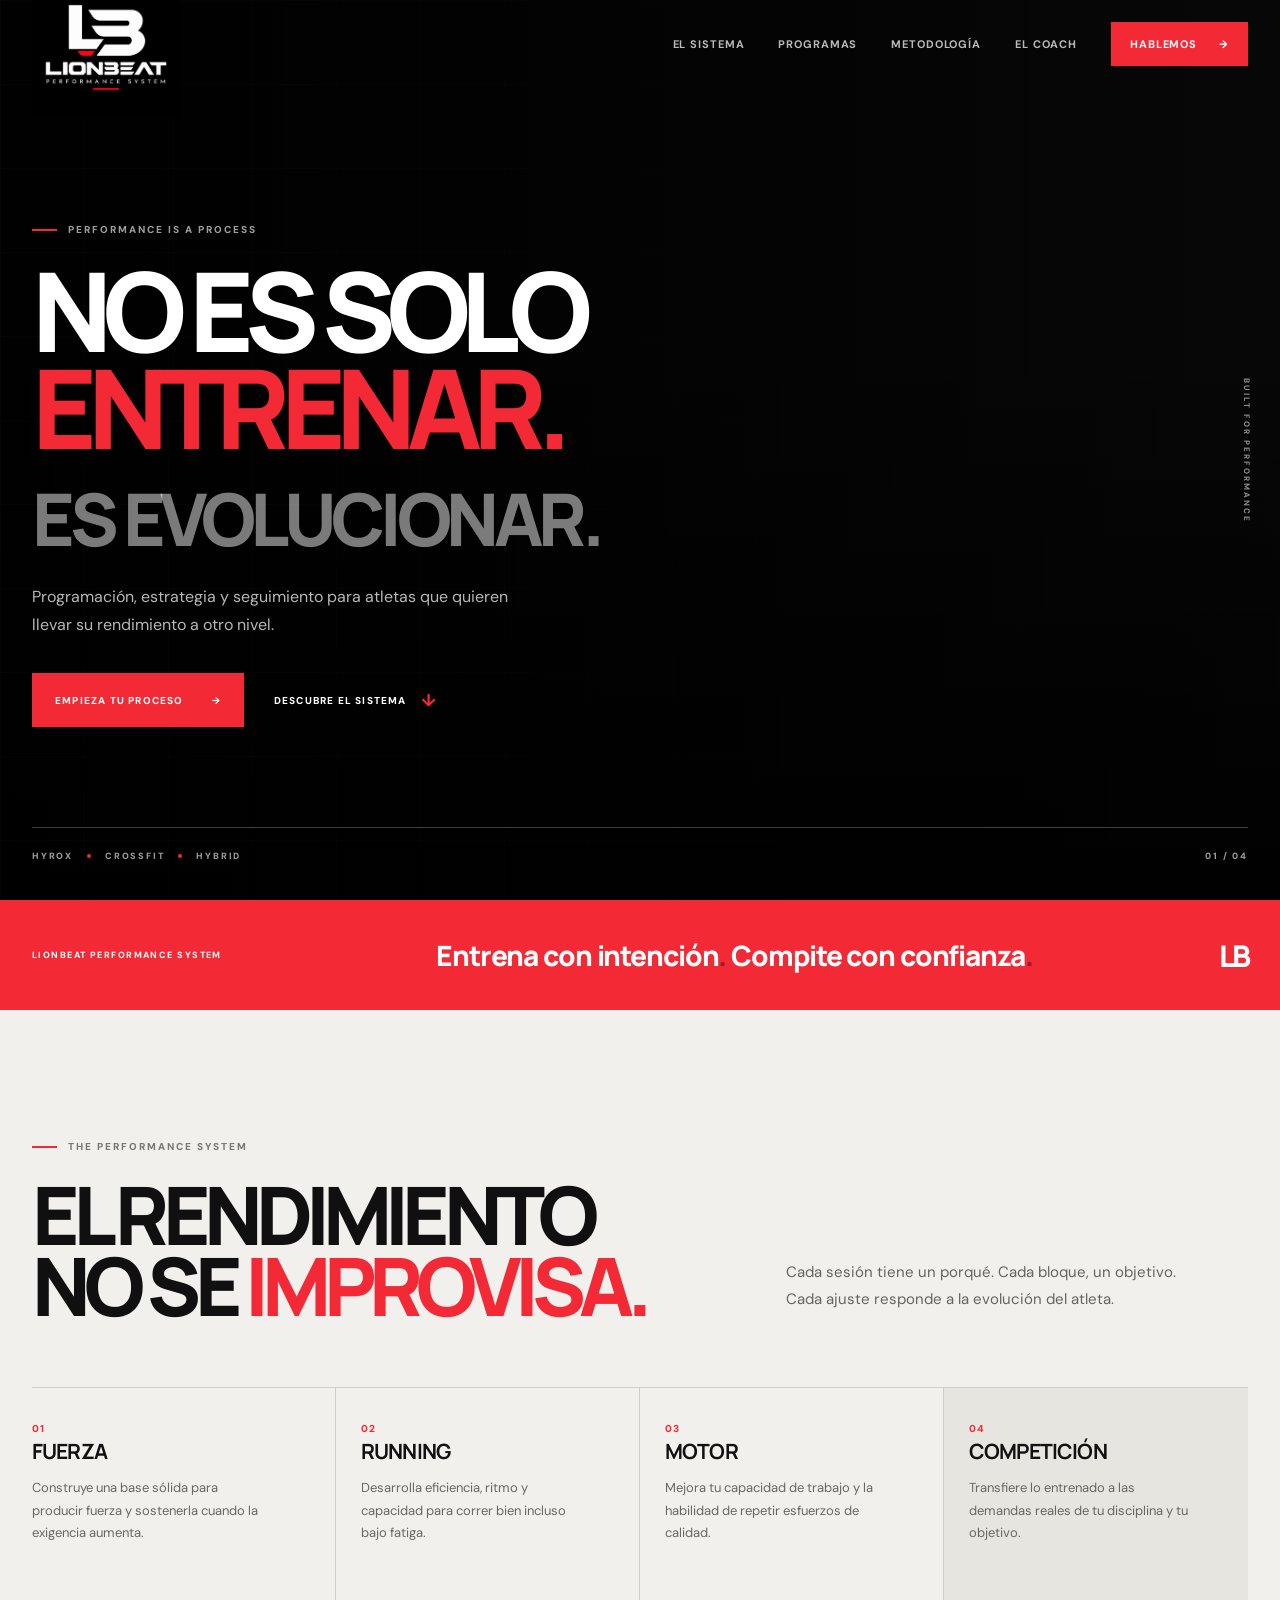
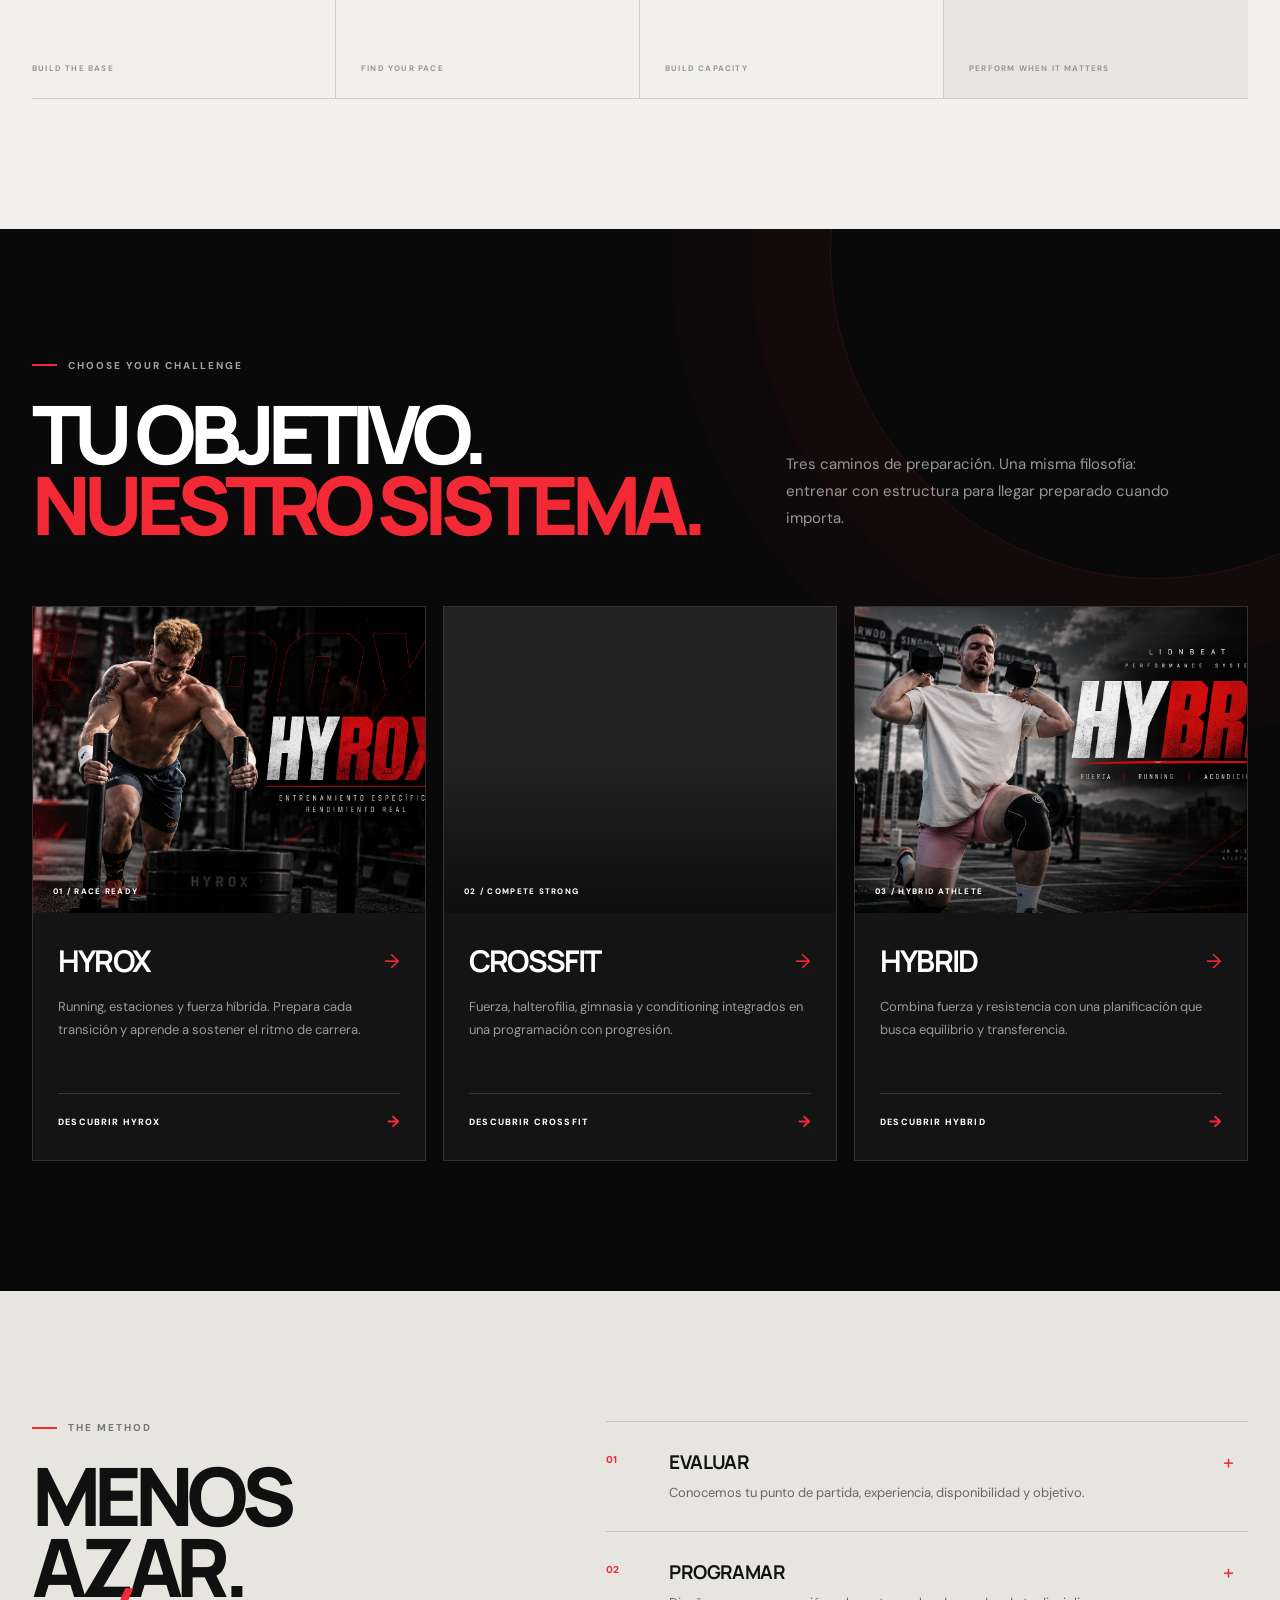
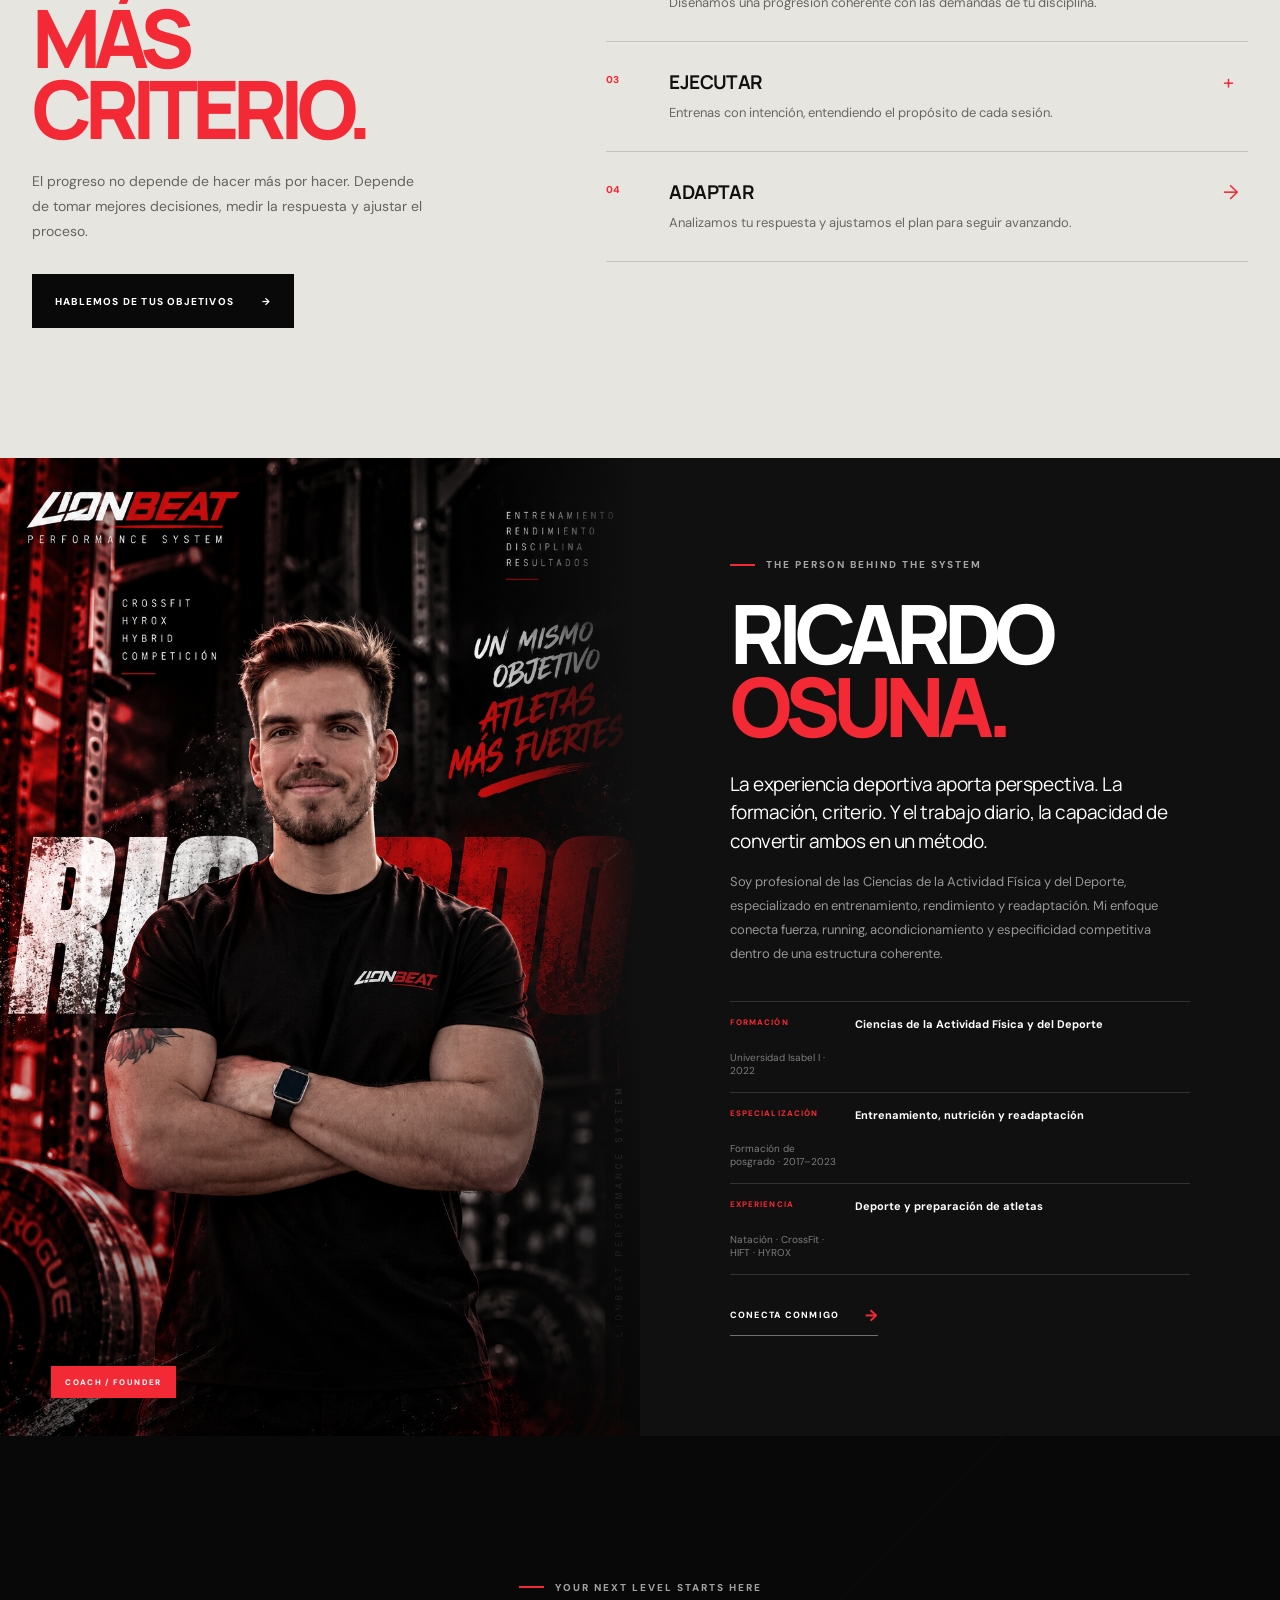
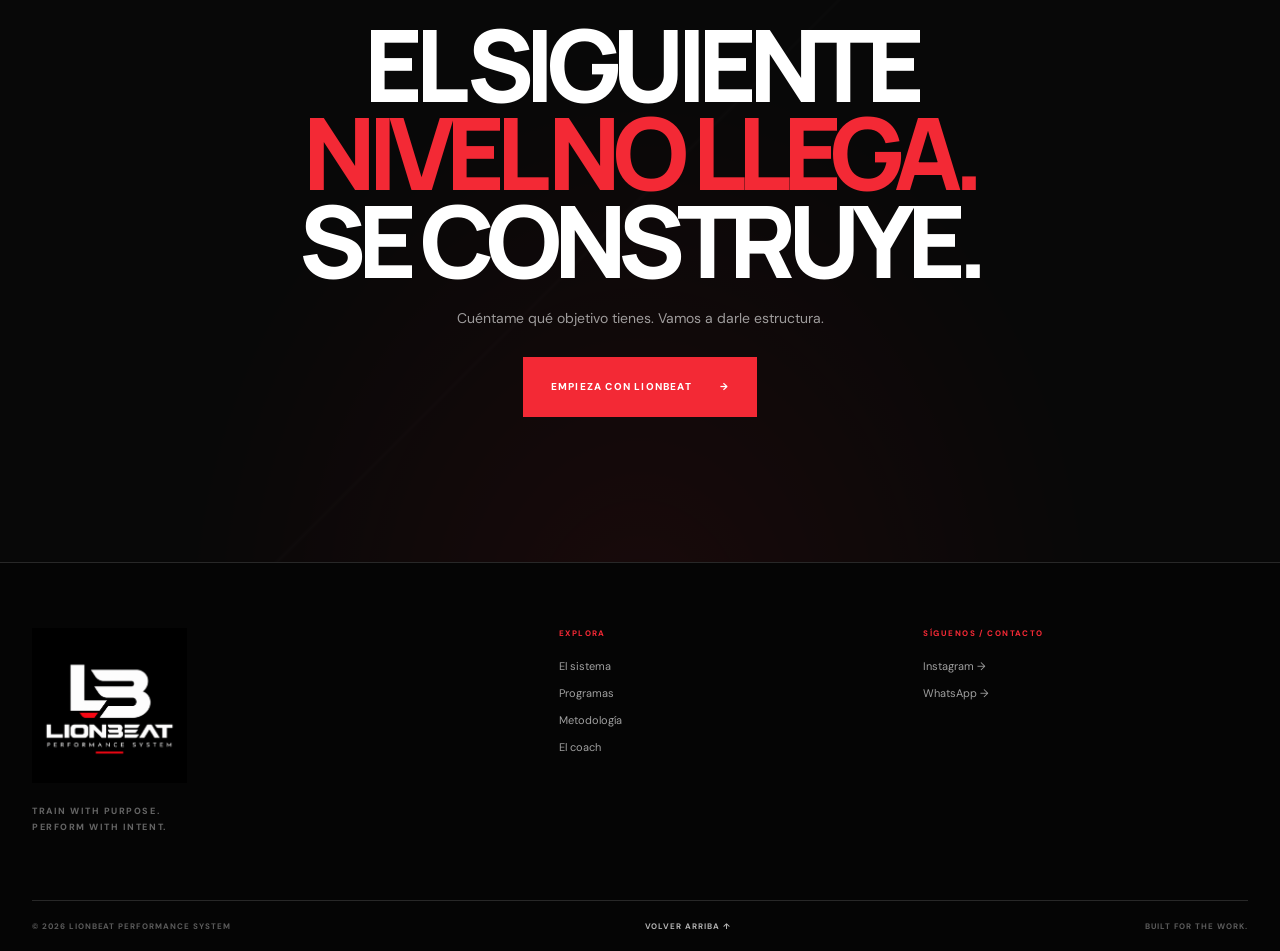
==== index.html @ 0451fe3c "Use the clean LIONBEAT portrait in the hero" ====
<!doctype html>
<html lang="es">
<head>
  <meta charset="utf-8">
  <meta name="viewport" content="width=device-width, initial-scale=1, viewport-fit=cover">
  <meta name="theme-color" content="#090909">
  <meta name="description" content="LIONBEAT PERFORMANCE SYSTEM. Entrenamiento y programación para atletas de HYROX, CrossFit y deporte híbrido. Estructura, criterio y seguimiento para competir mejor.">
  <meta name="author" content="Ricardo Osuna">
  <meta name="robots" content="index, follow">
  <link rel="canonical" href="https://lionbeat-landing.vercel.app/">
  <link rel="icon" href="assets/favicon.svg" type="image/svg+xml">
  <link rel="preconnect" href="https://fonts.googleapis.com">
  <link rel="preconnect" href="https://fonts.gstatic.com" crossorigin>
  <link href="https://fonts.googleapis.com/css2?family=DM+Sans:wght@400;500;600;700;800&family=Manrope:wght@400;500;600;700;800&display=swap" rel="stylesheet">
  <link rel="preload" as="image" href="assets/hybrid-lionbeat.webp" fetchpriority="high">
  <link rel="stylesheet" href="css/style.css">
  <meta property="og:type" content="website">
  <meta property="og:locale" content="es_ES">
  <meta property="og:site_name" content="LIONBEAT PERFORMANCE">
  <meta property="og:title" content="LIONBEAT PERFORMANCE — Train with purpose">
  <meta property="og:description" content="Programación estructurada para atletas que entrenan para rendir y competir.">
  <meta property="og:url" content="https://lionbeat-landing.vercel.app/">
  <meta property="og:image" content="https://lionbeat-landing.vercel.app/assets/hybrid-lionbeat.webp">
  <meta name="twitter:card" content="summary_large_image">
  <meta name="twitter:title" content="LIONBEAT PERFORMANCE — Train with purpose">
  <meta name="twitter:description" content="Estructura, criterio y seguimiento para atletas que quieren competir mejor.">
  <title>LIONBEAT PERFORMANCE | Entrena con propósito</title>
</head>
<body>
  <a class="skip-link" href="#main-content">Saltar al contenido</a>
  <div class="scroll-progress" aria-hidden="true"><span id="scroll-progress-bar"></span></div>

  <header class="site-header" id="site-header">
    <div class="container nav-wrap">
      <a class="brand" href="#top" aria-label="LIONBEAT PERFORMANCE, inicio">
        <img src="assets/lionbeat-logo.png" alt="LIONBEAT PERFORMANCE" width="240" height="90">
      </a>
      <button class="menu-toggle" type="button" aria-label="Abrir menú" aria-expanded="false" aria-controls="main-nav">
        <span></span><span></span>
      </button>
      <nav class="main-nav" id="main-nav" aria-label="Navegación principal" aria-hidden="false">
        <a href="#system">El sistema</a>
        <a href="#programs">Programas</a>
        <a href="#method">Metodología</a>
        <a href="#about">El coach</a>
        <a class="nav-cta" href="https://wa.me/34633090021?text=Hola%20Ricardo%2C%20quiero%20informaci%C3%B3n%20sobre%20LionBeat%20Performance." target="_blank" rel="noopener noreferrer">Hablemos <span aria-hidden="true">→</span></a>
      </nav>
    </div>
  </header>

  <main id="main-content">
    <section class="hero" id="top" aria-labelledby="hero-title">
      <div class="hero-media" aria-hidden="true">
        <img src="[data-uri]" alt="" fetchpriority="high" decoding="async">
      </div>
      <div class="hero-shade" aria-hidden="true"></div>
      <div class="hero-grid" aria-hidden="true"></div>
      <div class="container hero-inner">
        <div class="hero-copy">
          <p class="eyebrow"><span class="eyebrow-line"></span> PERFORMANCE IS A PROCESS</p>
          <h1 id="hero-title">NO ES SOLO<br><em>ENTRENAR.</em><br><span class="hero-final">ES EVOLUCIONAR.</span></h1>
          <p class="hero-lead">Programación, estrategia y seguimiento para atletas que quieren llevar su rendimiento a otro nivel.</p>
          <div class="hero-actions">
            <a class="button button-primary" href="https://wa.me/34633090021?text=Hola%20Ricardo%2C%20quiero%20empezar%20con%20LionBeat." target="_blank" rel="noopener noreferrer">Empieza tu proceso <span aria-hidden="true">→</span></a>
            <a class="text-action" href="#system">Descubre el sistema <span aria-hidden="true">↓</span></a>
          </div>
        </div>
        <div class="hero-bottom">
          <span>HYROX <i></i> CROSSFIT <i></i> HYBRID</span>
          <span class="hero-index">01 / 04</span>
        </div>
      </div>
      <div class="hero-side-label" aria-hidden="true">BUILT FOR PERFORMANCE</div>
    </section>

    <section class="intro-strip" aria-label="Filosofía LionBeat">
      <div class="container intro-strip-inner">
        <span class="strip-kicker">LIONBEAT PERFORMANCE SYSTEM</span>
        <p>Entrena con intención<span>.</span> Compite con confianza<span>.</span></p>
        <span class="strip-mark" aria-hidden="true">LB</span>
      </div>
    </section>

    <section class="section system-section" id="system" aria-labelledby="system-title">
      <div class="container">
        <div class="section-heading reveal">
          <p class="eyebrow eyebrow-dark"><span class="eyebrow-line"></span> THE PERFORMANCE SYSTEM</p>
          <div class="heading-row">
            <h2 id="system-title">EL RENDIMIENTO<br>NO SE <em>IMPROVISA.</em></h2>
            <p class="section-intro">Cada sesión tiene un porqué. Cada bloque, un objetivo. Cada ajuste responde a la evolución del atleta.</p>
          </div>
        </div>
        <div class="pillars-grid">
          <article class="pillar reveal">
            <span class="pillar-no">01</span>
            <h3>FUERZA</h3><p>Construye una base sólida para producir fuerza y sostenerla cuando la exigencia aumenta.</p>
            <span class="pillar-foot">BUILD THE BASE</span>
          </article>
          <article class="pillar reveal">
            <span class="pillar-no">02</span>
            <h3>RUNNING</h3><p>Desarrolla eficiencia, ritmo y capacidad para correr bien incluso bajo fatiga.</p>
            <span class="pillar-foot">FIND YOUR PACE</span>
          </article>
          <article class="pillar reveal">
            <span class="pillar-no">03</span>
            <h3>MOTOR</h3><p>Mejora tu capacidad de trabajo y la habilidad de repetir esfuerzos de calidad.</p>
            <span class="pillar-foot">BUILD CAPACITY</span>
          </article>
          <article class="pillar pillar-featured reveal">
            <span class="pillar-no">04</span>
            <h3>COMPETICIÓN</h3><p>Transfiere lo entrenado a las demandas reales de tu disciplina y tu objetivo.</p>
            <span class="pillar-foot">PERFORM WHEN IT MATTERS</span>
          </article>
        </div>
      </div>
    </section>

    <section class="programs-section" id="programs" aria-labelledby="programs-title">
      <div class="container">
        <div class="section-heading section-heading-light reveal">
          <p class="eyebrow"><span class="eyebrow-line"></span> CHOOSE YOUR CHALLENGE</p>
          <div class="heading-row">
            <h2 id="programs-title">TU OBJETIVO.<br><em>NUESTRO SISTEMA.</em></h2>
            <p class="section-intro">Tres caminos de preparación. Una misma filosofía: entrenar con estructura para llegar preparado cuando importa.</p>
          </div>
        </div>
        <div class="program-grid">
          <article class="program-card reveal">
            <div class="program-image"><img src="assets/hyrox-lionbeat.webp" alt="Entrenamiento de preparación HYROX" loading="lazy" decoding="async"><span class="program-tag">01 / RACE READY</span></div>
            <div class="program-body"><div class="program-title-row"><h3>HYROX</h3><span aria-hidden="true">→</span></div><p>Running, estaciones y fuerza híbrida. Prepara cada transición y aprende a sostener el ritmo de carrera.</p><a href="https://wa.me/34633090021?text=Hola%20Ricardo%2C%20quiero%20informaci%C3%B3n%20sobre%20la%20preparaci%C3%B3n%20HYROX." target="_blank" rel="noopener noreferrer">Descubrir HYROX <span aria-hidden="true">→</span></a></div>
          </article>
          <article class="program-card reveal">
            <div class="program-image"><img src="assets/crossfit-lionbeat.webp" alt="Atleta entrenando CrossFit" loading="lazy" decoding="async"><span class="program-tag">02 / COMPETE STRONG</span></div>
            <div class="program-body"><div class="program-title-row"><h3>CROSSFIT</h3><span aria-hidden="true">→</span></div><p>Fuerza, halterofilia, gimnasia y conditioning integrados en una programación con progresión.</p><a href="https://wa.me/34633090021?text=Hola%20Ricardo%2C%20quiero%20informaci%C3%B3n%20sobre%20la%20programaci%C3%B3n%20CrossFit." target="_blank" rel="noopener noreferrer">Descubrir CrossFit <span aria-hidden="true">→</span></a></div>
          </article>
          <article class="program-card reveal">
            <div class="program-image"><img src="assets/hybrid-lionbeat.webp" alt="Entrenamiento híbrido de fuerza y resistencia" loading="lazy" decoding="async"><span class="program-tag">03 / HYBRID ATHLETE</span></div>
            <div class="program-body"><div class="program-title-row"><h3>HYBRID</h3><span aria-hidden="true">→</span></div><p>Combina fuerza y resistencia con una planificación que busca equilibrio y transferencia.</p><a href="https://wa.me/34633090021?text=Hola%20Ricardo%2C%20quiero%20informaci%C3%B3n%20sobre%20el%20entrenamiento%20h%C3%ADbrido." target="_blank" rel="noopener noreferrer">Descubrir Hybrid <span aria-hidden="true">→</span></a></div>
          </article>
        </div>
      </div>
    </section>

    <section class="method-section section" id="method" aria-labelledby="method-title">
      <div class="container method-layout">
        <div class="method-heading reveal">
          <p class="eyebrow eyebrow-dark"><span class="eyebrow-line"></span> THE METHOD</p>
          <h2 id="method-title">MENOS AZAR.<br><em>MÁS CRITERIO.</em></h2>
          <p>El progreso no depende de hacer más por hacer. Depende de tomar mejores decisiones, medir la respuesta y ajustar el proceso.</p>
          <a class="button button-dark" href="https://wa.me/34633090021?text=Hola%20Ricardo%2C%20quiero%20conocer%20la%20metodolog%C3%ADa%20LionBeat." target="_blank" rel="noopener noreferrer">Hablemos de tus objetivos <span aria-hidden="true">→</span></a>
        </div>
        <div class="method-steps">
          <article class="method-step reveal"><span>01</span><div><h3>EVALUAR</h3><p>Conocemos tu punto de partida, experiencia, disponibilidad y objetivo.</p></div><b aria-hidden="true">+</b></article>
          <article class="method-step reveal"><span>02</span><div><h3>PROGRAMAR</h3><p>Diseñamos una progresión coherente con las demandas de tu disciplina.</p></div><b aria-hidden="true">+</b></article>
          <article class="method-step reveal"><span>03</span><div><h3>EJECUTAR</h3><p>Entrenas con intención, entendiendo el propósito de cada sesión.</p></div><b aria-hidden="true">+</b></article>
          <article class="method-step reveal"><span>04</span><div><h3>ADAPTAR</h3><p>Analizamos tu respuesta y ajustamos el plan para seguir avanzando.</p></div><b aria-hidden="true">→</b></article>
        </div>
      </div>
    </section>

    <section class="coach-section" id="about" aria-labelledby="coach-title">
      <div class="coach-image"><img src="assets/ricardo.jpg" alt="Ricardo Osuna, fundador y entrenador de LionBeat Performance" loading="lazy" decoding="async"><span class="coach-image-caption">COACH / FOUNDER</span></div>
      <div class="coach-content">
        <p class="eyebrow"><span class="eyebrow-line"></span> THE PERSON BEHIND THE SYSTEM</p>
        <h2 id="coach-title">RICARDO<br><em>OSUNA.</em></h2>
        <p class="coach-lead">La experiencia deportiva aporta perspectiva. La formación, criterio. Y el trabajo diario, la capacidad de convertir ambos en un método.</p>
        <p class="coach-copy">Soy profesional de las Ciencias de la Actividad Física y del Deporte, especializado en entrenamiento, rendimiento y readaptación. Mi enfoque conecta fuerza, running, acondicionamiento y especificidad competitiva dentro de una estructura coherente.</p>
        <div class="coach-credentials">
          <div><span>FORMACIÓN</span><strong>Ciencias de la Actividad Física y del Deporte</strong><small>Universidad Isabel I · 2022</small></div>
          <div><span>ESPECIALIZACIÓN</span><strong>Entrenamiento, nutrición y readaptación</strong><small>Formación de posgrado · 2017–2023</small></div>
          <div><span>EXPERIENCIA</span><strong>Deporte y preparación de atletas</strong><small>Natación · CrossFit · HIFT · HYROX</small></div>
        </div>
        <a class="coach-link" href="https://wa.me/34633090021?text=Hola%20Ricardo%2C%20me%20gustar%C3%ADa%20hablar%20contigo%20sobre%20mi%20preparaci%C3%B3n." target="_blank" rel="noopener noreferrer">Conecta conmigo <span aria-hidden="true">→</span></a>
      </div>
    </section>

    <section class="closing-section" aria-labelledby="closing-title">
      <div class="closing-bg" aria-hidden="true"></div>
      <div class="container closing-content reveal">
        <p class="eyebrow"><span class="eyebrow-line"></span> YOUR NEXT LEVEL STARTS HERE</p>
        <h2 id="closing-title">EL SIGUIENTE<br><em>NIVEL NO LLEGA.</em><br>SE CONSTRUYE.</h2>
        <p>Cuéntame qué objetivo tienes. Vamos a darle estructura.</p>
        <a class="button button-primary button-large" href="https://wa.me/34633090021?text=Hola%20Ricardo%2C%20quiero%20empezar%20mi%20proceso%20con%20LionBeat." target="_blank" rel="noopener noreferrer">Empieza con LionBeat <span aria-hidden="true">→</span></a>
      </div>
    </section>
  </main>

  <footer class="site-footer">
    <div class="container footer-main">
      <div class="footer-brand"><a href="#top" aria-label="Volver al inicio"><img src="assets/lionbeat-logo.png" alt="LIONBEAT PERFORMANCE" width="240" height="90" loading="lazy"></a><p>TRAIN WITH PURPOSE.<br>PERFORM WITH INTENT.</p></div>
      <div class="footer-nav"><span class="footer-label">EXPLORA</span><a href="#system">El sistema</a><a href="#programs">Programas</a><a href="#method">Metodología</a><a href="#about">El coach</a></div>
      <div class="footer-contact"><span class="footer-label">SÍGUENOS / CONTACTO</span><a href="https://www.instagram.com/lionbeat.performance/" target="_blank" rel="noopener noreferrer">Instagram →</a><a href="https://wa.me/34633090021" target="_blank" rel="noopener noreferrer">WhatsApp →</a></div>
    </div>
    <div class="container footer-bottom"><span>© <span id="year"></span> LIONBEAT PERFORMANCE SYSTEM</span><a href="#top">VOLVER ARRIBA ↑</a><span>BUILT FOR THE WORK.</span></div>
  </footer>

  <script src="js/script.js" defer></script>
</body>
</html>
---- css/style.css ----
:root {
  color-scheme: dark;
  --ink: #090909;
  --ink-2: #111111;
  --paper: #f1f0ec;
  --paper-2: #e7e5df;
  --white: #ffffff;
  --red: #f32935;
  --red-dark: #c91622;
  --muted: #92918d;
  --line-dark: rgba(255,255,255,.14);
  --line-light: rgba(12,12,12,.15);
  --container: 1240px;
  --ease: cubic-bezier(.2,.75,.25,1);
}
*,*::before,*::after{box-sizing:border-box}
html{scroll-behavior:smooth;scroll-padding-top:88px}
body{margin:0;background:var(--paper);color:#111;font-family:"DM Sans",sans-serif;-webkit-font-smoothing:antialiased;text-rendering:optimizeLegibility}
body.menu-open{overflow:hidden}
img{display:block;max-width:100%}
a{color:inherit;text-decoration:none}
button{font:inherit}
::selection{background:var(--red);color:#fff}
.container{width:min( calc(100% - 44px), var(--container));margin-inline:auto}
.skip-link{position:fixed;z-index:3000;top:-60px;left:16px;padding:12px 16px;background:#fff;color:#000}
.skip-link:focus{top:16px}
.scroll-progress{position:fixed;z-index:2000;inset:0 0 auto;height:3px;pointer-events:none}
.scroll-progress span{display:block;width:0;height:100%;background:var(--red)}
.site-header{position:fixed;z-index:1000;inset:0 0 auto;border-bottom:1px solid transparent;transition:background .3s,border-color .3s,backdrop-filter .3s}
.site-header.scrolled{background:rgba(8,8,8,.88);border-color:var(--line-dark);backdrop-filter:blur(18px)}
.nav-wrap{height:88px;display:flex;align-items:center;justify-content:space-between}
.brand{width:148px;display:block}
.brand img{width:100%;height:auto}
.main-nav{display:flex;align-items:center;gap:34px;color:rgba(255,255,255,.72);font-size:11px;font-weight:700;letter-spacing:.08em;text-transform:uppercase}
.main-nav>a:not(.nav-cta){transition:color .2s}
.main-nav>a:not(.nav-cta):hover,.main-nav>a[aria-current=location]{color:#fff}
.nav-cta{display:inline-flex;align-items:center;gap:22px;padding:15px 19px;background:var(--red);color:#fff;transition:background .2s,transform .2s}
.nav-cta:hover{background:#fff;color:#090909;transform:translateY(-2px)}
.menu-toggle{display:none}
.hero{position:relative;min-height:760px;height:min(920px,100svh);display:flex;align-items:flex-end;overflow:hidden;isolation:isolate;background:#080808;color:#fff}
.hero-media,.hero-shade,.hero-grid{position:absolute;inset:0;z-index:-1}
.hero-media img{width:100%;height:100%;object-fit:cover;object-position:12% center;opacity:.66;filter:saturate(.72) brightness(.78)}
.hero-shade{z-index:0;background:linear-gradient(90deg,rgba(0,0,0,.94) 0%,rgba(0,0,0,.72) 38%,rgba(0,0,0,.12) 100%),linear-gradient(0deg,rgba(0,0,0,.9),transparent 62%)}
.hero-grid{z-index:0;opacity:.13;background-image:linear-gradient(rgba(255,255,255,.13) 1px,transparent 1px),linear-gradient(90deg,rgba(255,255,255,.13) 1px,transparent 1px);background-size:84px 84px;mask-image:linear-gradient(90deg,#000,transparent 78%)}
.hero-inner{position:relative;z-index:1;padding-top:150px;padding-bottom:38px}
.hero-copy{max-width:850px;padding-bottom:100px}
.eyebrow{display:flex;align-items:center;gap:11px;margin:0 0 26px;color:rgba(255,255,255,.62);font-size:10px;font-weight:800;letter-spacing:.2em;text-transform:uppercase}
.eyebrow-line{display:inline-block;width:25px;height:2px;background:var(--red)}
.hero h1,.section-heading h2,.method-heading h2,.coach-content h2,.closing-content h2{margin:0;font-family:"Manrope",sans-serif;font-size:clamp(60px,8.6vw,116px);line-height:.88;letter-spacing:-.085em;font-weight:800}
.hero h1 em,.section-heading h2 em,.method-heading h2 em,.coach-content h2 em,.closing-content h2 em{font-style:normal;color:var(--red)}
.hero h1 span{color:rgba(255,255,255,.48)}
.hero h1 .hero-final{display:inline-block;white-space:nowrap;font-size:.66em;letter-spacing:-.075em}
.hero-lead{max-width:510px;margin:30px 0 0;color:rgba(255,255,255,.72);font-size:16px;line-height:1.75}
.hero-actions{display:flex;align-items:center;gap:30px;margin-top:34px}
.button{min-height:54px;display:inline-flex;align-items:center;justify-content:center;gap:28px;padding:0 23px;font-size:10px;font-weight:800;letter-spacing:.12em;text-transform:uppercase;transition:transform .2s,background .2s,color .2s}
.button:hover{transform:translateY(-3px)}
.button-primary{background:var(--red);color:#fff}
.button-primary:hover{background:#fff;color:#090909}
.button-dark{background:#090909;color:#fff}
.button-dark:hover{background:var(--red)}
.text-action{display:inline-flex;align-items:center;gap:14px;color:#fff;font-size:10px;font-weight:800;letter-spacing:.12em;text-transform:uppercase}
.text-action span{color:var(--red);font-size:17px;transition:transform .2s}
.text-action:hover span{transform:translateY(4px)}
.hero-bottom{display:flex;align-items:center;justify-content:space-between;padding-top:22px;border-top:1px solid rgba(255,255,255,.24);color:rgba(255,255,255,.62);font-size:9px;font-weight:800;letter-spacing:.2em}
.hero-bottom>span:first-child{display:flex;align-items:center;gap:14px}
.hero-bottom i{width:4px;height:4px;border-radius:50%;background:var(--red)}
.hero-index{font-variant-numeric:tabular-nums}
.hero-side-label{position:absolute;right:28px;top:50%;writing-mode:vertical-rl;transform:translateY(-50%);font-size:8px;font-weight:800;letter-spacing:.25em;color:rgba(255,255,255,.55)}
.intro-strip{background:var(--red);color:#fff}
.intro-strip-inner{min-height:110px;display:grid;grid-template-columns:1fr 2fr auto;align-items:center;gap:25px}
.strip-kicker{font-size:9px;font-weight:800;letter-spacing:.16em}
.intro-strip p{margin:0;font-family:"Manrope",sans-serif;font-size:clamp(17px,2.3vw,28px);font-weight:800;letter-spacing:-.04em}
.intro-strip p span{color:rgba(0,0,0,.35)}
.strip-mark{font-family:"Manrope",sans-serif;font-size:30px;font-weight:800;letter-spacing:-.1em}

.section{padding:130px 0}
.system-section{background:var(--paper)}
.eyebrow-dark{color:#777}
.section-heading{margin-bottom:66px}
.heading-row{display:grid;grid-template-columns:1.2fr .8fr;align-items:end;gap:60px}
.section-heading h2,.method-heading h2{font-size:clamp(48px,6.3vw,82px);color:#101010}
.section-intro{max-width:410px;margin:0 0 8px;color:#66645f;font-size:15px;line-height:1.8}
.pillars-grid{display:grid;grid-template-columns:repeat(4,1fr);border-top:1px solid var(--line-light);border-bottom:1px solid var(--line-light)}
.pillar{position:relative;min-height:310px;padding:28px 25px 25px 0;border-right:1px solid var(--line-light);transition:background .25s,padding .25s}
.pillar+.pillar{padding-left:25px}
.pillar:last-child{border-right:0}
.pillar-no{font-size:10px;font-weight:800;color:var(--red);letter-spacing:.12em}
.pillar h3{margin-top:46px}
.pillar h3{margin:0 0 12px;font-family:"Manrope",sans-serif;font-size:21px;letter-spacing:-.04em}
.pillar p{max-width:230px;margin:0;color:#696761;font-size:13px;line-height:1.75}
.pillar-foot{position:absolute;bottom:25px;left:0;font-size:8px;font-weight:800;letter-spacing:.15em;color:#999}
.pillar+.pillar .pillar-foot{left:25px}
.pillar-featured{background:#e7e5df}
.programs-section{position:relative;overflow:hidden;padding:130px 0;background:#090909;color:#fff}
.programs-section:before{content:"";position:absolute;top:-300px;right:-200px;width:650px;height:650px;border:1px solid rgba(243,41,53,.17);border-radius:50%;box-shadow:0 0 0 80px rgba(243,41,53,.025),0 0 0 160px rgba(243,41,53,.02);pointer-events:none}
.section-heading-light h2{color:#fff}
.section-heading-light .section-intro{color:rgba(255,255,255,.58)}
.program-grid{position:relative;display:grid;grid-template-columns:repeat(3,1fr);gap:17px}
.program-card{min-width:0;background:#141414;border:1px solid rgba(255,255,255,.12);transition:transform .35s var(--ease),border-color .25s}
.program-card:hover{transform:translateY(-8px);border-color:rgba(243,41,53,.7)}
.program-image{position:relative;aspect-ratio:1.28;overflow:hidden;background:#222}
.program-image:after{content:"";position:absolute;inset:0;background:linear-gradient(0deg,rgba(0,0,0,.6),transparent 50%)}
.program-image img{width:100%;height:100%;object-fit:cover;filter:saturate(.78);transition:transform .6s var(--ease),filter .4s}
.program-card:hover .program-image img{transform:scale(1.045);filter:saturate(1)}
.program-tag{position:absolute;z-index:1;left:20px;bottom:17px;font-size:8px;font-weight:800;letter-spacing:.16em;color:#fff}
.program-body{padding:27px 25px 28px}
.program-title-row{display:flex;align-items:center;justify-content:space-between}
.program-title-row h3{margin:0;font-family:"Manrope",sans-serif;font-size:30px;letter-spacing:-.06em}
.program-title-row>span{color:var(--red);font-size:20px}
.program-body p{min-height:72px;margin:15px 0 25px;color:rgba(255,255,255,.57);font-size:13px;line-height:1.75}
.program-body>a{display:flex;align-items:center;justify-content:space-between;padding-top:17px;border-top:1px solid var(--line-dark);font-size:9px;font-weight:800;letter-spacing:.13em;text-transform:uppercase}
.program-body>a span{color:var(--red);font-size:16px}
.method-section{background:var(--paper-2)}
.method-layout{display:grid;grid-template-columns:.85fr 1.15fr;gap:100px}
.method-heading{align-self:start}
.method-heading h2{margin-bottom:25px}
.method-heading>p:not(.eyebrow){max-width:390px;margin:0 0 30px;color:#66645f;font-size:14px;line-height:1.8}
.method-steps{border-top:1px solid var(--line-light)}
.method-step{display:grid;grid-template-columns:45px 1fr 25px;gap:18px;align-items:start;padding:27px 0;border-bottom:1px solid var(--line-light)}
.method-step>span{padding-top:4px;color:var(--red);font-size:10px;font-weight:800}
.method-step h3{margin:0 0 7px;font-family:"Manrope",sans-serif;font-size:19px;letter-spacing:-.03em}
.method-step p{max-width:440px;margin:0;color:#696761;font-size:13px;line-height:1.7}
.method-step>b{color:var(--red);font-size:20px;font-weight:400}
.coach-section{display:grid;grid-template-columns:1fr 1fr;background:#101010;color:#fff}
.coach-image{position:relative;min-height:760px;overflow:hidden;background:#222}
.coach-image:after{content:"";position:absolute;inset:0;background:linear-gradient(0deg,rgba(0,0,0,.58),transparent 45%),linear-gradient(90deg,transparent 75%,#101010)}
.coach-image img{width:100%;height:100%;position:absolute;inset:0;object-fit:cover;object-position:center top;filter:saturate(.75)}
.coach-image-caption{position:absolute;z-index:1;left:8%;bottom:38px;padding:11px 14px;background:var(--red);font-size:8px;font-weight:800;letter-spacing:.17em}
.coach-content{align-self:center;max-width:650px;padding:100px clamp(35px,7vw,110px)}
.coach-content h2{font-size:clamp(58px,6.4vw,88px)}
.coach-lead{margin:28px 0 15px;color:#fff;font-family:"Manrope",sans-serif;font-size:19px;line-height:1.5;letter-spacing:-.025em}
.coach-copy{margin:0;color:rgba(255,255,255,.56);font-size:13px;line-height:1.85}
.coach-credentials{margin:35px 0 27px;border-top:1px solid var(--line-dark)}
.coach-credentials>div{display:grid;grid-template-columns:110px 1fr;gap:15px;padding:15px 0;border-bottom:1px solid var(--line-dark)}
.coach-credentials span{color:var(--red);font-size:8px;font-weight:800;letter-spacing:.14em}
.coach-credentials strong{display:block;font-size:11px;font-weight:700}
.coach-credentials small{display:block;margin-top:5px;color:rgba(255,255,255,.45);font-size:10px}
.coach-link{display:inline-flex;align-items:center;gap:25px;padding-bottom:9px;border-bottom:1px solid rgba(255,255,255,.4);font-size:9px;font-weight:800;letter-spacing:.14em;text-transform:uppercase}
.coach-link span{color:var(--red);font-size:16px}
.closing-section{position:relative;overflow:hidden;padding:145px 0;background:#080808;color:#fff;text-align:center}
.closing-bg{position:absolute;inset:0;opacity:.15;background:radial-gradient(ellipse at 50% 110%,rgba(243,41,53,.5),transparent 52%),linear-gradient(135deg,transparent 49.8%,rgba(255,255,255,.08) 50%,transparent 50.2%)}
.closing-content{position:relative}
.closing-content .eyebrow{justify-content:center}
.closing-content h2{font-size:clamp(52px,8vw,100px)}
.closing-content>p:not(.eyebrow){margin:25px 0 30px;color:rgba(255,255,255,.6);font-size:14px}
.button-large{min-height:60px;padding-inline:28px}
.site-footer{background:#050505;color:#fff;border-top:1px solid var(--line-dark)}
.footer-main{display:grid;grid-template-columns:1.5fr 1fr 1fr;gap:40px;padding:65px 0}
.footer-brand img{width:155px;height:auto}
.footer-brand p{margin:20px 0 0;color:rgba(255,255,255,.38);font-size:9px;font-weight:800;letter-spacing:.17em;line-height:1.8}
.footer-nav,.footer-contact{display:flex;flex-direction:column;align-items:flex-start;gap:13px}
.footer-label{margin-bottom:8px;color:var(--red);font-size:8px;font-weight:800;letter-spacing:.18em}
.footer-nav a,.footer-contact a{color:rgba(255,255,255,.62);font-size:11px;transition:color .2s}
.footer-nav a:hover,.footer-contact a:hover{color:#fff}
.footer-bottom{display:flex;justify-content:space-between;gap:20px;padding:20px 0;border-top:1px solid var(--line-dark);color:rgba(255,255,255,.35);font-size:8px;font-weight:700;letter-spacing:.12em}
.footer-bottom a{color:rgba(255,255,255,.7)}
.reveal{opacity:1;transform:none}
.js-enabled .reveal{opacity:0;transform:translateY(22px);transition:opacity .7s var(--ease),transform .7s var(--ease)}
.js-enabled .reveal.is-visible{opacity:1;transform:translateY(0)}
:focus-visible{outline:2px solid var(--red);outline-offset:4px}
@media (min-width:768px){.container{width:min(calc(100% - 64px),var(--container))}}
@media (max-width:767px){
  html{scroll-padding-top:72px}
  .container{width:calc(100% - 38px)}
  .nav-wrap{height:72px}
  .brand{width:125px}
  .menu-toggle{width:44px;height:44px;display:flex;flex-direction:column;justify-content:center;align-items:center;gap:6px;border:1px solid rgba(255,255,255,.35);background:rgba(0,0,0,.2);color:#fff;cursor:pointer}
  .menu-toggle span{width:18px;height:1px;background:#fff;transition:transform .2s}
  .menu-toggle[aria-expanded=true] span:first-child{transform:translateY(3.5px) rotate(45deg)}
  .menu-toggle[aria-expanded=true] span:last-child{transform:translateY(-3.5px) rotate(-45deg)}
  .main-nav{position:fixed;inset:72px 0 0;display:flex;flex-direction:column;align-items:stretch;gap:0;padding:20px 22px 40px;background:rgba(8,8,8,.98);backdrop-filter:blur(18px);transform:translateX(100%);visibility:hidden;transition:transform .35s var(--ease),visibility .35s;color:#fff}
  .main-nav.open{transform:translateX(0);visibility:visible}
  .main-nav>a:not(.nav-cta){padding:20px 0;border-bottom:1px solid var(--line-dark);font-size:15px}
  .nav-cta{justify-content:space-between;margin-top:25px;padding:19px;font-size:11px}
  .hero{min-height:720px;height:100svh;max-height:920px}
  .hero-media img{object-position:12% center;opacity:.48;transform:scale(1.12);transform-origin:left center}
  .hero-shade{background:linear-gradient(90deg,rgba(0,0,0,.91) 0%,rgba(0,0,0,.68) 62%,rgba(0,0,0,.38) 100%),linear-gradient(0deg,rgba(0,0,0,.96),rgba(0,0,0,.18) 78%)}
  .hero-grid{background-size:55px 55px}
  .hero-inner{padding-top:125px;padding-bottom:24px}
  .hero-copy{padding-bottom:75px}
  .eyebrow{font-size:8px;letter-spacing:.16em;margin-bottom:22px}
  .hero h1{font-size:clamp(49px,12.3vw,72px)}
  .hero h1 .hero-final{font-size:.76em}
  .hero-lead{max-width:360px;margin-top:24px;font-size:14px;line-height:1.7}
  .hero-actions{align-items:flex-start;flex-direction:column;gap:22px;margin-top:27px}
  .button{min-height:52px;padding-inline:18px;font-size:9px}
  .hero-bottom{font-size:7px;letter-spacing:.13em}
  .hero-bottom>span:first-child{gap:8px}
  .hero-side-label{display:none}
  .intro-strip-inner{min-height:120px;grid-template-columns:1fr auto;gap:8px 15px;padding-block:20px}
  .strip-kicker{font-size:7px;grid-column:1}
  .intro-strip p{font-size:18px;grid-column:1;line-height:1.3}
  .strip-mark{grid-column:2;grid-row:1/3;font-size:26px}
  .section{padding:85px 0}
  .section-heading{margin-bottom:42px}
  .heading-row{grid-template-columns:1fr;gap:20px}
  .section-heading h2,.method-heading h2{font-size:clamp(44px,11vw,66px)}
  .section-intro{font-size:13px;line-height:1.7}
  .pillars-grid{grid-template-columns:1fr 1fr}
  .pillar{min-height:265px;padding:20px 14px 25px 0}
  .pillar+.pillar{padding-left:14px}
  .pillar:nth-child(2){border-right:0}
  .pillar:nth-child(3),.pillar:nth-child(4){border-top:1px solid var(--line-light)}
  .pillar:nth-child(3){padding-left:0}
  .pillar h3{margin-top:40px}
  .pillar h3{font-size:17px}
  .pillar p{font-size:11px}
  .pillar-foot{font-size:6px;letter-spacing:.1em}
  .pillar+.pillar .pillar-foot{left:14px}
  .pillar:nth-child(3) .pillar-foot{left:0}
  .programs-section{padding:85px 0}
  .program-grid{grid-template-columns:1fr;gap:14px}
  .program-card{display:block}
  .program-image{aspect-ratio:16/9;min-height:0}
  .program-body{padding:22px 20px}
  .program-title-row h3{font-size:25px}
  .program-body p{min-height:0;margin:12px 0 20px;font-size:12px;line-height:1.7}
  .program-body>a{padding-top:14px;font-size:8px;letter-spacing:.1em}
  .program-tag{left:16px;bottom:14px;font-size:7px}
  .method-layout{grid-template-columns:1fr;gap:48px}
  .method-heading>p:not(.eyebrow){font-size:13px}
  .method-step{grid-template-columns:30px 1fr 18px;gap:12px;padding:22px 0}
  .method-step h3{font-size:16px}
  .method-step p{font-size:11px}
  .coach-section{grid-template-columns:1fr}
  .coach-image{min-height:0;height:440px}
  .coach-image img{object-position:center 22%}
  .coach-image:after{background:linear-gradient(0deg,rgba(0,0,0,.55),transparent 55%)}
  .coach-image-caption{left:20px;bottom:20px}
  .coach-content{padding:70px 22px 80px}
  .coach-content h2{font-size:64px}
  .coach-lead{font-size:17px}
  .coach-copy{font-size:12px}
  .coach-credentials>div{grid-template-columns:88px 1fr;gap:10px}
  .coach-credentials strong{font-size:10px}
  .coach-credentials small{font-size:9px}
  .closing-section{padding:100px 0}
  .closing-content h2{font-size:clamp(46px,11vw,70px)}
  .closing-content>p:not(.eyebrow){font-size:12px}
  .footer-main{grid-template-columns:1fr 1fr;gap:38px 20px;padding:48px 0}
  .footer-brand{grid-column:1/-1}
  .footer-bottom{flex-wrap:wrap;font-size:7px}
  .footer-bottom span:last-child{display:none}
}
@media (max-width:380px){.hero h1{font-size:47px}.hero h1 .hero-final{font-size:.72em}.program-body{padding:19px 16px}.program-title-row h3{font-size:23px}}
@media (prefers-reduced-motion:reduce){html{scroll-behavior:auto}*,*::before,*::after{animation-duration:.01ms!important;animation-iteration-count:1!important;transition-duration:.01ms!important}.js-enabled .reveal{opacity:1;transform:none}}
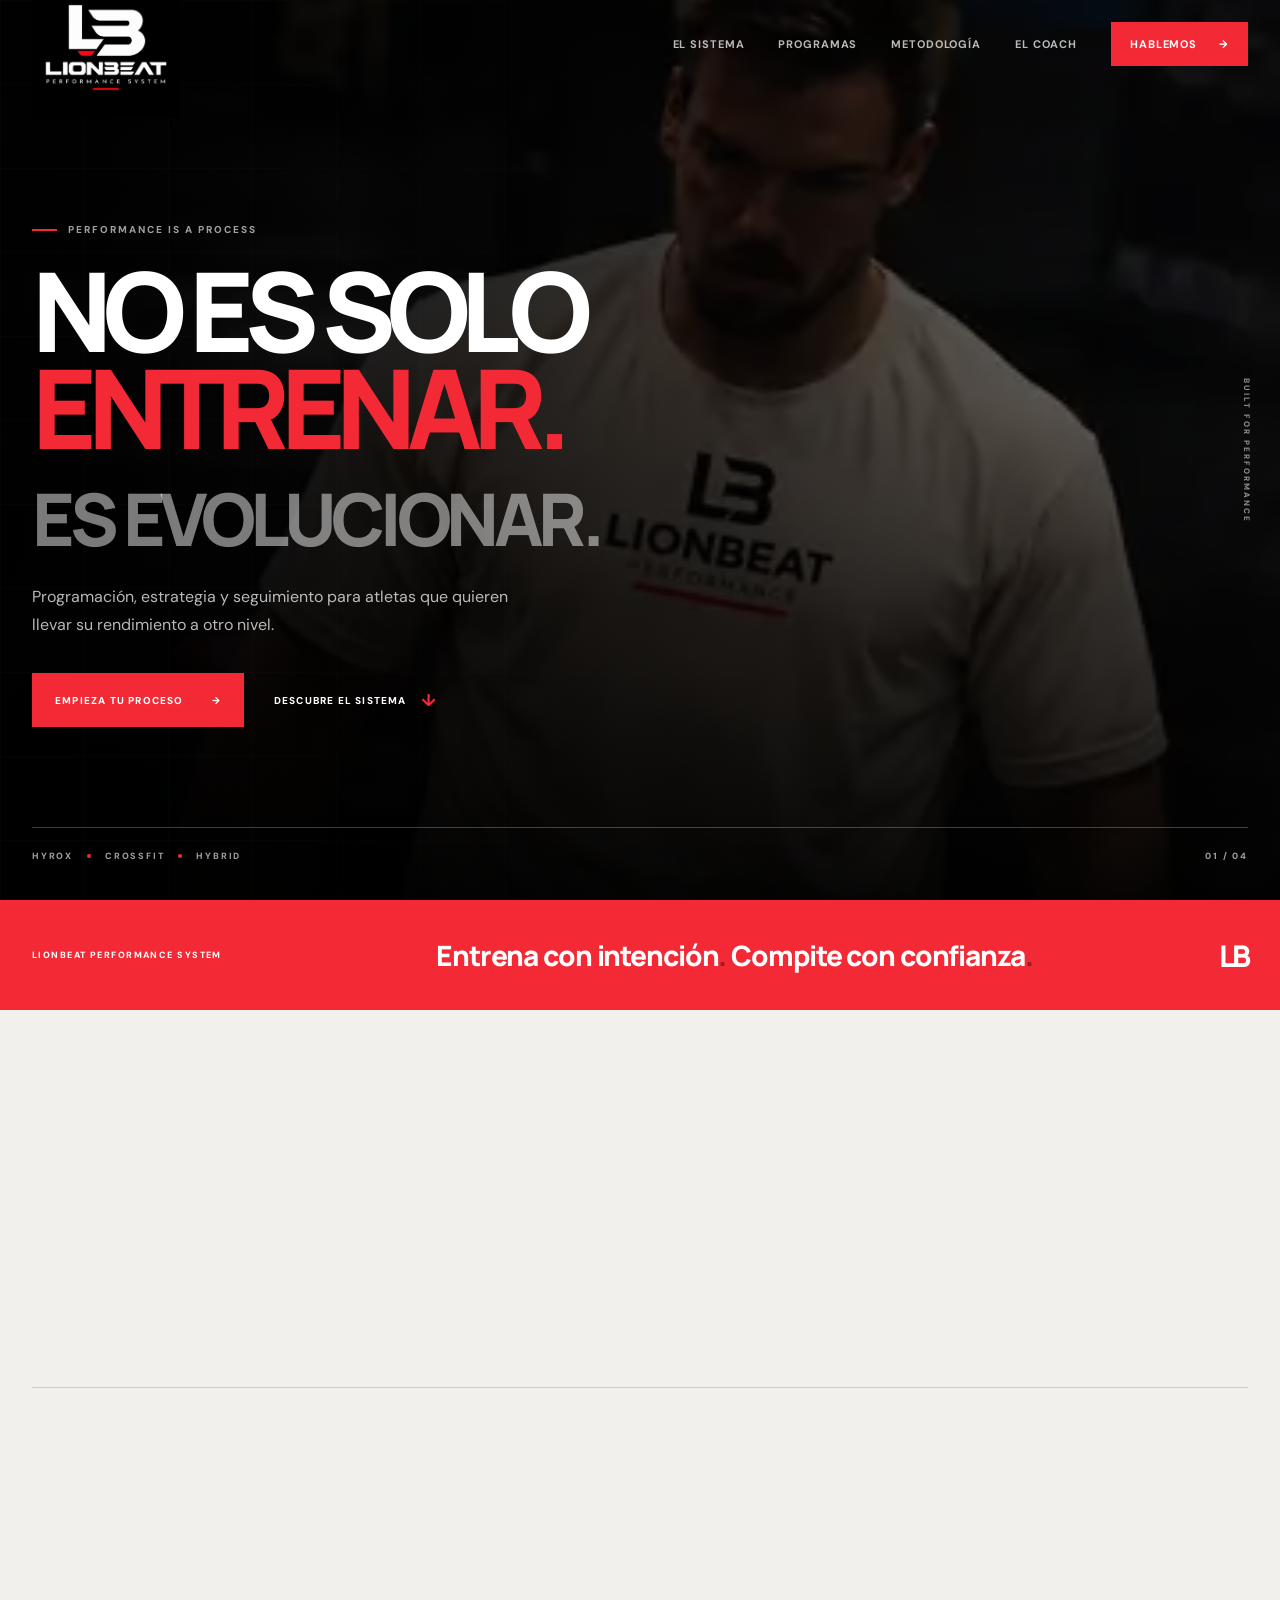
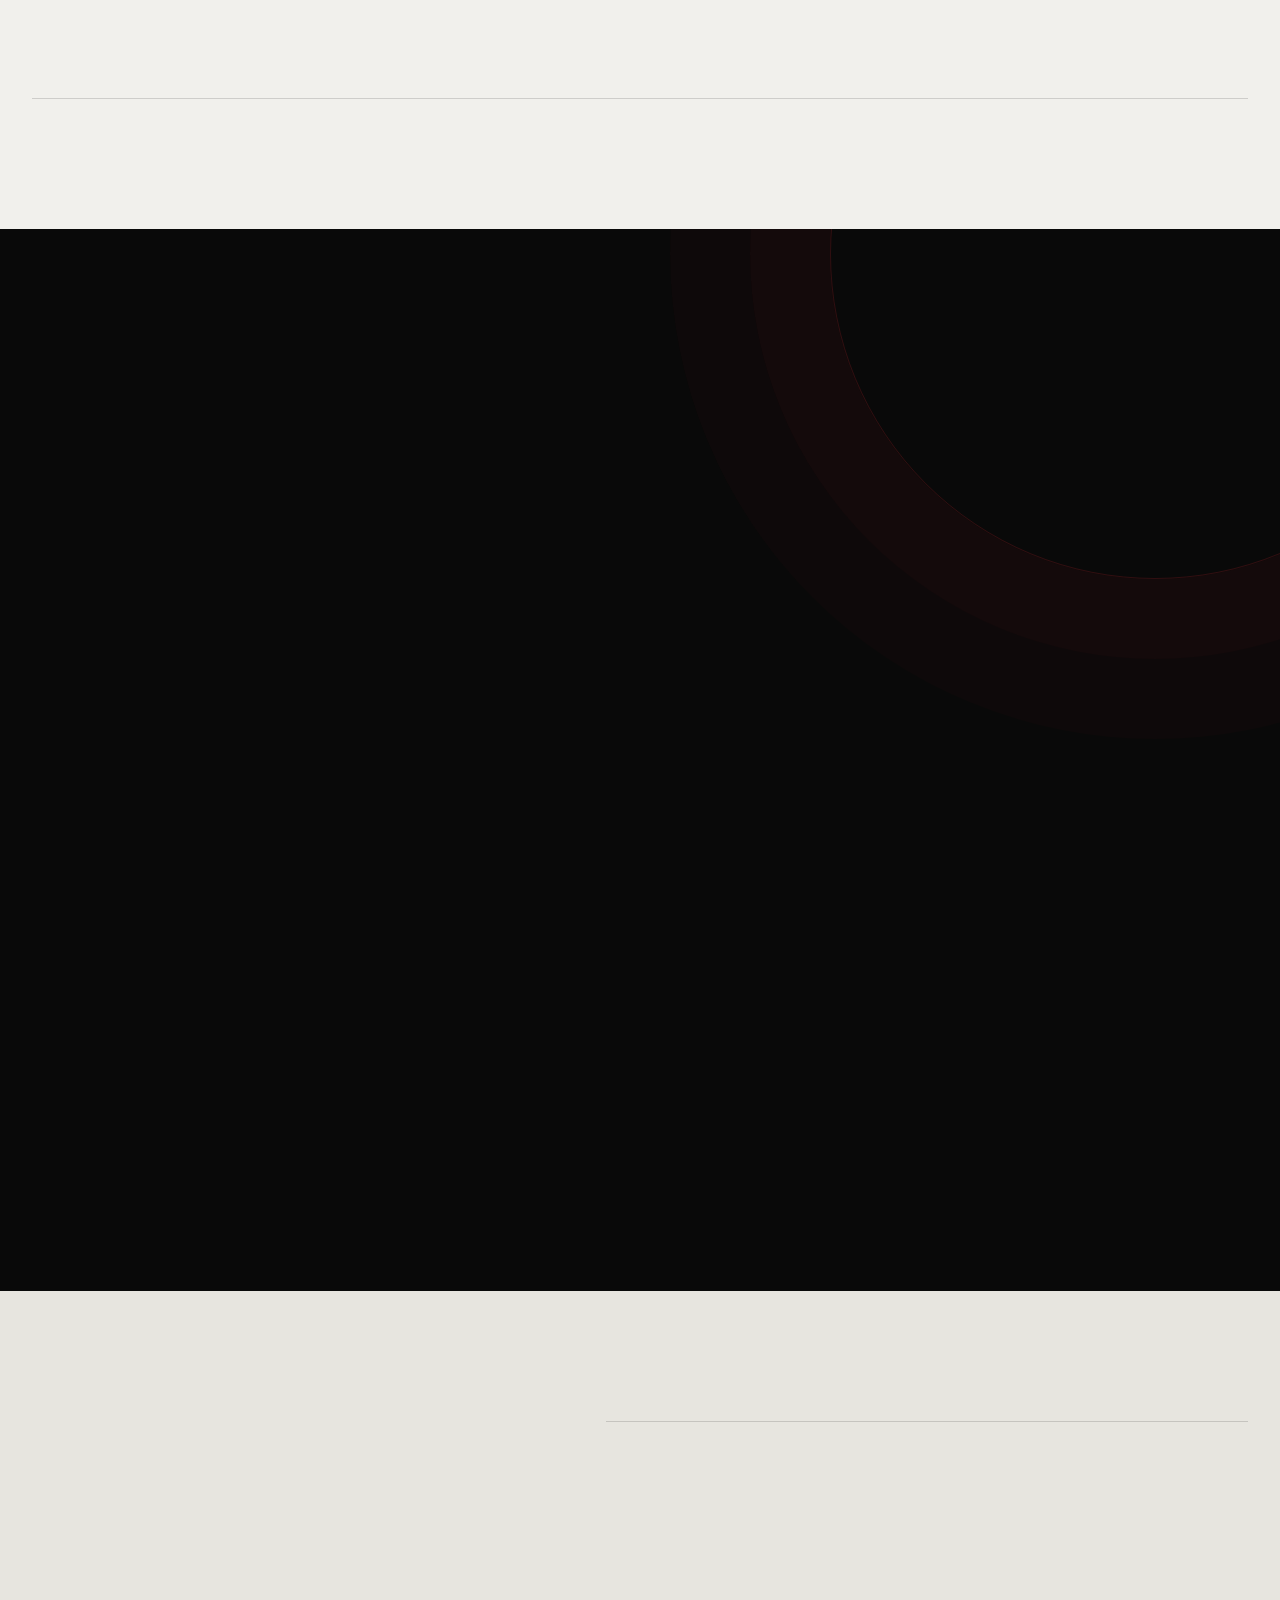
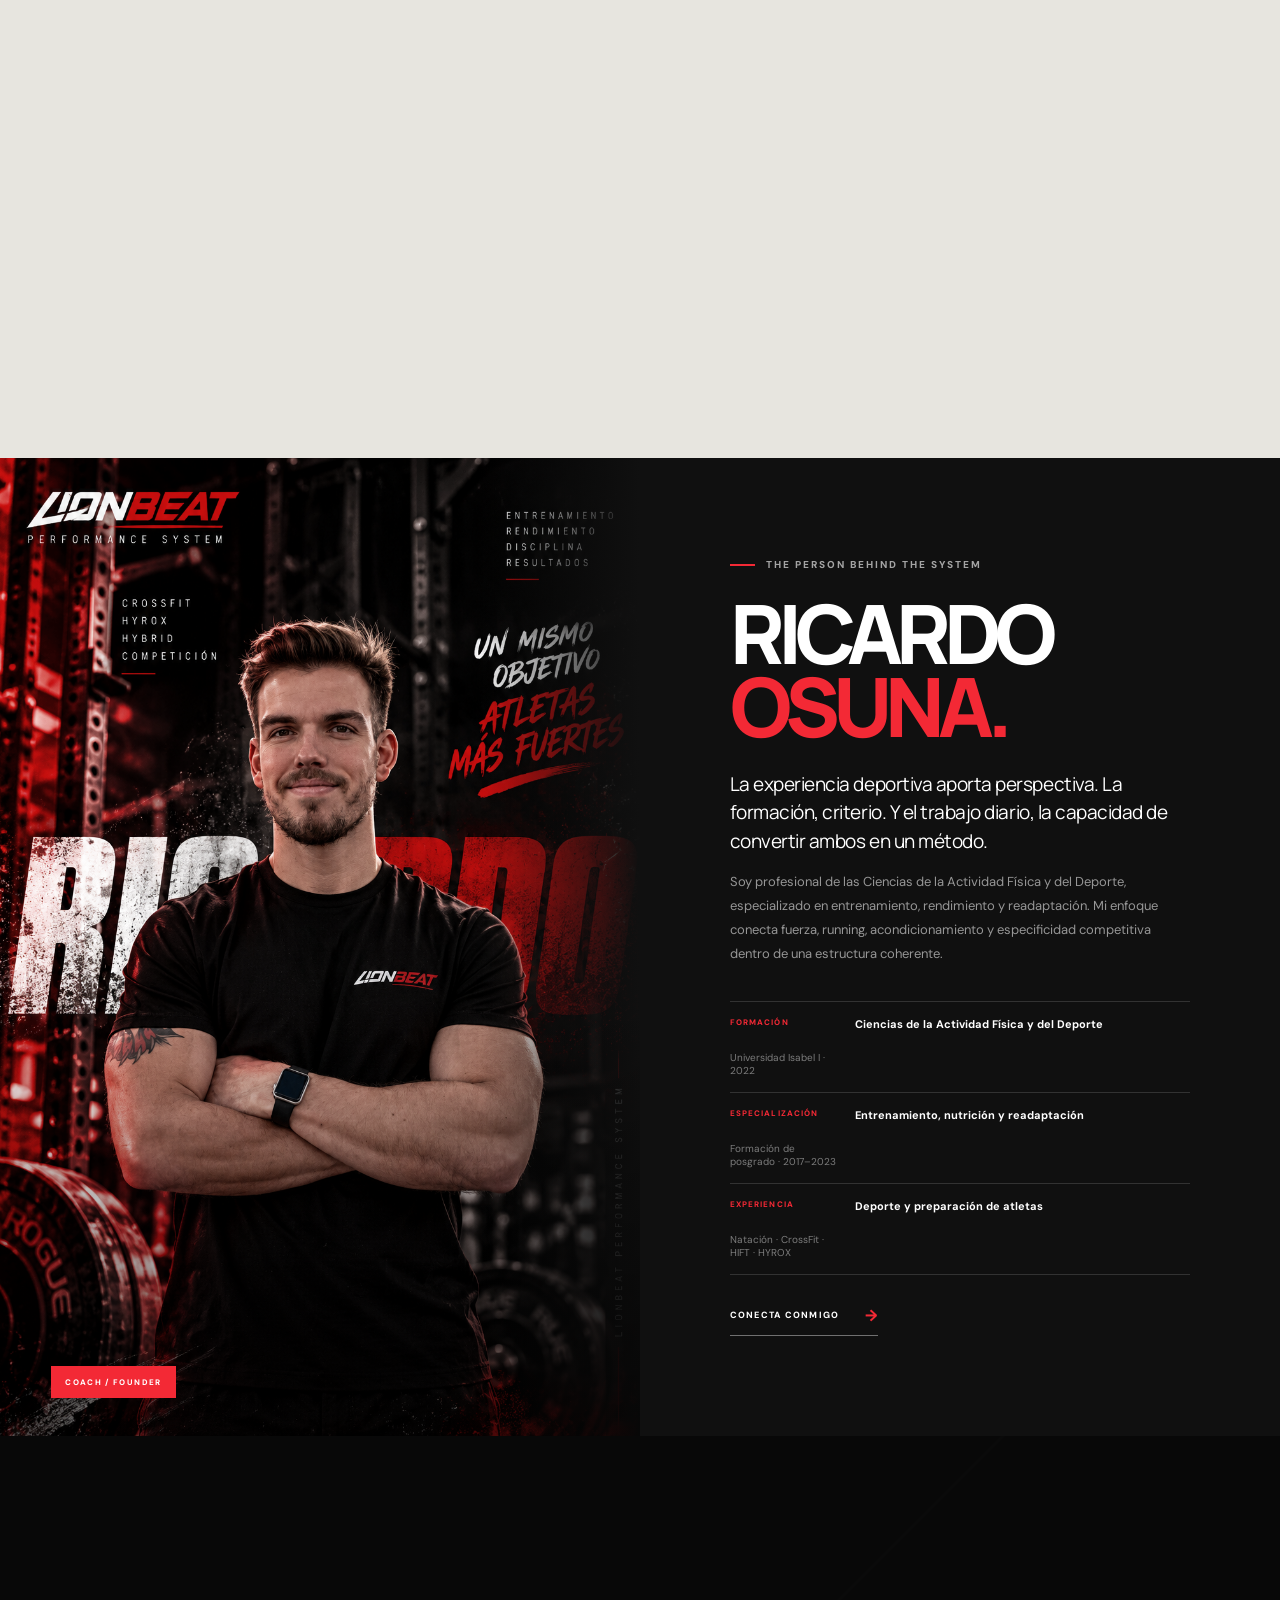
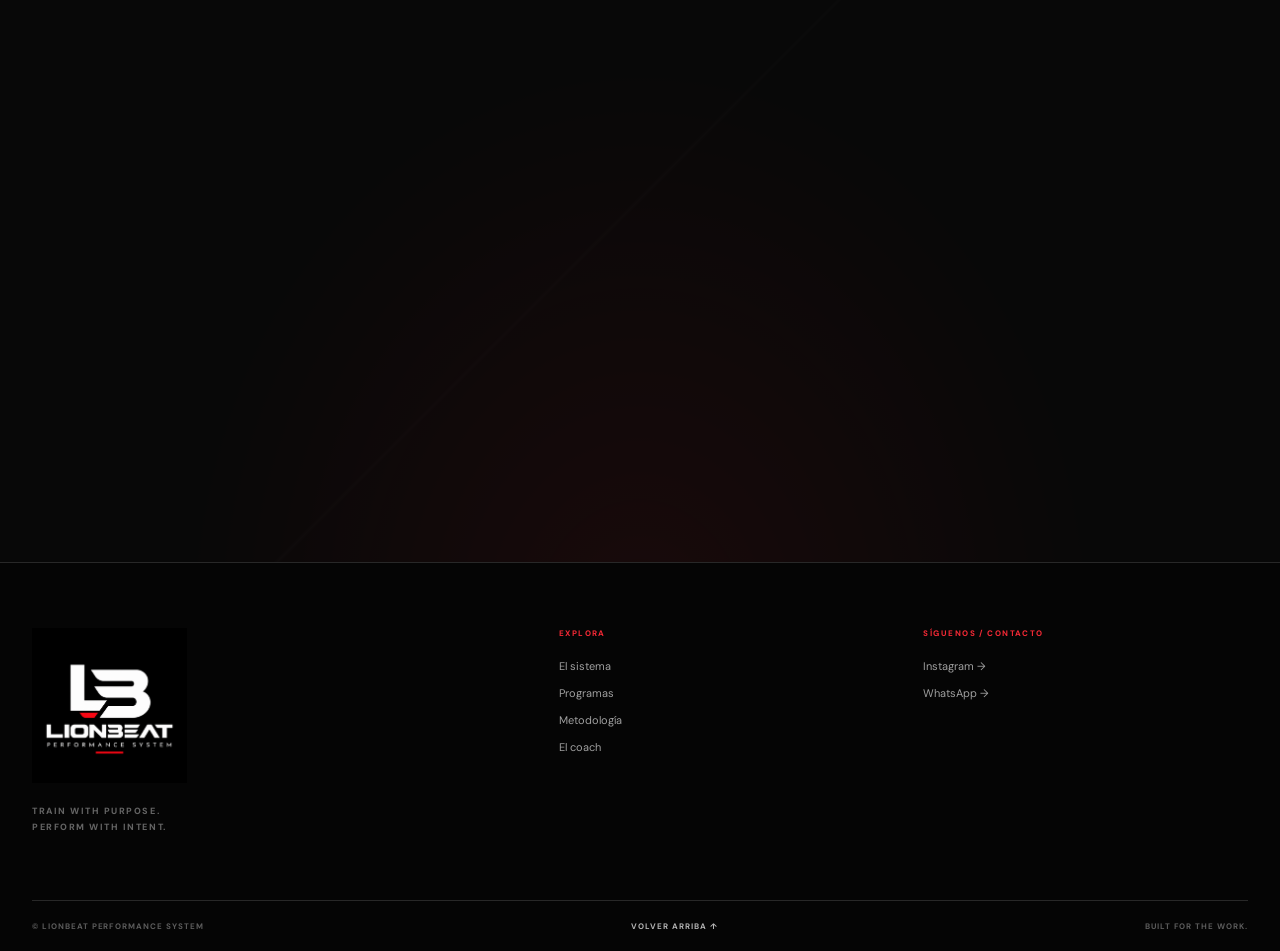
==== commit e44a25a2: "Serve the clean hero photo as a static WebP asset" ====
--- a/index.html
+++ b/index.html
@@ -51,7 +51,7 @@
   <main id="main-content">
     <section class="hero" id="top" aria-labelledby="hero-title">
       <div class="hero-media" aria-hidden="true">
-        <img src="[data-uri]" alt="" fetchpriority="high" decoding="async">
+        <img src="assets/lionbeat-hero.webp?v=2" alt="" fetchpriority="high" decoding="async">
       </div>
       <div class="hero-shade" aria-hidden="true"></div>
       <div class="hero-grid" aria-hidden="true"></div>
--- a/css/style.css
+++ b/css/style.css
@@ -39,7 +39,7 @@
 .menu-toggle{display:none}
 .hero{position:relative;min-height:760px;height:min(920px,100svh);display:flex;align-items:flex-end;overflow:hidden;isolation:isolate;background:#080808;color:#fff}
 .hero-media,.hero-shade,.hero-grid{position:absolute;inset:0;z-index:-1}
-.hero-media img{width:100%;height:100%;object-fit:cover;object-position:12% center;opacity:.66;filter:saturate(.72) brightness(.78)}
+.hero-media img{width:100%;height:100%;object-fit:cover;object-position:center 28%;opacity:.72;filter:saturate(.82) brightness(.76)}
 .hero-shade{z-index:0;background:linear-gradient(90deg,rgba(0,0,0,.94) 0%,rgba(0,0,0,.72) 38%,rgba(0,0,0,.12) 100%),linear-gradient(0deg,rgba(0,0,0,.9),transparent 62%)}
 .hero-grid{z-index:0;opacity:.13;background-image:linear-gradient(rgba(255,255,255,.13) 1px,transparent 1px),linear-gradient(90deg,rgba(255,255,255,.13) 1px,transparent 1px);background-size:84px 84px;mask-image:linear-gradient(90deg,#000,transparent 78%)}
 .hero-inner{position:relative;z-index:1;padding-top:150px;padding-bottom:38px}
@@ -173,7 +173,7 @@
   .main-nav>a:not(.nav-cta){padding:20px 0;border-bottom:1px solid var(--line-dark);font-size:15px}
   .nav-cta{justify-content:space-between;margin-top:25px;padding:19px;font-size:11px}
   .hero{min-height:720px;height:100svh;max-height:920px}
-  .hero-media img{object-position:12% center;opacity:.48;transform:scale(1.12);transform-origin:left center}
+  .hero-media img{object-position:center 24%;opacity:.62;transform:none}
   .hero-shade{background:linear-gradient(90deg,rgba(0,0,0,.91) 0%,rgba(0,0,0,.68) 62%,rgba(0,0,0,.38) 100%),linear-gradient(0deg,rgba(0,0,0,.96),rgba(0,0,0,.18) 78%)}
   .hero-grid{background-size:55px 55px}
   .hero-inner{padding-top:125px;padding-bottom:24px}
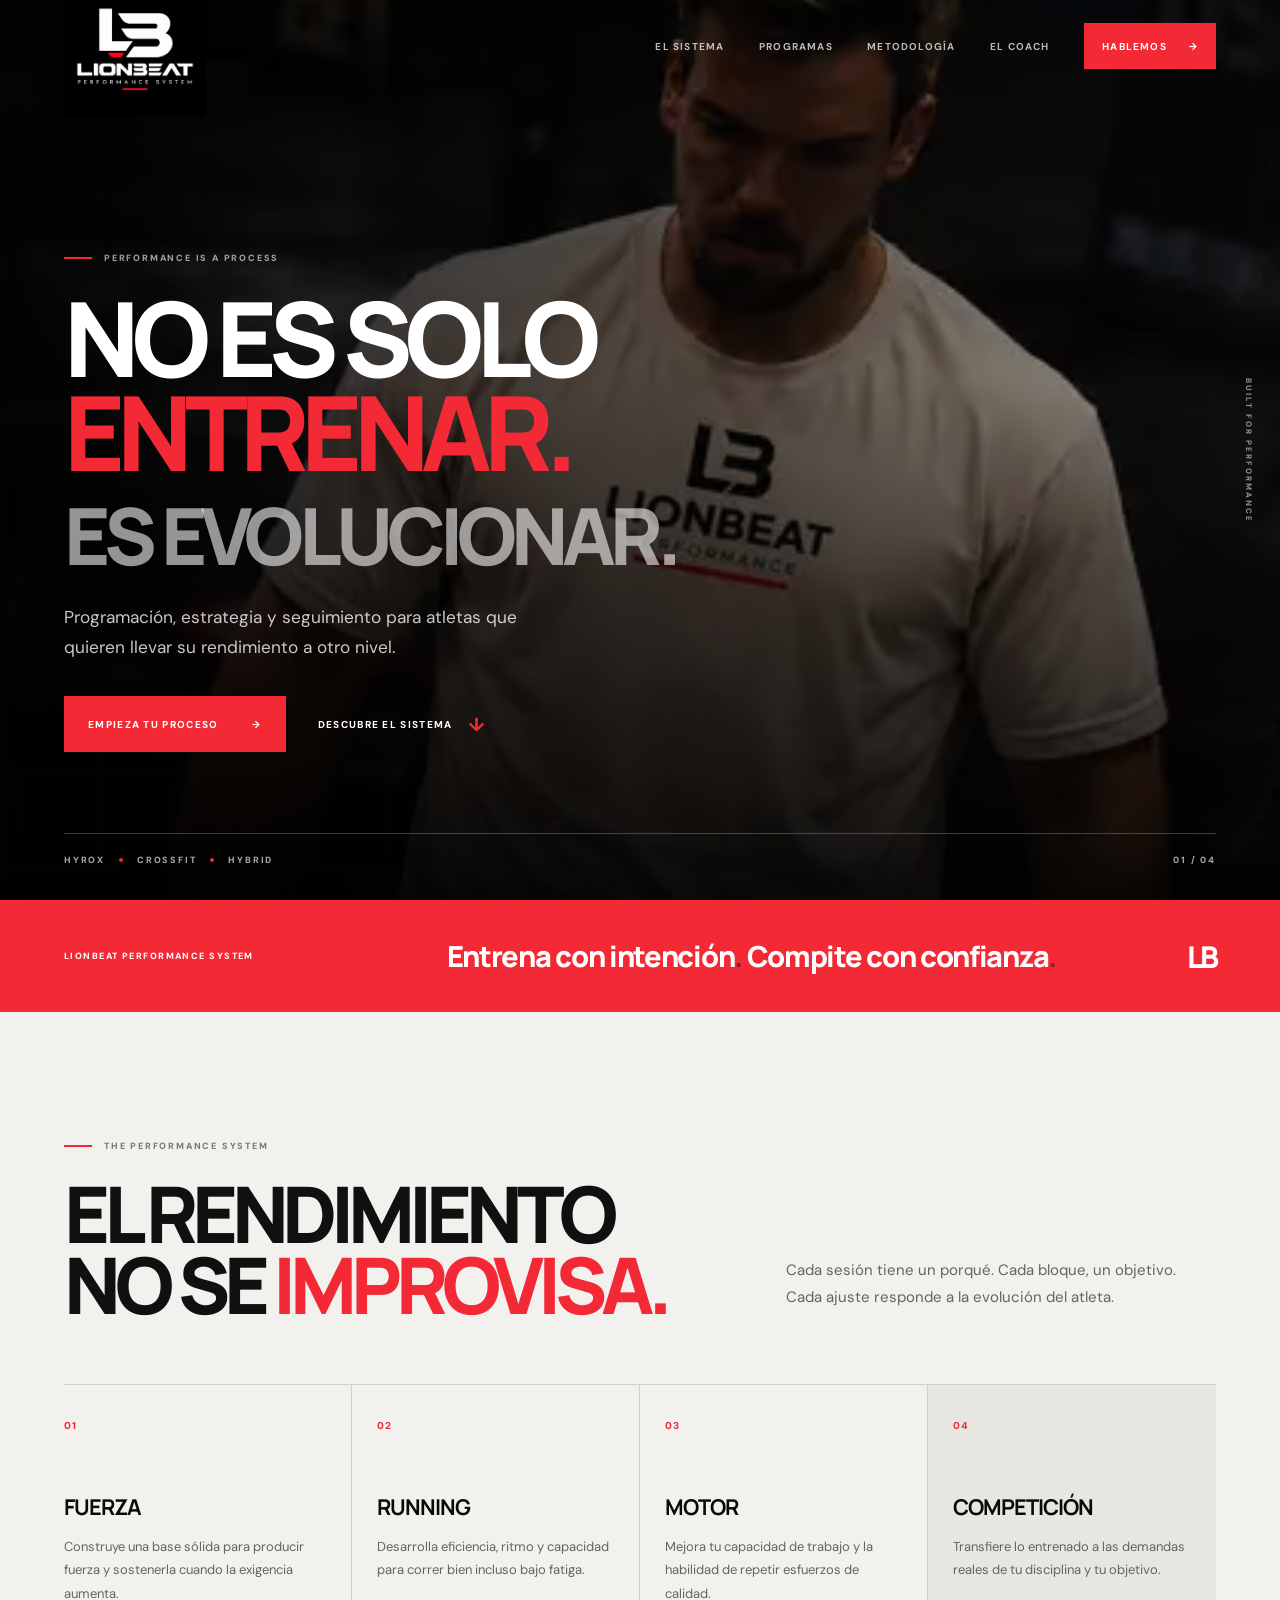
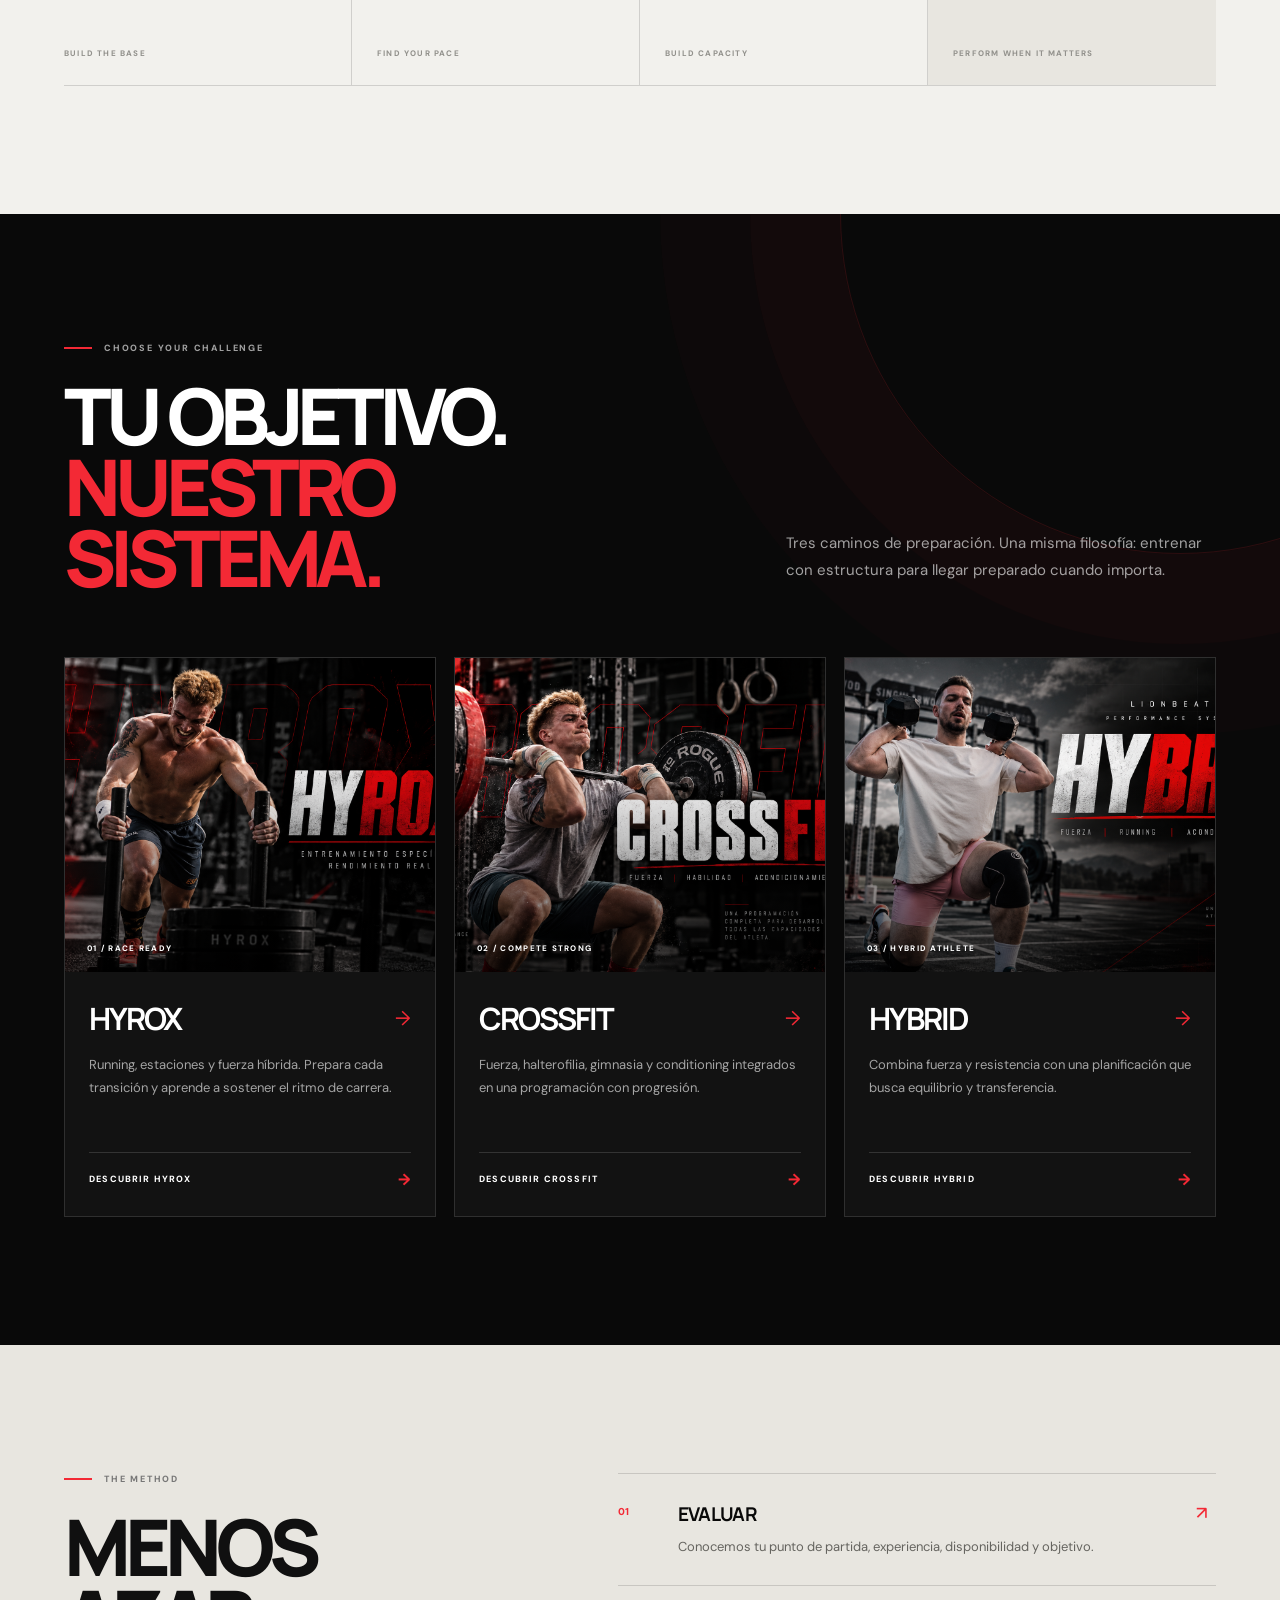
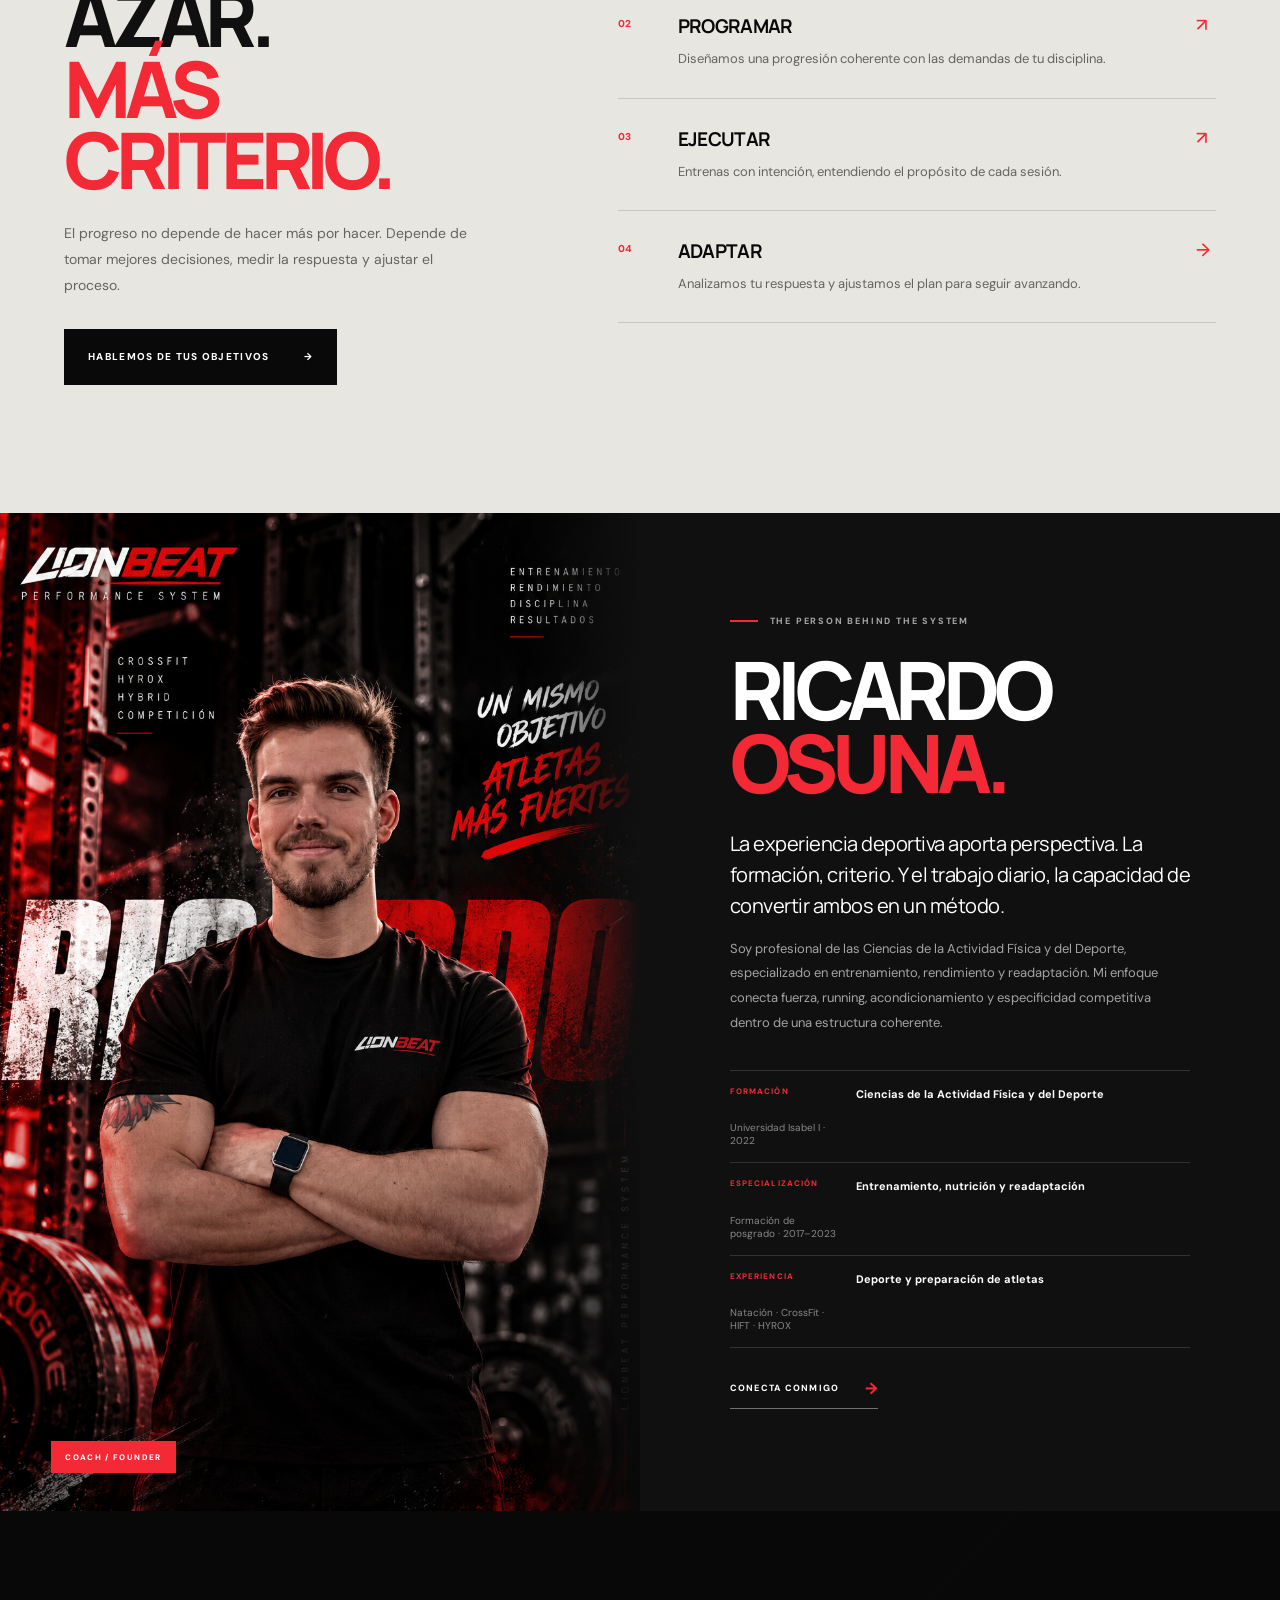
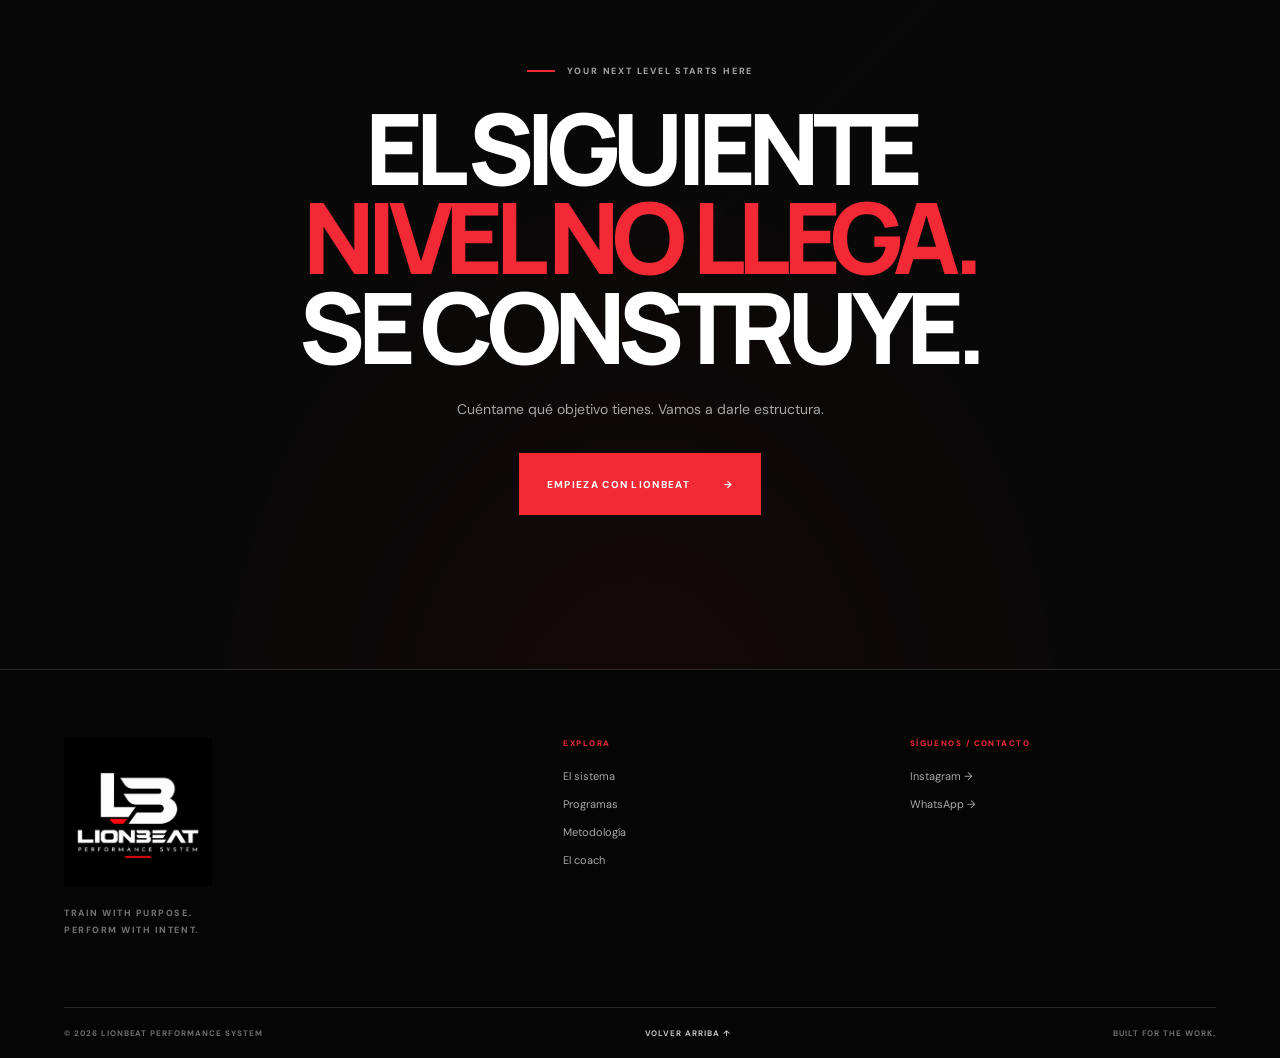
==== commit 38723d07: "Redesign LIONBEAT landing with refined editorial CSS and responsive motion" ====
--- a/index.html
+++ b/index.html
@@ -12,7 +12,7 @@
   <link rel="preconnect" href="https://fonts.googleapis.com">
   <link rel="preconnect" href="https://fonts.gstatic.com" crossorigin>
   <link href="https://fonts.googleapis.com/css2?family=DM+Sans:wght@400;500;600;700;800&family=Manrope:wght@400;500;600;700;800&display=swap" rel="stylesheet">
-  <link rel="preload" as="image" href="assets/hybrid-lionbeat.webp" fetchpriority="high">
+  <link rel="preload" as="image" href="assets/lionbeat-hero.webp" fetchpriority="high">
   <link rel="stylesheet" href="css/style.css">
   <meta property="og:type" content="website">
   <meta property="og:locale" content="es_ES">
@@ -150,9 +150,9 @@
           <a class="button button-dark" href="https://wa.me/34633090021?text=Hola%20Ricardo%2C%20quiero%20conocer%20la%20metodolog%C3%ADa%20LionBeat." target="_blank" rel="noopener noreferrer">Hablemos de tus objetivos <span aria-hidden="true">→</span></a>
         </div>
         <div class="method-steps">
-          <article class="method-step reveal"><span>01</span><div><h3>EVALUAR</h3><p>Conocemos tu punto de partida, experiencia, disponibilidad y objetivo.</p></div><b aria-hidden="true">+</b></article>
-          <article class="method-step reveal"><span>02</span><div><h3>PROGRAMAR</h3><p>Diseñamos una progresión coherente con las demandas de tu disciplina.</p></div><b aria-hidden="true">+</b></article>
-          <article class="method-step reveal"><span>03</span><div><h3>EJECUTAR</h3><p>Entrenas con intención, entendiendo el propósito de cada sesión.</p></div><b aria-hidden="true">+</b></article>
+          <article class="method-step reveal"><span>01</span><div><h3>EVALUAR</h3><p>Conocemos tu punto de partida, experiencia, disponibilidad y objetivo.</p></div><b aria-hidden="true">↗</b></article>
+          <article class="method-step reveal"><span>02</span><div><h3>PROGRAMAR</h3><p>Diseñamos una progresión coherente con las demandas de tu disciplina.</p></div><b aria-hidden="true">↗</b></article>
+          <article class="method-step reveal"><span>03</span><div><h3>EJECUTAR</h3><p>Entrenas con intención, entendiendo el propósito de cada sesión.</p></div><b aria-hidden="true">↗</b></article>
           <article class="method-step reveal"><span>04</span><div><h3>ADAPTAR</h3><p>Analizamos tu respuesta y ajustamos el plan para seguir avanzando.</p></div><b aria-hidden="true">→</b></article>
         </div>
       </div>
--- a/css/style.css
+++ b/css/style.css
@@ -1,246 +1,313 @@
+/* LIONBEAT PERFORMANCE — Editorial design system */
 :root {
   color-scheme: dark;
-  --ink: #090909;
-  --ink-2: #111111;
-  --paper: #f1f0ec;
-  --paper-2: #e7e5df;
-  --white: #ffffff;
-  --red: #f32935;
-  --red-dark: #c91622;
-  --muted: #92918d;
-  --line-dark: rgba(255,255,255,.14);
-  --line-light: rgba(12,12,12,.15);
-  --container: 1240px;
-  --ease: cubic-bezier(.2,.75,.25,1);
+  --color-ink: #090909;
+  --color-ink-soft: #141414;
+  --color-paper: #f2f1ed;
+  --color-paper-deep: #e8e6e0;
+  --color-white: #fff;
+  --color-red: #f32935;
+  --color-red-deep: #d91f2b;
+  --color-muted: #777772;
+  --color-line-dark: rgba(255,255,255,.14);
+  --color-line-light: rgba(15,15,15,.15);
+  --font-body: "DM Sans", sans-serif;
+  --font-display: "Manrope", sans-serif;
+  --container: 1280px;
+  --gutter: clamp(22px, 5vw, 76px);
+  --section-space: clamp(88px, 10vw, 148px);
+  --ease-out: cubic-bezier(.22,.68,0,1);
+  --duration-fast: 180ms;
+  --duration-base: 280ms;
 }
 *,*::before,*::after{box-sizing:border-box}
-html{scroll-behavior:smooth;scroll-padding-top:88px}
-body{margin:0;background:var(--paper);color:#111;font-family:"DM Sans",sans-serif;-webkit-font-smoothing:antialiased;text-rendering:optimizeLegibility}
+html{scroll-behavior:smooth;scroll-padding-top:92px}
+body{margin:0;background:var(--color-paper);color:var(--color-ink);font-family:var(--font-body);-webkit-font-smoothing:antialiased;text-rendering:optimizeLegibility}
 body.menu-open{overflow:hidden}
 img{display:block;max-width:100%}
 a{color:inherit;text-decoration:none}
 button{font:inherit}
-::selection{background:var(--red);color:#fff}
-.container{width:min( calc(100% - 44px), var(--container));margin-inline:auto}
-.skip-link{position:fixed;z-index:3000;top:-60px;left:16px;padding:12px 16px;background:#fff;color:#000}
+::selection{background:var(--color-red);color:var(--color-white)}
+.container{width:min(calc(100% - var(--gutter)*2),var(--container));margin-inline:auto}
+.skip-link{position:fixed;z-index:3000;top:-70px;left:16px;padding:13px 17px;background:#fff;color:#000}
 .skip-link:focus{top:16px}
-.scroll-progress{position:fixed;z-index:2000;inset:0 0 auto;height:3px;pointer-events:none}
-.scroll-progress span{display:block;width:0;height:100%;background:var(--red)}
-.site-header{position:fixed;z-index:1000;inset:0 0 auto;border-bottom:1px solid transparent;transition:background .3s,border-color .3s,backdrop-filter .3s}
-.site-header.scrolled{background:rgba(8,8,8,.88);border-color:var(--line-dark);backdrop-filter:blur(18px)}
-.nav-wrap{height:88px;display:flex;align-items:center;justify-content:space-between}
-.brand{width:148px;display:block}
+.scroll-progress{position:fixed;z-index:2000;inset:0 0 auto;height:2px;pointer-events:none}
+.scroll-progress span{display:block;width:0;height:100%;background:var(--color-red);transition:width 80ms linear}
+
+/* Navigation */
+.site-header{position:fixed;z-index:1000;inset:0 0 auto;border-bottom:1px solid transparent;transition:background var(--duration-base),border-color var(--duration-base),backdrop-filter var(--duration-base)}
+.site-header.scrolled{background:rgba(8,8,8,.82);border-color:var(--color-line-dark);backdrop-filter:blur(16px);-webkit-backdrop-filter:blur(16px)}
+.nav-wrap{height:92px;display:flex;align-items:center;justify-content:space-between}
+.brand{display:block;width:142px;flex:0 0 auto}
 .brand img{width:100%;height:auto}
-.main-nav{display:flex;align-items:center;gap:34px;color:rgba(255,255,255,.72);font-size:11px;font-weight:700;letter-spacing:.08em;text-transform:uppercase}
-.main-nav>a:not(.nav-cta){transition:color .2s}
+.main-nav{display:flex;align-items:center;gap:clamp(20px,2.7vw,38px);color:rgba(255,255,255,.72);font-size:10px;font-weight:700;letter-spacing:.12em;text-transform:uppercase}
+.main-nav>a:not(.nav-cta){position:relative;padding:12px 0;transition:color var(--duration-fast)}
+.main-nav>a:not(.nav-cta)::after{content:"";position:absolute;right:0;bottom:4px;left:0;height:1px;background:var(--color-red);transform:scaleX(0);transform-origin:right;transition:transform var(--duration-base) var(--ease-out)}
 .main-nav>a:not(.nav-cta):hover,.main-nav>a[aria-current=location]{color:#fff}
-.nav-cta{display:inline-flex;align-items:center;gap:22px;padding:15px 19px;background:var(--red);color:#fff;transition:background .2s,transform .2s}
-.nav-cta:hover{background:#fff;color:#090909;transform:translateY(-2px)}
+.main-nav>a:not(.nav-cta):hover::after{transform:scaleX(1);transform-origin:left}
+.nav-cta{display:inline-flex;align-items:center;gap:22px;min-height:46px;padding:0 18px;background:var(--color-red);color:#fff;transition:background var(--duration-fast),color var(--duration-fast)}
+.nav-cta:hover{background:#fff;color:var(--color-ink)}
 .menu-toggle{display:none}
-.hero{position:relative;min-height:760px;height:min(920px,100svh);display:flex;align-items:flex-end;overflow:hidden;isolation:isolate;background:#080808;color:#fff}
+
+/* Shared typography and controls */
+.eyebrow{display:flex;align-items:center;gap:12px;margin:0 0 26px;color:rgba(255,255,255,.62);font-size:9px;font-weight:800;letter-spacing:.2em;text-transform:uppercase}
+.eyebrow-line{display:inline-block;width:28px;height:2px;flex:0 0 auto;background:var(--color-red)}
+.eyebrow-dark{color:#777}
+.button{min-height:56px;display:inline-flex;align-items:center;justify-content:space-between;gap:34px;padding:0 23px;border:1px solid transparent;font-size:10px;font-weight:800;letter-spacing:.13em;text-transform:uppercase;transition:transform var(--duration-fast),background var(--duration-fast),color var(--duration-fast),border-color var(--duration-fast)}
+.button:hover{transform:translateY(-2px)}
+.button-primary{background:var(--color-red);color:#fff}
+.button-primary:hover{background:#fff;color:var(--color-ink)}
+.button-dark{background:var(--color-ink);color:#fff}
+.button-dark:hover{background:var(--color-red)}
+.button-large{min-height:62px;padding-inline:27px}
+.text-action{display:inline-flex;align-items:center;gap:16px;color:#fff;font-size:10px;font-weight:800;letter-spacing:.13em;text-transform:uppercase}
+.text-action span{color:var(--color-red);font-size:19px;transition:transform var(--duration-fast)}
+.text-action:hover span{transform:translateY(3px)}
+:focus-visible{outline:2px solid var(--color-red);outline-offset:4px}
+
+/* Hero */
+.hero{position:relative;min-height:740px;height:min(940px,100svh);display:flex;align-items:flex-end;overflow:hidden;isolation:isolate;background:#080808;color:#fff}
 .hero-media,.hero-shade,.hero-grid{position:absolute;inset:0;z-index:-1}
-.hero-media img{width:100%;height:100%;object-fit:cover;object-position:center 28%;opacity:.72;filter:saturate(.82) brightness(.76)}
-.hero-shade{z-index:0;background:linear-gradient(90deg,rgba(0,0,0,.94) 0%,rgba(0,0,0,.72) 38%,rgba(0,0,0,.12) 100%),linear-gradient(0deg,rgba(0,0,0,.9),transparent 62%)}
-.hero-grid{z-index:0;opacity:.13;background-image:linear-gradient(rgba(255,255,255,.13) 1px,transparent 1px),linear-gradient(90deg,rgba(255,255,255,.13) 1px,transparent 1px);background-size:84px 84px;mask-image:linear-gradient(90deg,#000,transparent 78%)}
-.hero-inner{position:relative;z-index:1;padding-top:150px;padding-bottom:38px}
-.hero-copy{max-width:850px;padding-bottom:100px}
-.eyebrow{display:flex;align-items:center;gap:11px;margin:0 0 26px;color:rgba(255,255,255,.62);font-size:10px;font-weight:800;letter-spacing:.2em;text-transform:uppercase}
-.eyebrow-line{display:inline-block;width:25px;height:2px;background:var(--red)}
-.hero h1,.section-heading h2,.method-heading h2,.coach-content h2,.closing-content h2{margin:0;font-family:"Manrope",sans-serif;font-size:clamp(60px,8.6vw,116px);line-height:.88;letter-spacing:-.085em;font-weight:800}
-.hero h1 em,.section-heading h2 em,.method-heading h2 em,.coach-content h2 em,.closing-content h2 em{font-style:normal;color:var(--red)}
-.hero h1 span{color:rgba(255,255,255,.48)}
-.hero h1 .hero-final{display:inline-block;white-space:nowrap;font-size:.66em;letter-spacing:-.075em}
-.hero-lead{max-width:510px;margin:30px 0 0;color:rgba(255,255,255,.72);font-size:16px;line-height:1.75}
-.hero-actions{display:flex;align-items:center;gap:30px;margin-top:34px}
-.button{min-height:54px;display:inline-flex;align-items:center;justify-content:center;gap:28px;padding:0 23px;font-size:10px;font-weight:800;letter-spacing:.12em;text-transform:uppercase;transition:transform .2s,background .2s,color .2s}
-.button:hover{transform:translateY(-3px)}
-.button-primary{background:var(--red);color:#fff}
-.button-primary:hover{background:#fff;color:#090909}
-.button-dark{background:#090909;color:#fff}
-.button-dark:hover{background:var(--red)}
-.text-action{display:inline-flex;align-items:center;gap:14px;color:#fff;font-size:10px;font-weight:800;letter-spacing:.12em;text-transform:uppercase}
-.text-action span{color:var(--red);font-size:17px;transition:transform .2s}
-.text-action:hover span{transform:translateY(4px)}
-.hero-bottom{display:flex;align-items:center;justify-content:space-between;padding-top:22px;border-top:1px solid rgba(255,255,255,.24);color:rgba(255,255,255,.62);font-size:9px;font-weight:800;letter-spacing:.2em}
+.hero-media img{width:100%;height:100%;object-fit:cover;object-position:center 30%;opacity:.88;filter:saturate(.9) brightness(.88)}
+.hero-shade{z-index:0;background:linear-gradient(90deg,rgba(0,0,0,.84) 0%,rgba(0,0,0,.58) 43%,rgba(0,0,0,.12) 100%),linear-gradient(0deg,rgba(0,0,0,.88) 0%,rgba(0,0,0,.08) 58%,rgba(0,0,0,.16) 100%)}
+.hero-grid{z-index:0;opacity:.075;background-image:linear-gradient(rgba(255,255,255,.16) 1px,transparent 1px),linear-gradient(90deg,rgba(255,255,255,.16) 1px,transparent 1px);background-size:96px 96px;mask-image:linear-gradient(90deg,#000,transparent 82%)}
+.hero-inner{position:relative;z-index:1;padding-top:150px;padding-bottom:34px}
+.hero-copy{max-width:900px;padding-bottom:clamp(58px,9vh,104px)}
+.hero h1,.section-heading h2,.method-heading h2,.coach-content h2,.closing-content h2{margin:0;font-family:var(--font-display);font-size:clamp(58px,8.1vw,116px);line-height:.91;letter-spacing:-.078em;font-weight:800}
+.hero h1 em,.section-heading h2 em,.method-heading h2 em,.coach-content h2 em,.closing-content h2 em{font-style:normal;color:var(--color-red)}
+.hero h1 span{color:rgba(255,255,255,.58)}
+.hero h1 .hero-final{display:inline-block;white-space:nowrap;font-size:.76em;letter-spacing:-.075em}
+.hero-lead{max-width:510px;margin:29px 0 0;color:rgba(255,255,255,.78);font-size:clamp(15px,1.35vw,18px);line-height:1.75}
+.hero-actions{display:flex;align-items:center;gap:32px;margin-top:34px}
+.hero-bottom{display:flex;align-items:center;justify-content:space-between;padding-top:20px;border-top:1px solid rgba(255,255,255,.22);color:rgba(255,255,255,.66);font-size:9px;font-weight:800;letter-spacing:.2em}
 .hero-bottom>span:first-child{display:flex;align-items:center;gap:14px}
-.hero-bottom i{width:4px;height:4px;border-radius:50%;background:var(--red)}
+.hero-bottom i{width:4px;height:4px;border-radius:50%;background:var(--color-red)}
 .hero-index{font-variant-numeric:tabular-nums}
-.hero-side-label{position:absolute;right:28px;top:50%;writing-mode:vertical-rl;transform:translateY(-50%);font-size:8px;font-weight:800;letter-spacing:.25em;color:rgba(255,255,255,.55)}
-.intro-strip{background:var(--red);color:#fff}
-.intro-strip-inner{min-height:110px;display:grid;grid-template-columns:1fr 2fr auto;align-items:center;gap:25px}
+.hero-side-label{position:absolute;right:26px;top:50%;writing-mode:vertical-rl;transform:translateY(-50%);font-size:8px;font-weight:800;letter-spacing:.25em;color:rgba(255,255,255,.55)}
+
+/* Brand statement */
+.intro-strip{background:var(--color-red);color:#fff}
+.intro-strip-inner{min-height:112px;display:grid;grid-template-columns:1fr 2fr auto;align-items:center;gap:25px}
 .strip-kicker{font-size:9px;font-weight:800;letter-spacing:.16em}
-.intro-strip p{margin:0;font-family:"Manrope",sans-serif;font-size:clamp(17px,2.3vw,28px);font-weight:800;letter-spacing:-.04em}
+.intro-strip p{margin:0;font-family:var(--font-display);font-size:clamp(18px,2.35vw,29px);font-weight:800;letter-spacing:-.045em}
 .intro-strip p span{color:rgba(0,0,0,.35)}
-.strip-mark{font-family:"Manrope",sans-serif;font-size:30px;font-weight:800;letter-spacing:-.1em}
-
-.section{padding:130px 0}
-.system-section{background:var(--paper)}
-.eyebrow-dark{color:#777}
-.section-heading{margin-bottom:66px}
-.heading-row{display:grid;grid-template-columns:1.2fr .8fr;align-items:end;gap:60px}
-.section-heading h2,.method-heading h2{font-size:clamp(48px,6.3vw,82px);color:#101010}
-.section-intro{max-width:410px;margin:0 0 8px;color:#66645f;font-size:15px;line-height:1.8}
-.pillars-grid{display:grid;grid-template-columns:repeat(4,1fr);border-top:1px solid var(--line-light);border-bottom:1px solid var(--line-light)}
-.pillar{position:relative;min-height:310px;padding:28px 25px 25px 0;border-right:1px solid var(--line-light);transition:background .25s,padding .25s}
+.strip-mark{font-family:var(--font-display);font-size:30px;font-weight:800;letter-spacing:-.1em}
+
+/* Sections */
+.section{padding-block:var(--section-space)}
+.system-section{background:var(--color-paper)}
+.section-heading{margin-bottom:clamp(42px,5vw,68px)}
+.heading-row{display:grid;grid-template-columns:minmax(0,1.2fr) minmax(260px,.8fr);align-items:end;gap:clamp(35px,6vw,82px)}
+.section-heading h2,.method-heading h2{font-size:clamp(48px,6.1vw,84px);color:#101010}
+.section-intro{max-width:420px;margin:0 0 8px;color:#65645f;font-size:15px;line-height:1.85}
+.pillars-grid{display:grid;grid-template-columns:repeat(4,minmax(0,1fr));border-top:1px solid var(--color-line-light);border-bottom:1px solid var(--color-line-light)}
+.pillar{position:relative;min-height:300px;padding:28px 25px 30px 0;border-right:1px solid var(--color-line-light);transition:background var(--duration-base)}
 .pillar+.pillar{padding-left:25px}
 .pillar:last-child{border-right:0}
-.pillar-no{font-size:10px;font-weight:800;color:var(--red);letter-spacing:.12em}
-.pillar h3{margin-top:46px}
-.pillar h3{margin:0 0 12px;font-family:"Manrope",sans-serif;font-size:21px;letter-spacing:-.04em}
-.pillar p{max-width:230px;margin:0;color:#696761;font-size:13px;line-height:1.75}
-.pillar-foot{position:absolute;bottom:25px;left:0;font-size:8px;font-weight:800;letter-spacing:.15em;color:#999}
+.pillar-no{font-size:10px;font-weight:800;color:var(--color-red);letter-spacing:.12em}
+.pillar h3{margin:58px 0 13px;font-family:var(--font-display);font-size:clamp(18px,1.7vw,23px);letter-spacing:-.045em}
+.pillar p{max-width:240px;margin:0;color:#65645f;font-size:13px;line-height:1.8}
+.pillar-foot{position:absolute;bottom:27px;left:0;font-size:8px;font-weight:800;letter-spacing:.15em;color:#92918c}
 .pillar+.pillar .pillar-foot{left:25px}
-.pillar-featured{background:#e7e5df}
-.programs-section{position:relative;overflow:hidden;padding:130px 0;background:#090909;color:#fff}
-.programs-section:before{content:"";position:absolute;top:-300px;right:-200px;width:650px;height:650px;border:1px solid rgba(243,41,53,.17);border-radius:50%;box-shadow:0 0 0 80px rgba(243,41,53,.025),0 0 0 160px rgba(243,41,53,.02);pointer-events:none}
+.pillar-featured{background:var(--color-paper-deep)}
+.pillar:hover{background:#e5e2db}
+
+.programs-section{position:relative;overflow:hidden;padding-block:var(--section-space);background:var(--color-ink);color:#fff}
+.programs-section::before{content:"";position:absolute;top:-340px;right:-240px;width:680px;height:680px;border:1px solid rgba(243,41,53,.15);border-radius:50%;box-shadow:0 0 0 90px rgba(243,41,53,.022),0 0 0 180px rgba(243,41,53,.016);pointer-events:none}
 .section-heading-light h2{color:#fff}
-.section-heading-light .section-intro{color:rgba(255,255,255,.58)}
-.program-grid{position:relative;display:grid;grid-template-columns:repeat(3,1fr);gap:17px}
-.program-card{min-width:0;background:#141414;border:1px solid rgba(255,255,255,.12);transition:transform .35s var(--ease),border-color .25s}
-.program-card:hover{transform:translateY(-8px);border-color:rgba(243,41,53,.7)}
-.program-image{position:relative;aspect-ratio:1.28;overflow:hidden;background:#222}
-.program-image:after{content:"";position:absolute;inset:0;background:linear-gradient(0deg,rgba(0,0,0,.6),transparent 50%)}
-.program-image img{width:100%;height:100%;object-fit:cover;filter:saturate(.78);transition:transform .6s var(--ease),filter .4s}
-.program-card:hover .program-image img{transform:scale(1.045);filter:saturate(1)}
-.program-tag{position:absolute;z-index:1;left:20px;bottom:17px;font-size:8px;font-weight:800;letter-spacing:.16em;color:#fff}
-.program-body{padding:27px 25px 28px}
+.section-heading-light .section-intro{color:rgba(255,255,255,.62)}
+.program-grid{position:relative;display:grid;grid-template-columns:repeat(3,minmax(0,1fr));gap:18px}
+.program-card{min-width:0;background:#121212;border:1px solid rgba(255,255,255,.12);transition:transform var(--duration-base) var(--ease-out),border-color var(--duration-base)}
+.program-card:hover{transform:translateY(-4px);border-color:rgba(243,41,53,.58)}
+.program-image{position:relative;aspect-ratio:1.18;overflow:hidden;background:#222}
+.program-image::after{content:"";position:absolute;inset:35% 0 0;background:linear-gradient(0deg,rgba(0,0,0,.66),transparent)}
+.program-image img{width:100%;height:100%;object-fit:cover;filter:saturate(.88);transition:transform .55s var(--ease-out),filter .4s}
+.program-card:hover .program-image img{transform:scale(1.025);filter:saturate(1)}
+.program-tag{position:absolute;z-index:1;left:22px;bottom:19px;font-size:8px;font-weight:800;letter-spacing:.16em;color:#fff}
+.program-body{padding:25px 24px 26px}
 .program-title-row{display:flex;align-items:center;justify-content:space-between}
-.program-title-row h3{margin:0;font-family:"Manrope",sans-serif;font-size:30px;letter-spacing:-.06em}
-.program-title-row>span{color:var(--red);font-size:20px}
-.program-body p{min-height:72px;margin:15px 0 25px;color:rgba(255,255,255,.57);font-size:13px;line-height:1.75}
-.program-body>a{display:flex;align-items:center;justify-content:space-between;padding-top:17px;border-top:1px solid var(--line-dark);font-size:9px;font-weight:800;letter-spacing:.13em;text-transform:uppercase}
-.program-body>a span{color:var(--red);font-size:16px}
-.method-section{background:var(--paper-2)}
-.method-layout{display:grid;grid-template-columns:.85fr 1.15fr;gap:100px}
+.program-title-row h3{margin:0;font-family:var(--font-display);font-size:clamp(24px,2.4vw,32px);letter-spacing:-.065em}
+.program-title-row>span{color:var(--color-red);font-size:20px}
+.program-body p{min-height:76px;margin:14px 0 23px;color:rgba(255,255,255,.62);font-size:13px;line-height:1.8}
+.program-body>a{display:flex;align-items:center;justify-content:space-between;padding-top:16px;border-top:1px solid var(--color-line-dark);font-size:9px;font-weight:800;letter-spacing:.13em;text-transform:uppercase}
+.program-body>a span{color:var(--color-red);font-size:16px}
+.program-body>a:hover{color:#fff}
+
+/* Method */
+.method-section{background:var(--color-paper-deep)}
+.method-layout{display:grid;grid-template-columns:minmax(0,.86fr) minmax(0,1.14fr);gap:clamp(55px,8vw,112px)}
 .method-heading{align-self:start}
-.method-heading h2{margin-bottom:25px}
-.method-heading>p:not(.eyebrow){max-width:390px;margin:0 0 30px;color:#66645f;font-size:14px;line-height:1.8}
-.method-steps{border-top:1px solid var(--line-light)}
-.method-step{display:grid;grid-template-columns:45px 1fr 25px;gap:18px;align-items:start;padding:27px 0;border-bottom:1px solid var(--line-light)}
-.method-step>span{padding-top:4px;color:var(--red);font-size:10px;font-weight:800}
-.method-step h3{margin:0 0 7px;font-family:"Manrope",sans-serif;font-size:19px;letter-spacing:-.03em}
-.method-step p{max-width:440px;margin:0;color:#696761;font-size:13px;line-height:1.7}
-.method-step>b{color:var(--red);font-size:20px;font-weight:400}
-.coach-section{display:grid;grid-template-columns:1fr 1fr;background:#101010;color:#fff}
-.coach-image{position:relative;min-height:760px;overflow:hidden;background:#222}
-.coach-image:after{content:"";position:absolute;inset:0;background:linear-gradient(0deg,rgba(0,0,0,.58),transparent 45%),linear-gradient(90deg,transparent 75%,#101010)}
-.coach-image img{width:100%;height:100%;position:absolute;inset:0;object-fit:cover;object-position:center top;filter:saturate(.75)}
-.coach-image-caption{position:absolute;z-index:1;left:8%;bottom:38px;padding:11px 14px;background:var(--red);font-size:8px;font-weight:800;letter-spacing:.17em}
-.coach-content{align-self:center;max-width:650px;padding:100px clamp(35px,7vw,110px)}
-.coach-content h2{font-size:clamp(58px,6.4vw,88px)}
-.coach-lead{margin:28px 0 15px;color:#fff;font-family:"Manrope",sans-serif;font-size:19px;line-height:1.5;letter-spacing:-.025em}
-.coach-copy{margin:0;color:rgba(255,255,255,.56);font-size:13px;line-height:1.85}
-.coach-credentials{margin:35px 0 27px;border-top:1px solid var(--line-dark)}
-.coach-credentials>div{display:grid;grid-template-columns:110px 1fr;gap:15px;padding:15px 0;border-bottom:1px solid var(--line-dark)}
-.coach-credentials span{color:var(--red);font-size:8px;font-weight:800;letter-spacing:.14em}
-.coach-credentials strong{display:block;font-size:11px;font-weight:700}
-.coach-credentials small{display:block;margin-top:5px;color:rgba(255,255,255,.45);font-size:10px}
+.method-heading h2{margin-bottom:26px}
+.method-heading>p:not(.eyebrow){max-width:410px;margin:0 0 30px;color:#65645f;font-size:14px;line-height:1.85}
+.method-steps{border-top:1px solid var(--color-line-light)}
+.method-step{display:grid;grid-template-columns:42px minmax(0,1fr) 20px;gap:18px;align-items:start;padding:27px 0;border-bottom:1px solid var(--color-line-light)}
+.method-step>span{padding-top:4px;color:var(--color-red);font-size:10px;font-weight:800}
+.method-step h3{margin:0 0 8px;font-family:var(--font-display);font-size:19px;letter-spacing:-.035em}
+.method-step p{max-width:440px;margin:0;color:#65645f;font-size:13px;line-height:1.8}
+.method-step>b{color:var(--color-red);font-size:18px;font-weight:500}
+
+/* Coach */
+.coach-section{display:grid;grid-template-columns:minmax(0,1fr) minmax(0,1fr);background:#101010;color:#fff}
+.coach-image{position:relative;min-height:720px;overflow:hidden;background:#222}
+.coach-image::after{content:"";position:absolute;inset:0;background:linear-gradient(0deg,rgba(0,0,0,.5),transparent 42%),linear-gradient(90deg,transparent 82%,#101010)}
+.coach-image img{position:absolute;inset:0;width:100%;height:100%;object-fit:cover;object-position:center 18%;filter:saturate(.86)}
+.coach-image-caption{position:absolute;z-index:1;left:8%;bottom:38px;padding:11px 14px;background:var(--color-red);font-size:8px;font-weight:800;letter-spacing:.17em}
+.coach-content{align-self:center;width:min(100%,700px);padding:clamp(72px,8vw,112px) clamp(34px,7vw,108px)}
+.coach-content h2{font-size:clamp(58px,6.3vw,88px)}
+.coach-lead{margin:28px 0 16px;color:#fff;font-family:var(--font-display);font-size:clamp(17px,1.7vw,20px);line-height:1.55;letter-spacing:-.025em}
+.coach-copy{margin:0;color:rgba(255,255,255,.62);font-size:13px;line-height:1.9}
+.coach-credentials{margin:34px 0 27px;border-top:1px solid var(--color-line-dark)}
+.coach-credentials>div{display:grid;grid-template-columns:112px minmax(0,1fr);gap:14px;padding:15px 0;border-bottom:1px solid var(--color-line-dark)}
+.coach-credentials span{color:var(--color-red);font-size:8px;font-weight:800;letter-spacing:.14em}
+.coach-credentials strong{display:block;font-size:11px;font-weight:700;line-height:1.5}
+.coach-credentials small{display:block;margin-top:5px;color:rgba(255,255,255,.5);font-size:10px}
 .coach-link{display:inline-flex;align-items:center;gap:25px;padding-bottom:9px;border-bottom:1px solid rgba(255,255,255,.4);font-size:9px;font-weight:800;letter-spacing:.14em;text-transform:uppercase}
-.coach-link span{color:var(--red);font-size:16px}
-.closing-section{position:relative;overflow:hidden;padding:145px 0;background:#080808;color:#fff;text-align:center}
-.closing-bg{position:absolute;inset:0;opacity:.15;background:radial-gradient(ellipse at 50% 110%,rgba(243,41,53,.5),transparent 52%),linear-gradient(135deg,transparent 49.8%,rgba(255,255,255,.08) 50%,transparent 50.2%)}
+.coach-link span{color:var(--color-red);font-size:16px}
+
+/* Closing and footer */
+.closing-section{position:relative;overflow:hidden;padding-block:clamp(100px,12vw,160px);background:#080808;color:#fff;text-align:center}
+.closing-bg{position:absolute;inset:0;opacity:.12;background:radial-gradient(ellipse at 50% 110%,rgba(243,41,53,.46),transparent 54%),linear-gradient(135deg,transparent 49.8%,rgba(255,255,255,.07) 50%,transparent 50.2%)}
 .closing-content{position:relative}
 .closing-content .eyebrow{justify-content:center}
-.closing-content h2{font-size:clamp(52px,8vw,100px)}
-.closing-content>p:not(.eyebrow){margin:25px 0 30px;color:rgba(255,255,255,.6);font-size:14px}
-.button-large{min-height:60px;padding-inline:28px}
-.site-footer{background:#050505;color:#fff;border-top:1px solid var(--line-dark)}
-.footer-main{display:grid;grid-template-columns:1.5fr 1fr 1fr;gap:40px;padding:65px 0}
-.footer-brand img{width:155px;height:auto}
-.footer-brand p{margin:20px 0 0;color:rgba(255,255,255,.38);font-size:9px;font-weight:800;letter-spacing:.17em;line-height:1.8}
-.footer-nav,.footer-contact{display:flex;flex-direction:column;align-items:flex-start;gap:13px}
-.footer-label{margin-bottom:8px;color:var(--red);font-size:8px;font-weight:800;letter-spacing:.18em}
-.footer-nav a,.footer-contact a{color:rgba(255,255,255,.62);font-size:11px;transition:color .2s}
+.closing-content h2{font-size:clamp(52px,7.7vw,104px)}
+.closing-content>p:not(.eyebrow){margin:26px 0 32px;color:rgba(255,255,255,.64);font-size:14px;line-height:1.7}
+.site-footer{background:#050505;color:#fff;border-top:1px solid var(--color-line-dark)}
+.footer-main{display:grid;grid-template-columns:1.5fr 1fr 1fr;gap:40px;padding:68px 0}
+.footer-brand img{width:148px;height:auto}
+.footer-brand p{margin:19px 0 0;color:rgba(255,255,255,.44);font-size:9px;font-weight:800;letter-spacing:.17em;line-height:1.9}
+.footer-nav,.footer-contact{display:flex;flex-direction:column;align-items:flex-start;gap:14px}
+.footer-label{margin-bottom:7px;color:var(--color-red);font-size:8px;font-weight:800;letter-spacing:.18em}
+.footer-nav a,.footer-contact a{color:rgba(255,255,255,.65);font-size:11px;transition:color var(--duration-fast)}
 .footer-nav a:hover,.footer-contact a:hover{color:#fff}
-.footer-bottom{display:flex;justify-content:space-between;gap:20px;padding:20px 0;border-top:1px solid var(--line-dark);color:rgba(255,255,255,.35);font-size:8px;font-weight:700;letter-spacing:.12em}
-.footer-bottom a{color:rgba(255,255,255,.7)}
+.footer-bottom{display:flex;justify-content:space-between;gap:20px;padding:20px 0;border-top:1px solid var(--color-line-dark);color:rgba(255,255,255,.42);font-size:8px;font-weight:700;letter-spacing:.12em}
+.footer-bottom a{color:rgba(255,255,255,.76)}
+
+/* Motion: progressive enhancement, never hide content by default */
 .reveal{opacity:1;transform:none}
-.js-enabled .reveal{opacity:0;transform:translateY(22px);transition:opacity .7s var(--ease),transform .7s var(--ease)}
+.js-enabled .reveal{opacity:0;transform:translateY(14px);transition:opacity .55s var(--ease-out),transform .55s var(--ease-out)}
 .js-enabled .reveal.is-visible{opacity:1;transform:translateY(0)}
-:focus-visible{outline:2px solid var(--red);outline-offset:4px}
-@media (min-width:768px){.container{width:min(calc(100% - 64px),var(--container))}}
+
+/* Tablet */
+@media (min-width:768px) and (max-width:1050px){
+  :root{--gutter:32px}
+  .nav-wrap{height:82px}
+  .brand{width:126px}
+  .main-nav{gap:18px;font-size:9px}
+  .heading-row{gap:34px}
+  .method-layout{gap:48px}
+  .coach-content{padding-inline:42px}
+  .coach-credentials>div{grid-template-columns:92px 1fr}
+}
+
+/* Mobile */
 @media (max-width:767px){
+  :root{--gutter:20px;--section-space:88px}
   html{scroll-padding-top:72px}
-  .container{width:calc(100% - 38px)}
   .nav-wrap{height:72px}
-  .brand{width:125px}
-  .menu-toggle{width:44px;height:44px;display:flex;flex-direction:column;justify-content:center;align-items:center;gap:6px;border:1px solid rgba(255,255,255,.35);background:rgba(0,0,0,.2);color:#fff;cursor:pointer}
-  .menu-toggle span{width:18px;height:1px;background:#fff;transition:transform .2s}
+  .brand{width:116px}
+  .menu-toggle{width:46px;height:46px;display:flex;flex-direction:column;justify-content:center;align-items:center;gap:6px;border:1px solid rgba(255,255,255,.34);background:rgba(0,0,0,.24);color:#fff;cursor:pointer}
+  .menu-toggle span{width:19px;height:1px;background:#fff;transition:transform var(--duration-fast)}
   .menu-toggle[aria-expanded=true] span:first-child{transform:translateY(3.5px) rotate(45deg)}
   .menu-toggle[aria-expanded=true] span:last-child{transform:translateY(-3.5px) rotate(-45deg)}
-  .main-nav{position:fixed;inset:72px 0 0;display:flex;flex-direction:column;align-items:stretch;gap:0;padding:20px 22px 40px;background:rgba(8,8,8,.98);backdrop-filter:blur(18px);transform:translateX(100%);visibility:hidden;transition:transform .35s var(--ease),visibility .35s;color:#fff}
+  .main-nav{position:fixed;inset:72px 0 0;display:flex;flex-direction:column;align-items:stretch;gap:0;padding:18px 22px max(34px,env(safe-area-inset-bottom));background:rgba(8,8,8,.985);transform:translateX(100%);visibility:hidden;transition:transform .32s var(--ease-out),visibility .32s;color:#fff;overflow-y:auto}
   .main-nav.open{transform:translateX(0);visibility:visible}
-  .main-nav>a:not(.nav-cta){padding:20px 0;border-bottom:1px solid var(--line-dark);font-size:15px}
-  .nav-cta{justify-content:space-between;margin-top:25px;padding:19px;font-size:11px}
-  .hero{min-height:720px;height:100svh;max-height:920px}
-  .hero-media img{object-position:center 24%;opacity:.62;transform:none}
-  .hero-shade{background:linear-gradient(90deg,rgba(0,0,0,.91) 0%,rgba(0,0,0,.68) 62%,rgba(0,0,0,.38) 100%),linear-gradient(0deg,rgba(0,0,0,.96),rgba(0,0,0,.18) 78%)}
-  .hero-grid{background-size:55px 55px}
-  .hero-inner{padding-top:125px;padding-bottom:24px}
-  .hero-copy{padding-bottom:75px}
-  .eyebrow{font-size:8px;letter-spacing:.16em;margin-bottom:22px}
-  .hero h1{font-size:clamp(49px,12.3vw,72px)}
-  .hero h1 .hero-final{font-size:.76em}
-  .hero-lead{max-width:360px;margin-top:24px;font-size:14px;line-height:1.7}
-  .hero-actions{align-items:flex-start;flex-direction:column;gap:22px;margin-top:27px}
-  .button{min-height:52px;padding-inline:18px;font-size:9px}
-  .hero-bottom{font-size:7px;letter-spacing:.13em}
+  .main-nav>a:not(.nav-cta){padding:21px 0;border-bottom:1px solid var(--color-line-dark);font-size:14px}
+  .nav-cta{justify-content:space-between;margin-top:25px;padding:0 19px;font-size:10px}
+  .hero{min-height:700px;height: min(880px,100svh);max-height:none}
+  .hero-media img{object-position:center 24%;opacity:.86}
+  .hero-shade{background:linear-gradient(90deg,rgba(0,0,0,.82),rgba(0,0,0,.48) 72%,rgba(0,0,0,.28)),linear-gradient(0deg,rgba(0,0,0,.9),rgba(0,0,0,.08) 76%)}
+  .hero-grid{background-size:64px 64px;opacity:.05}
+  .hero-inner{padding-top:112px;padding-bottom:22px}
+  .hero-copy{padding-bottom:clamp(52px,8vh,76px)}
+  .eyebrow{gap:9px;margin-bottom:20px;font-size:8px;letter-spacing:.15em}
+  .eyebrow-line{width:22px}
+  .hero h1{font-size:clamp(46px,11.8vw,72px);line-height:.94;letter-spacing:-.078em}
+  .hero h1 .hero-final{font-size:.74em;letter-spacing:-.07em}
+  .hero-lead{max-width:390px;margin-top:23px;font-size:14px;line-height:1.72}
+  .hero-actions{align-items:flex-start;flex-direction:column;gap:21px;margin-top:27px}
+  .button{min-height:54px;padding-inline:19px;font-size:9px}
+  .hero-bottom{font-size:7px;letter-spacing:.13em;padding-top:17px}
   .hero-bottom>span:first-child{gap:8px}
   .hero-side-label{display:none}
-  .intro-strip-inner{min-height:120px;grid-template-columns:1fr auto;gap:8px 15px;padding-block:20px}
+  .intro-strip-inner{min-height:124px;grid-template-columns:minmax(0,1fr) auto;gap:8px 14px;padding-block:22px}
   .strip-kicker{font-size:7px;grid-column:1}
-  .intro-strip p{font-size:18px;grid-column:1;line-height:1.3}
-  .strip-mark{grid-column:2;grid-row:1/3;font-size:26px}
-  .section{padding:85px 0}
+  .intro-strip p{grid-column:1;font-size:18px;line-height:1.3}
+  .strip-mark{grid-column:2;grid-row:1/3;font-size:25px}
   .section-heading{margin-bottom:42px}
-  .heading-row{grid-template-columns:1fr;gap:20px}
-  .section-heading h2,.method-heading h2{font-size:clamp(44px,11vw,66px)}
-  .section-intro{font-size:13px;line-height:1.7}
-  .pillars-grid{grid-template-columns:1fr 1fr}
-  .pillar{min-height:265px;padding:20px 14px 25px 0}
+  .heading-row{grid-template-columns:1fr;gap:18px}
+  .section-heading h2,.method-heading h2{font-size:clamp(43px,10.8vw,66px);line-height:.94}
+  .section-intro{font-size:13px;line-height:1.75}
+  .pillars-grid{grid-template-columns:repeat(2,minmax(0,1fr))}
+  .pillar{min-height:250px;padding:21px 14px 27px 0}
   .pillar+.pillar{padding-left:14px}
   .pillar:nth-child(2){border-right:0}
-  .pillar:nth-child(3),.pillar:nth-child(4){border-top:1px solid var(--line-light)}
+  .pillar:nth-child(3),.pillar:nth-child(4){border-top:1px solid var(--color-line-light)}
   .pillar:nth-child(3){padding-left:0}
-  .pillar h3{margin-top:40px}
-  .pillar h3{font-size:17px}
-  .pillar p{font-size:11px}
-  .pillar-foot{font-size:6px;letter-spacing:.1em}
+  .pillar h3{margin:48px 0 11px;font-size:17px}
+  .pillar p{font-size:11px;line-height:1.75}
+  .pillar-foot{bottom:22px;font-size:6px;letter-spacing:.1em}
   .pillar+.pillar .pillar-foot{left:14px}
   .pillar:nth-child(3) .pillar-foot{left:0}
-  .programs-section{padding:85px 0}
-  .program-grid{grid-template-columns:1fr;gap:14px}
-  .program-card{display:block}
-  .program-image{aspect-ratio:16/9;min-height:0}
-  .program-body{padding:22px 20px}
-  .program-title-row h3{font-size:25px}
-  .program-body p{min-height:0;margin:12px 0 20px;font-size:12px;line-height:1.7}
-  .program-body>a{padding-top:14px;font-size:8px;letter-spacing:.1em}
-  .program-tag{left:16px;bottom:14px;font-size:7px}
-  .method-layout{grid-template-columns:1fr;gap:48px}
-  .method-heading>p:not(.eyebrow){font-size:13px}
-  .method-step{grid-template-columns:30px 1fr 18px;gap:12px;padding:22px 0}
+  .programs-section{padding-block:88px}
+  .program-grid{grid-template-columns:1fr;gap:16px}
+  .program-card{display:grid;grid-template-columns:minmax(0,.92fr) minmax(0,1.08fr);align-items:stretch}
+  .program-image{aspect-ratio:auto;min-height:100%;height:100%}
+  .program-body{display:flex;flex-direction:column;justify-content:center;padding:22px 18px}
+  .program-title-row h3{font-size:clamp(20px,5.4vw,27px)}
+  .program-title-row>span{font-size:17px}
+  .program-body p{min-height:0;margin:12px 0 18px;font-size:11px;line-height:1.68}
+  .program-body>a{gap:10px;padding-top:13px;font-size:7px;letter-spacing:.08em}
+  .program-tag{left:12px;bottom:12px;font-size:6px;letter-spacing:.1em}
+  .method-layout{grid-template-columns:1fr;gap:44px}
+  .method-heading h2{margin-bottom:21px}
+  .method-heading>p:not(.eyebrow){font-size:13px;line-height:1.8}
+  .method-step{grid-template-columns:30px minmax(0,1fr) 16px;gap:12px;padding:22px 0}
   .method-step h3{font-size:16px}
-  .method-step p{font-size:11px}
+  .method-step p{font-size:12px;line-height:1.7}
   .coach-section{grid-template-columns:1fr}
-  .coach-image{min-height:0;height:440px}
+  .coach-image{min-height:0;height:clamp(360px,112vw,500px)}
   .coach-image img{object-position:center 22%}
-  .coach-image:after{background:linear-gradient(0deg,rgba(0,0,0,.55),transparent 55%)}
+  .coach-image::after{background:linear-gradient(0deg,rgba(0,0,0,.55),transparent 55%)}
   .coach-image-caption{left:20px;bottom:20px}
-  .coach-content{padding:70px 22px 80px}
-  .coach-content h2{font-size:64px}
-  .coach-lead{font-size:17px}
-  .coach-copy{font-size:12px}
-  .coach-credentials>div{grid-template-columns:88px 1fr;gap:10px}
+  .coach-content{width:100%;padding:66px 22px 76px}
+  .coach-content h2{font-size:clamp(58px,15vw,76px)}
+  .coach-lead{font-size:17px;line-height:1.55}
+  .coach-copy{font-size:12px;line-height:1.85}
+  .coach-credentials>div{grid-template-columns:92px minmax(0,1fr);gap:10px}
   .coach-credentials strong{font-size:10px}
   .coach-credentials small{font-size:9px}
-  .closing-section{padding:100px 0}
-  .closing-content h2{font-size:clamp(46px,11vw,70px)}
-  .closing-content>p:not(.eyebrow){font-size:12px}
-  .footer-main{grid-template-columns:1fr 1fr;gap:38px 20px;padding:48px 0}
+  .closing-section{padding-block:100px}
+  .closing-content h2{font-size:clamp(44px,10.8vw,70px);line-height:.96}
+  .closing-content>p:not(.eyebrow){font-size:12px;line-height:1.7}
+  .closing-content .eyebrow{justify-content:center;font-size:7px}
+  .footer-main{grid-template-columns:1fr 1fr;gap:36px 20px;padding:48px 0}
   .footer-brand{grid-column:1/-1}
-  .footer-bottom{flex-wrap:wrap;font-size:7px}
+  .footer-bottom{flex-wrap:wrap;gap:12px;font-size:7px;line-height:1.6}
   .footer-bottom span:last-child{display:none}
 }
-@media (max-width:380px){.hero h1{font-size:47px}.hero h1 .hero-final{font-size:.72em}.program-body{padding:19px 16px}.program-title-row h3{font-size:23px}}
-@media (prefers-reduced-motion:reduce){html{scroll-behavior:auto}*,*::before,*::after{animation-duration:.01ms!important;animation-iteration-count:1!important;transition-duration:.01ms!important}.js-enabled .reveal{opacity:1;transform:none}}
+@media (max-width:420px){
+  .hero h1{font-size:clamp(43px,11.5vw,49px)}
+  .hero h1 .hero-final{font-size:.69em;white-space:normal}
+  .hero-copy{padding-bottom:48px}
+  .hero-lead{font-size:13px}
+  .hero-bottom{font-size:6px;letter-spacing:.1em}
+  .program-card{grid-template-columns:minmax(0,.82fr) minmax(0,1.18fr)}
+  .program-body{padding:18px 14px}
+  .program-body p{font-size:10px}
+  .program-title-row h3{font-size:21px}
+  .program-tag{font-size:5px}
+  .pillar{min-height:238px}
+}
+@media (min-width:768px) and (max-width:900px){
+  .program-grid{gap:12px}
+  .program-body{padding:20px 17px}
+  .program-body p{font-size:12px}
+  .pillar{padding-right:16px}
+  .pillar+.pillar{padding-left:16px}
+  .pillar+.pillar .pillar-foot{left:16px}
+}
+@media (prefers-reduced-motion:reduce){
+  html{scroll-behavior:auto}
+  *,*::before,*::after{animation-duration:.01ms!important;animation-iteration-count:1!important;transition-duration:.01ms!important;scroll-behavior:auto!important}
+  .js-enabled .reveal{opacity:1;transform:none}
+}
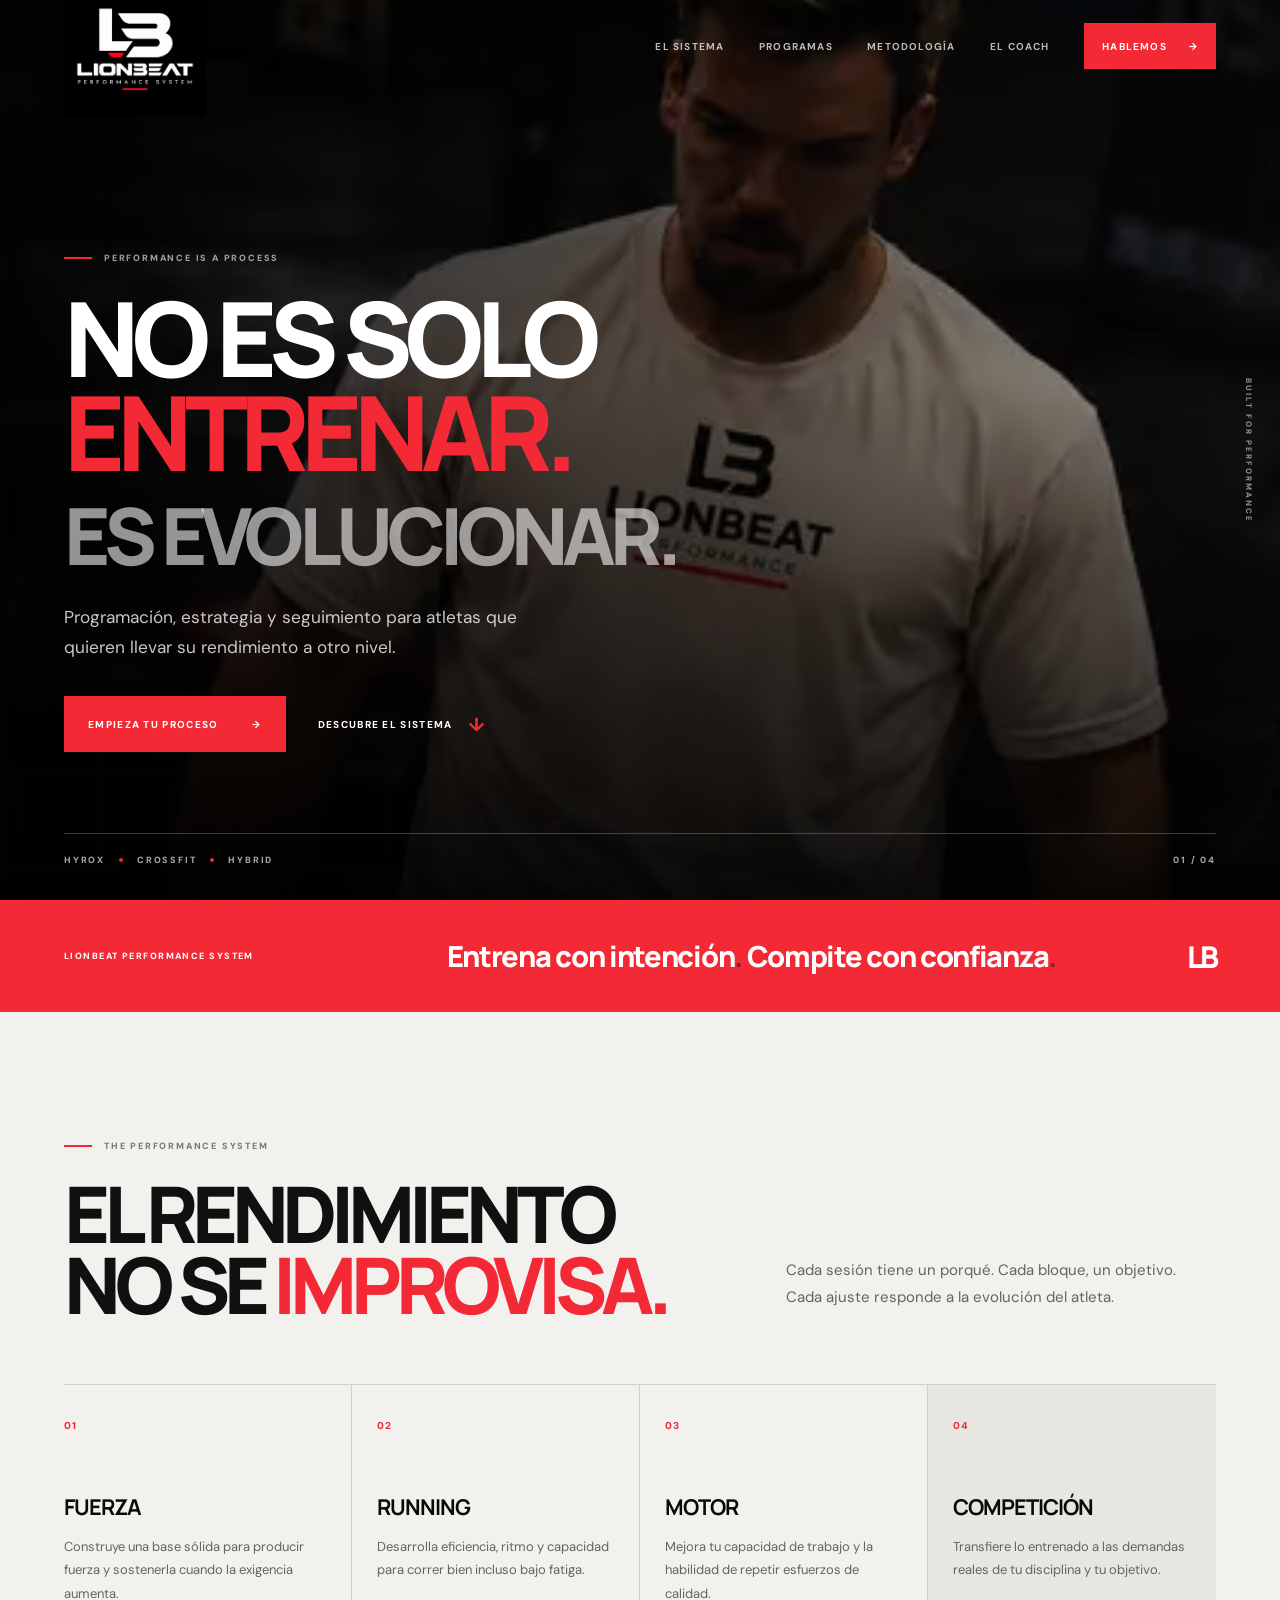
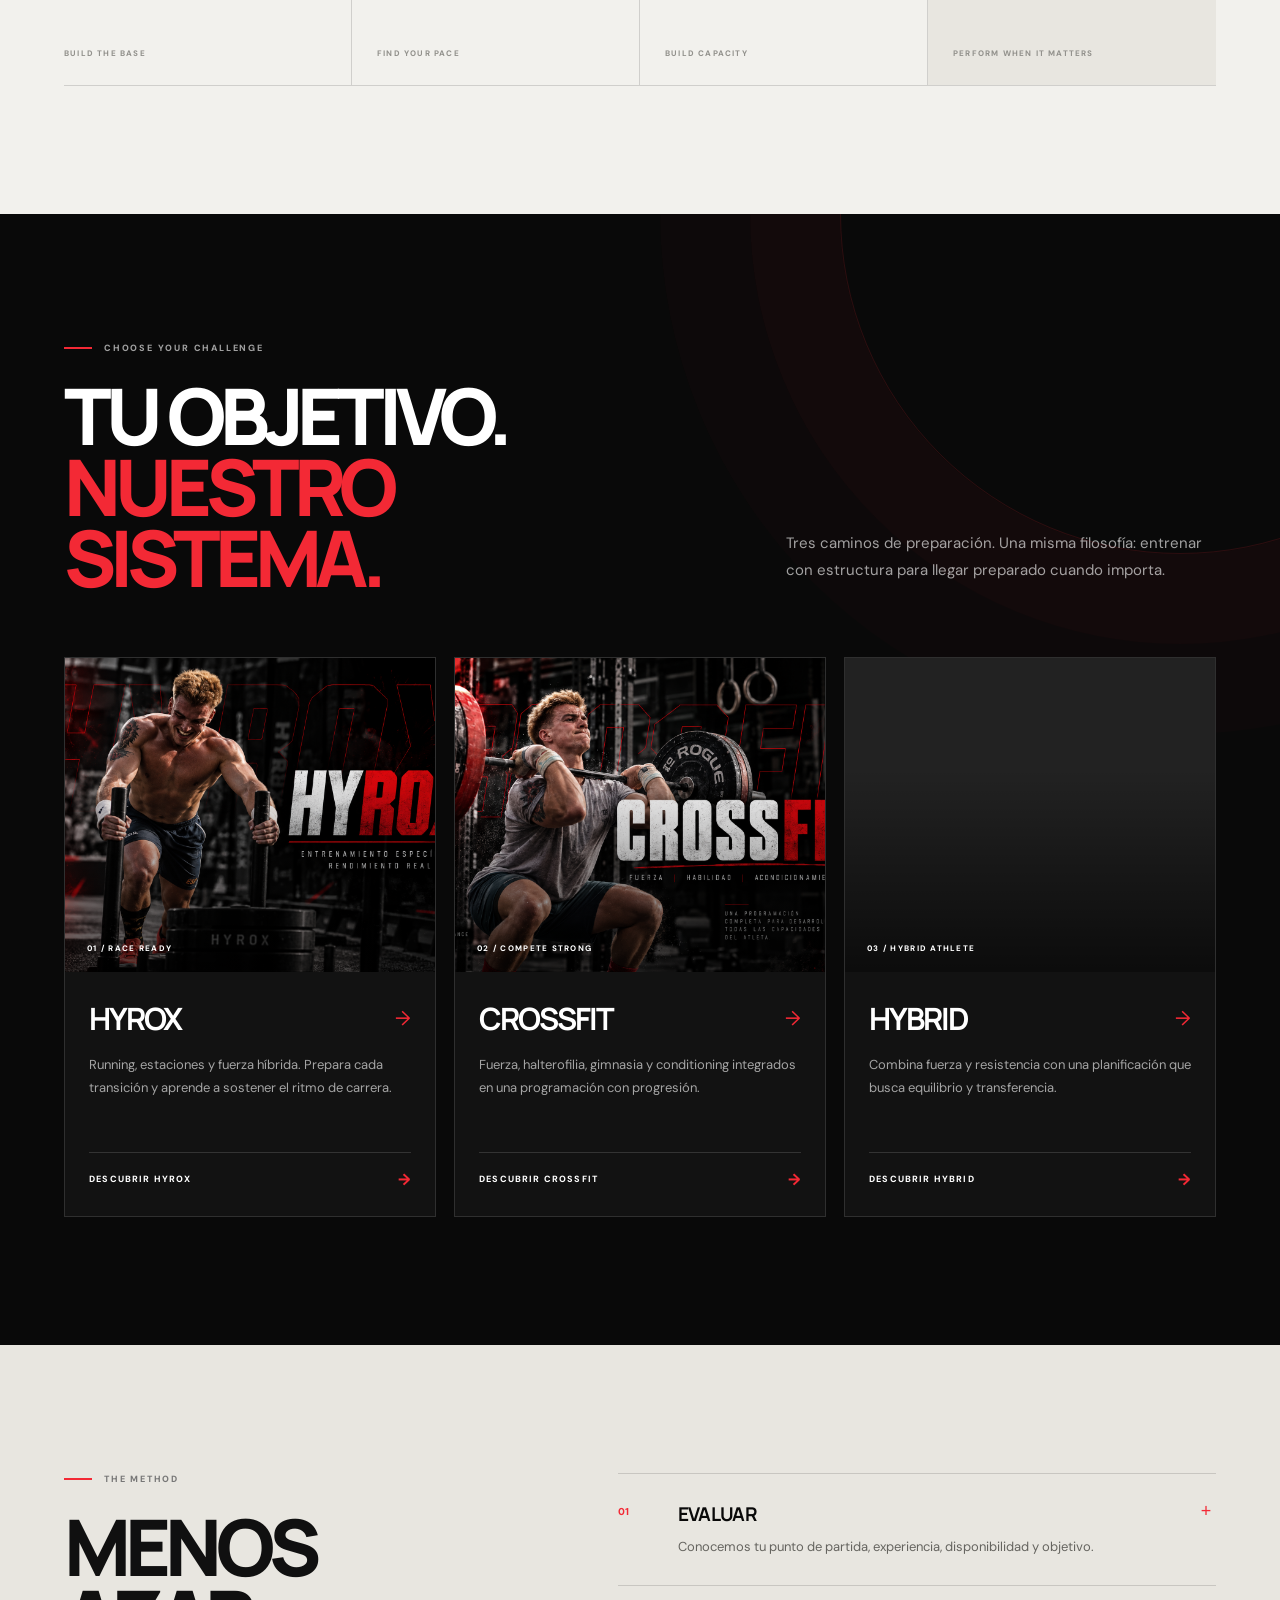
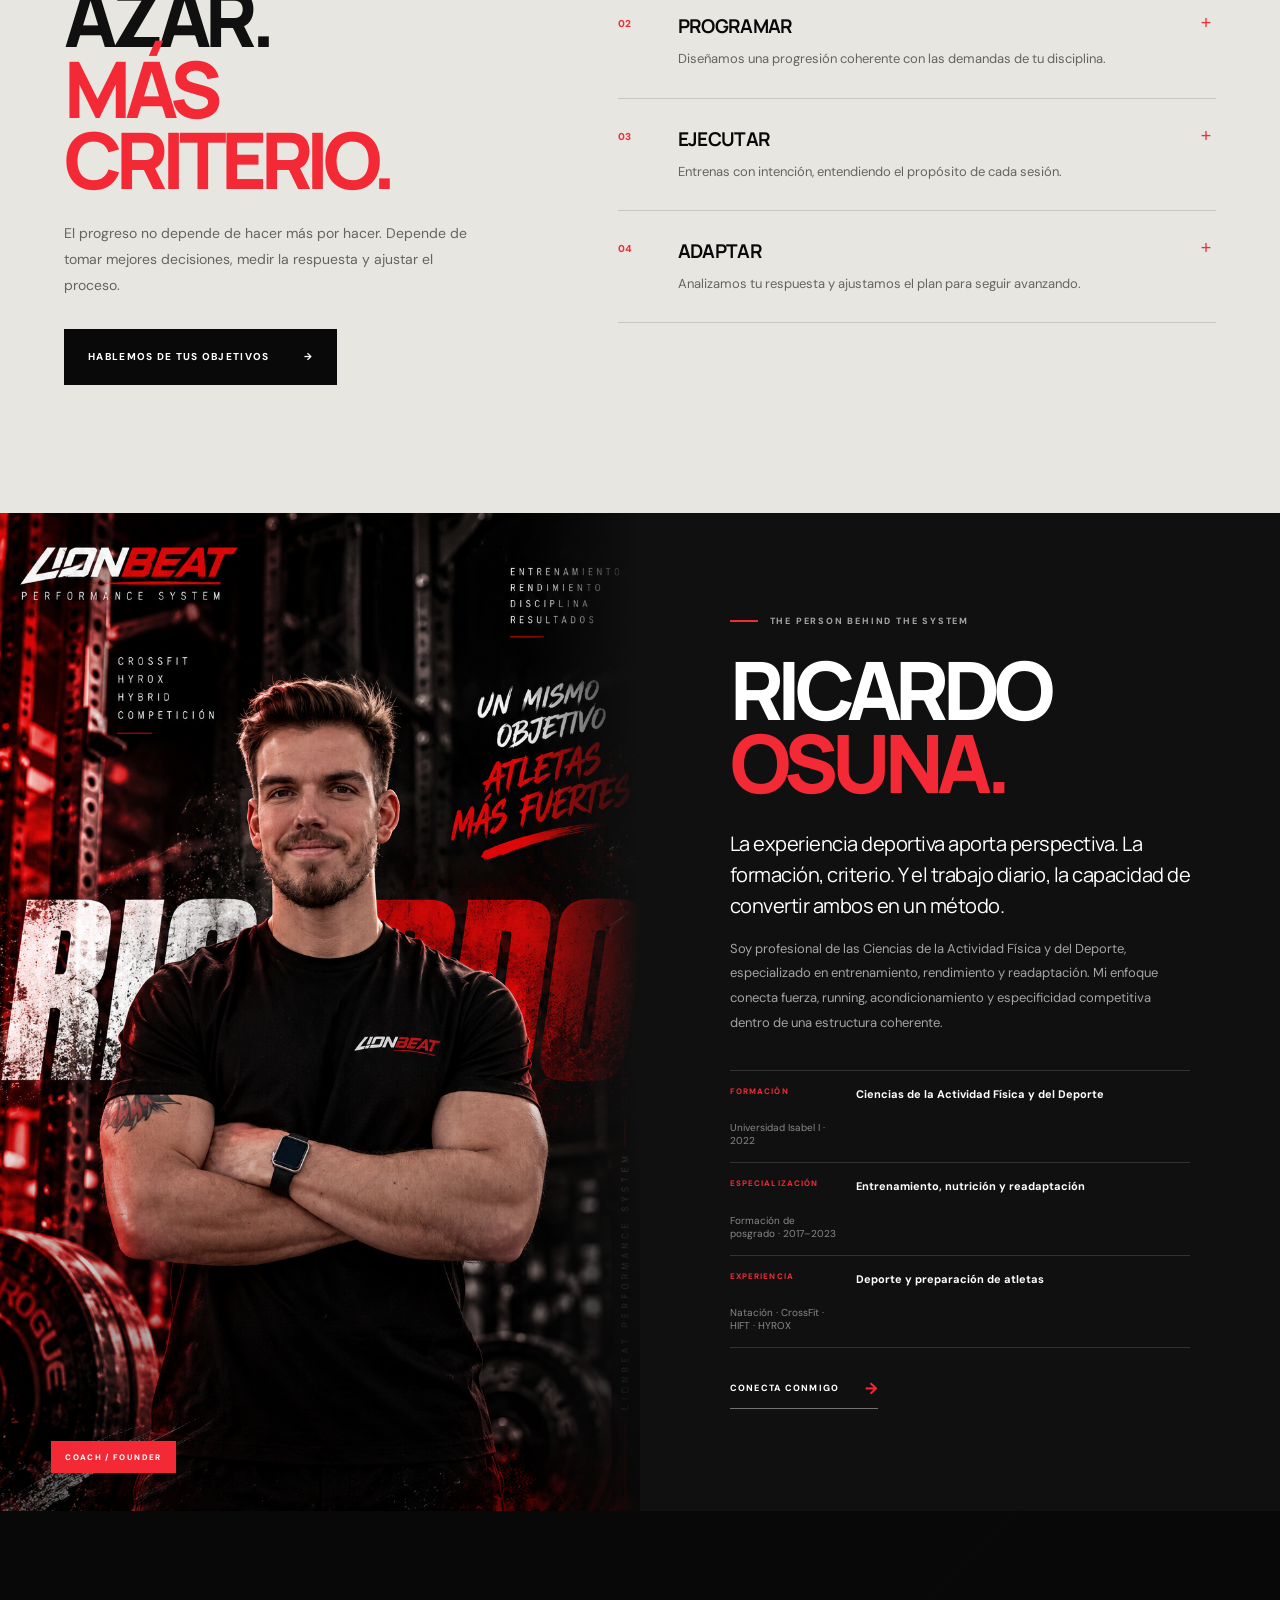
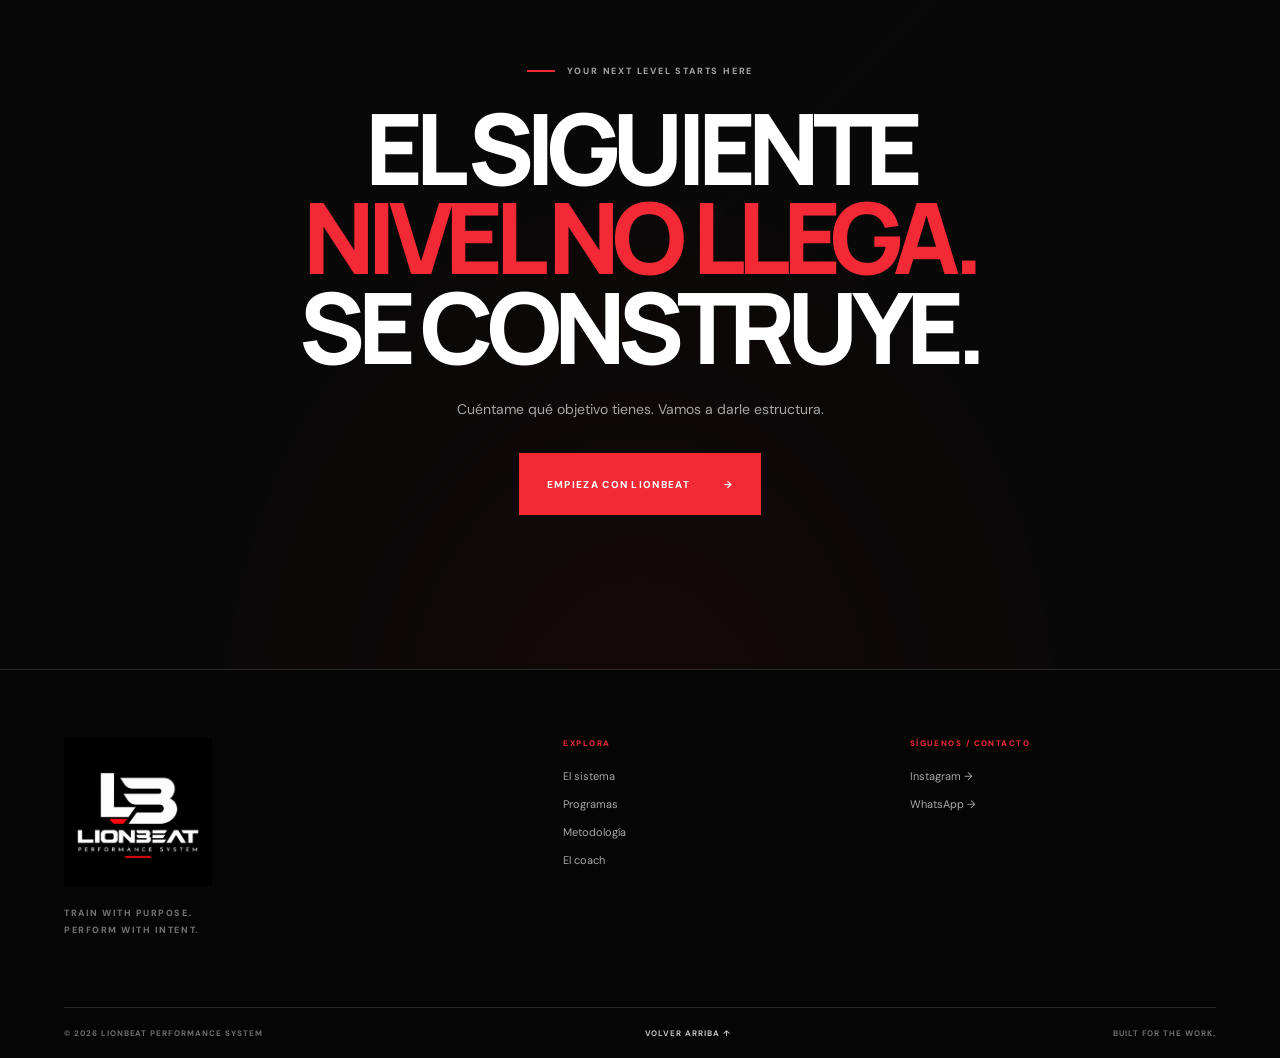
==== commit 3d84cb3d: "Fix mobile header logo overflow and remove emoji arrows" ====
--- a/index.html
+++ b/index.html
@@ -12,7 +12,7 @@
   <link rel="preconnect" href="https://fonts.googleapis.com">
   <link rel="preconnect" href="https://fonts.gstatic.com" crossorigin>
   <link href="https://fonts.googleapis.com/css2?family=DM+Sans:wght@400;500;600;700;800&family=Manrope:wght@400;500;600;700;800&display=swap" rel="stylesheet">
-  <link rel="preload" as="image" href="assets/lionbeat-hero.webp" fetchpriority="high">
+  <link rel="preload" as="image" href="assets/lionbeat-hero.webp?v=2" fetchpriority="high">
   <link rel="stylesheet" href="css/style.css">
   <meta property="og:type" content="website">
   <meta property="og:locale" content="es_ES">
@@ -150,10 +150,10 @@
           <a class="button button-dark" href="https://wa.me/34633090021?text=Hola%20Ricardo%2C%20quiero%20conocer%20la%20metodolog%C3%ADa%20LionBeat." target="_blank" rel="noopener noreferrer">Hablemos de tus objetivos <span aria-hidden="true">→</span></a>
         </div>
         <div class="method-steps">
-          <article class="method-step reveal"><span>01</span><div><h3>EVALUAR</h3><p>Conocemos tu punto de partida, experiencia, disponibilidad y objetivo.</p></div><b aria-hidden="true">↗</b></article>
-          <article class="method-step reveal"><span>02</span><div><h3>PROGRAMAR</h3><p>Diseñamos una progresión coherente con las demandas de tu disciplina.</p></div><b aria-hidden="true">↗</b></article>
-          <article class="method-step reveal"><span>03</span><div><h3>EJECUTAR</h3><p>Entrenas con intención, entendiendo el propósito de cada sesión.</p></div><b aria-hidden="true">↗</b></article>
-          <article class="method-step reveal"><span>04</span><div><h3>ADAPTAR</h3><p>Analizamos tu respuesta y ajustamos el plan para seguir avanzando.</p></div><b aria-hidden="true">→</b></article>
+          <article class="method-step reveal"><span>01</span><div><h3>EVALUAR</h3><p>Conocemos tu punto de partida, experiencia, disponibilidad y objetivo.</p></div><b class="method-arrow" aria-hidden="true">+</b></article>
+          <article class="method-step reveal"><span>02</span><div><h3>PROGRAMAR</h3><p>Diseñamos una progresión coherente con las demandas de tu disciplina.</p></div><b class="method-arrow" aria-hidden="true">+</b></article>
+          <article class="method-step reveal"><span>03</span><div><h3>EJECUTAR</h3><p>Entrenas con intención, entendiendo el propósito de cada sesión.</p></div><b class="method-arrow" aria-hidden="true">+</b></article>
+          <article class="method-step reveal"><span>04</span><div><h3>ADAPTAR</h3><p>Analizamos tu respuesta y ajustamos el plan para seguir avanzando.</p></div><b class="method-arrow" aria-hidden="true">+</b></article>
         </div>
       </div>
     </section>
--- a/css/style.css
+++ b/css/style.css
@@ -310,4 +310,63 @@
   html{scroll-behavior:auto}
   *,*::before,*::after{animation-duration:.01ms!important;animation-iteration-count:1!important;transition-duration:.01ms!important;scroll-behavior:auto!important}
   .js-enabled .reveal{opacity:1;transform:none}
-}+}
+
+/* Mobile header refinement — keep the brand mark inside the fixed bar */
+@media (max-width:767px){
+  .site-header{
+    background:rgba(8,8,8,.96);
+    border-bottom-color:rgba(255,255,255,.12);
+  }
+  .site-header.scrolled{
+    background:rgba(8,8,8,.94);
+  }
+  .site-header .nav-wrap{
+    height:72px;
+  }
+  .site-header .brand{
+    width:112px;
+    height:68px;
+    display:flex;
+    align-items:center;
+    overflow:hidden;
+  }
+  .site-header .brand img{
+    display:block;
+    width:100%;
+    height:100%;
+    object-fit:contain;
+    object-position:left center;
+  }
+  .site-header .menu-toggle{
+    flex:0 0 46px;
+    width:46px;
+    height:46px;
+  }
+  .method-arrow{
+    display:flex;
+    align-items:center;
+    justify-content:center;
+    width:18px;
+    height:18px;
+    color:var(--color-red);
+    font-family:Arial,sans-serif;
+    font-size:21px;
+    font-weight:400;
+    line-height:1;
+    font-style:normal;
+  }
+}
+.method-arrow{
+  display:flex;
+  align-items:center;
+  justify-content:center;
+  width:20px;
+  height:20px;
+  color:var(--color-red);
+  font-family:Arial,sans-serif;
+  font-size:20px;
+  font-weight:400;
+  line-height:1;
+  font-style:normal;
+}
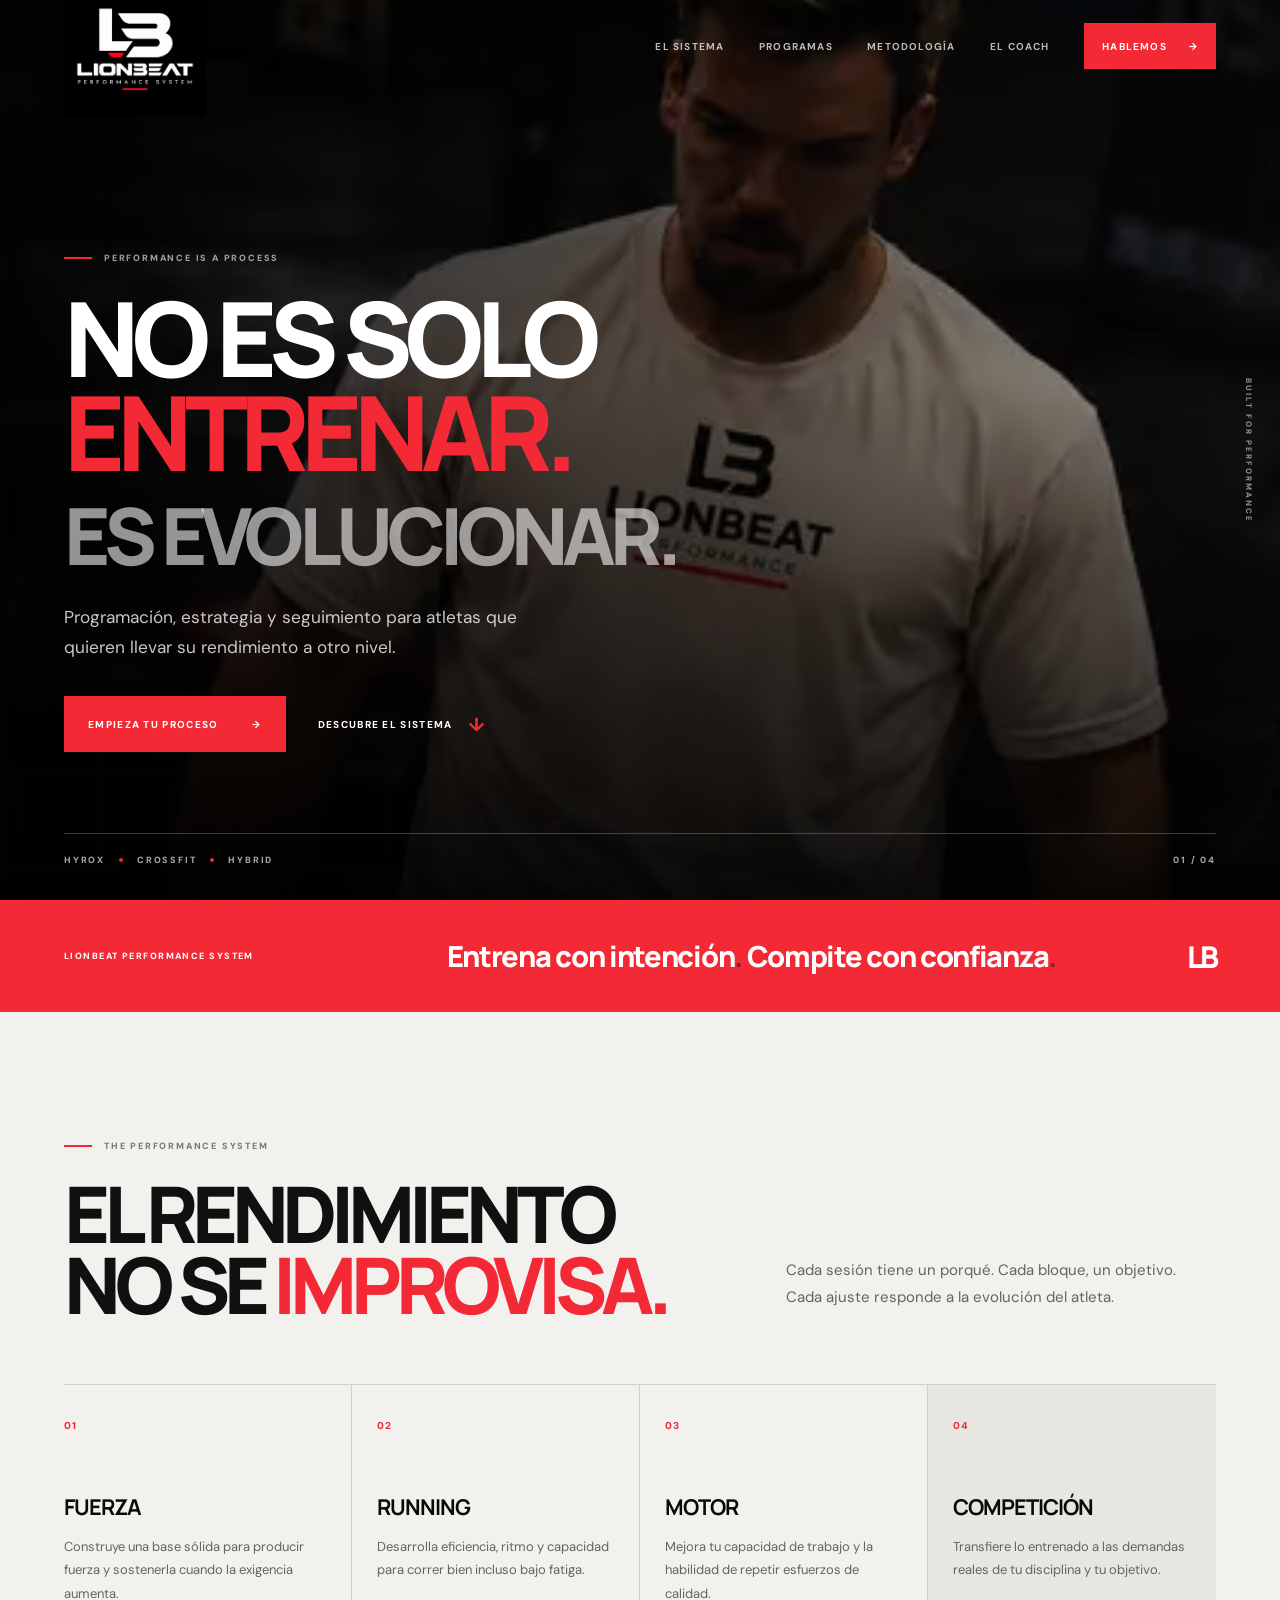
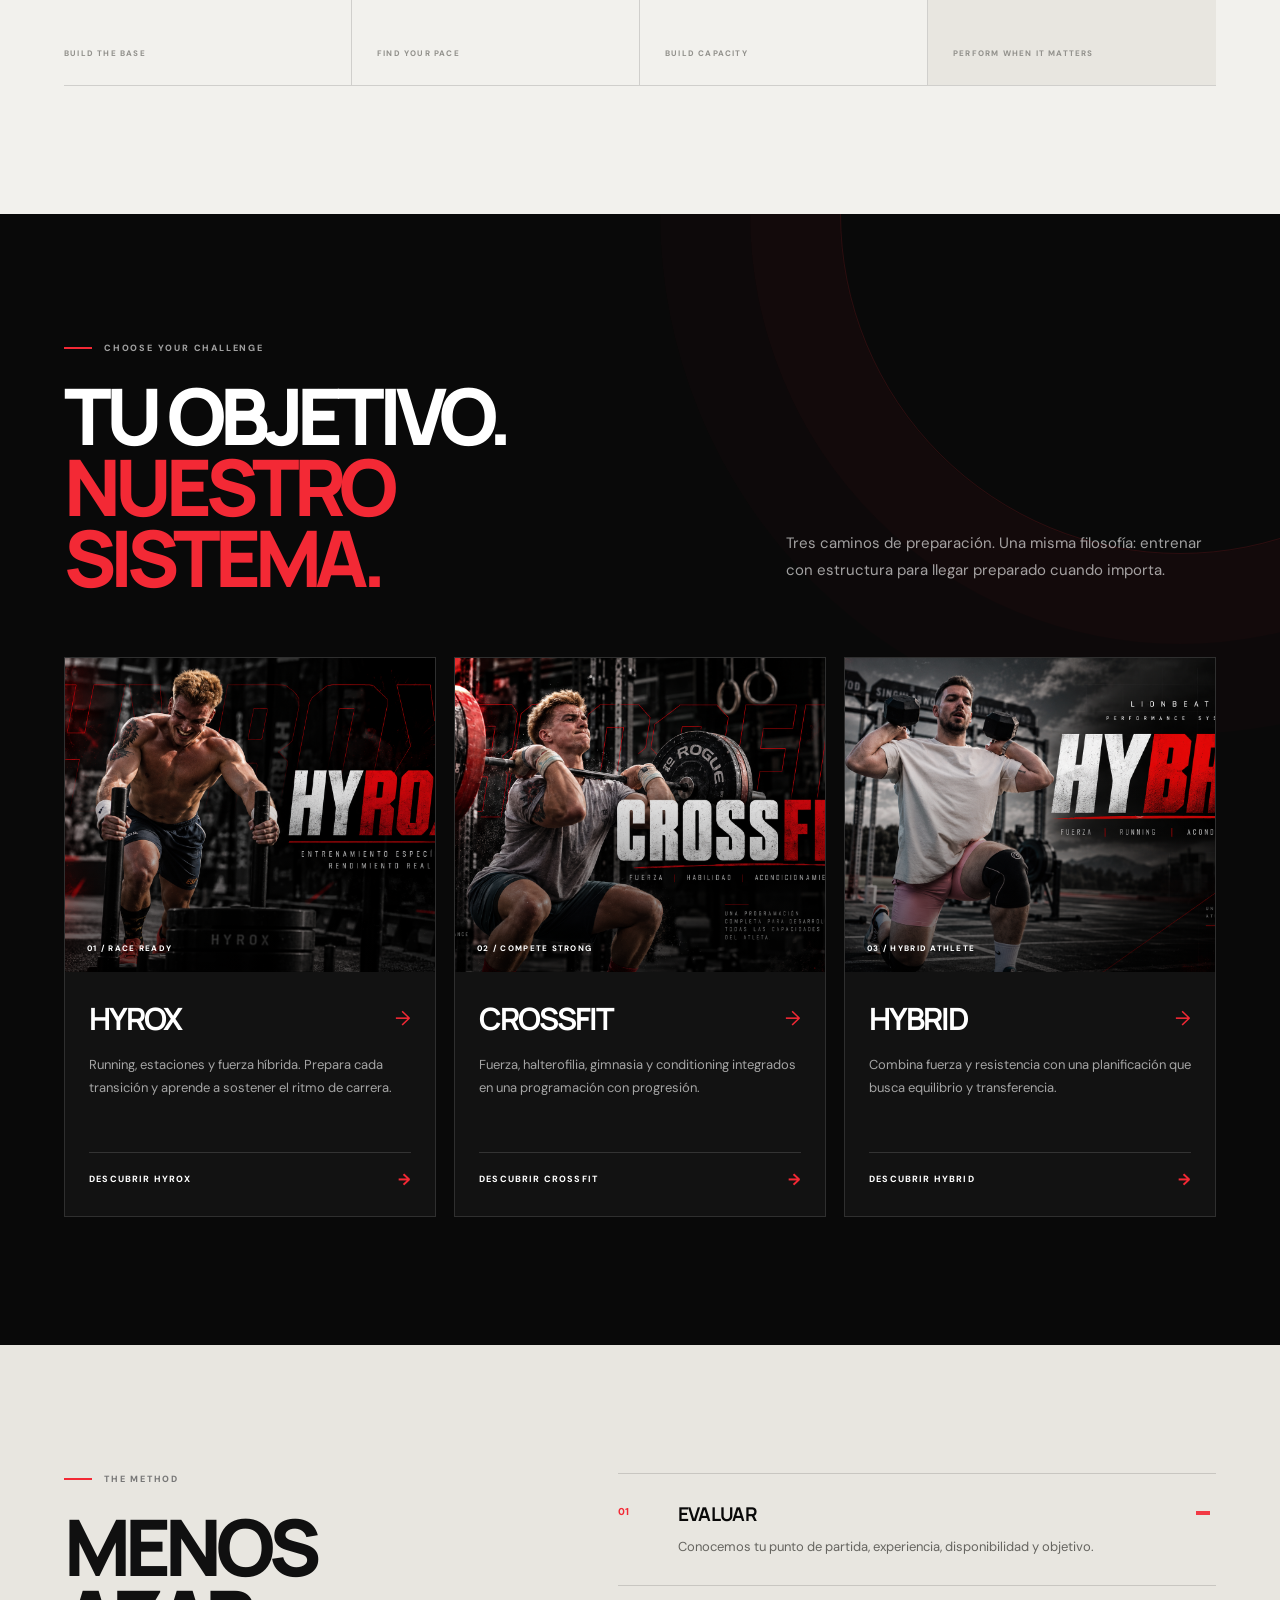
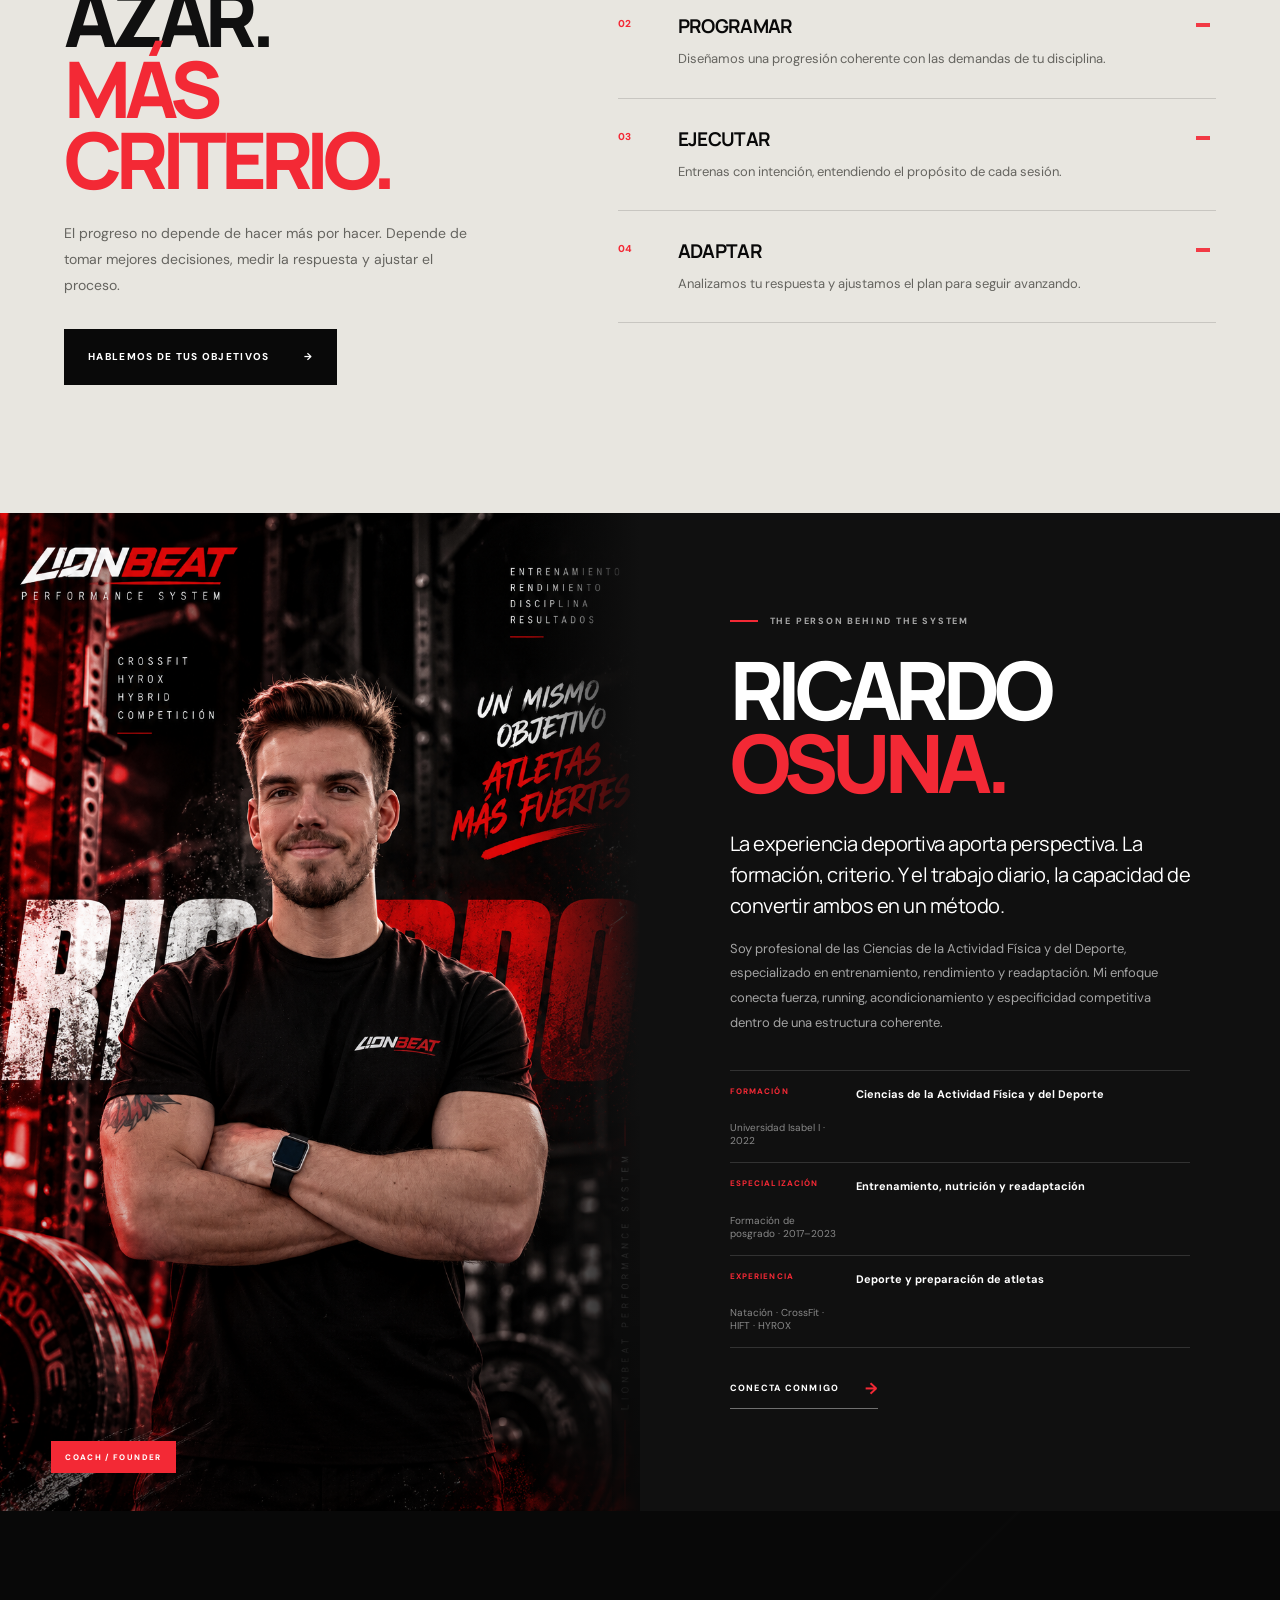
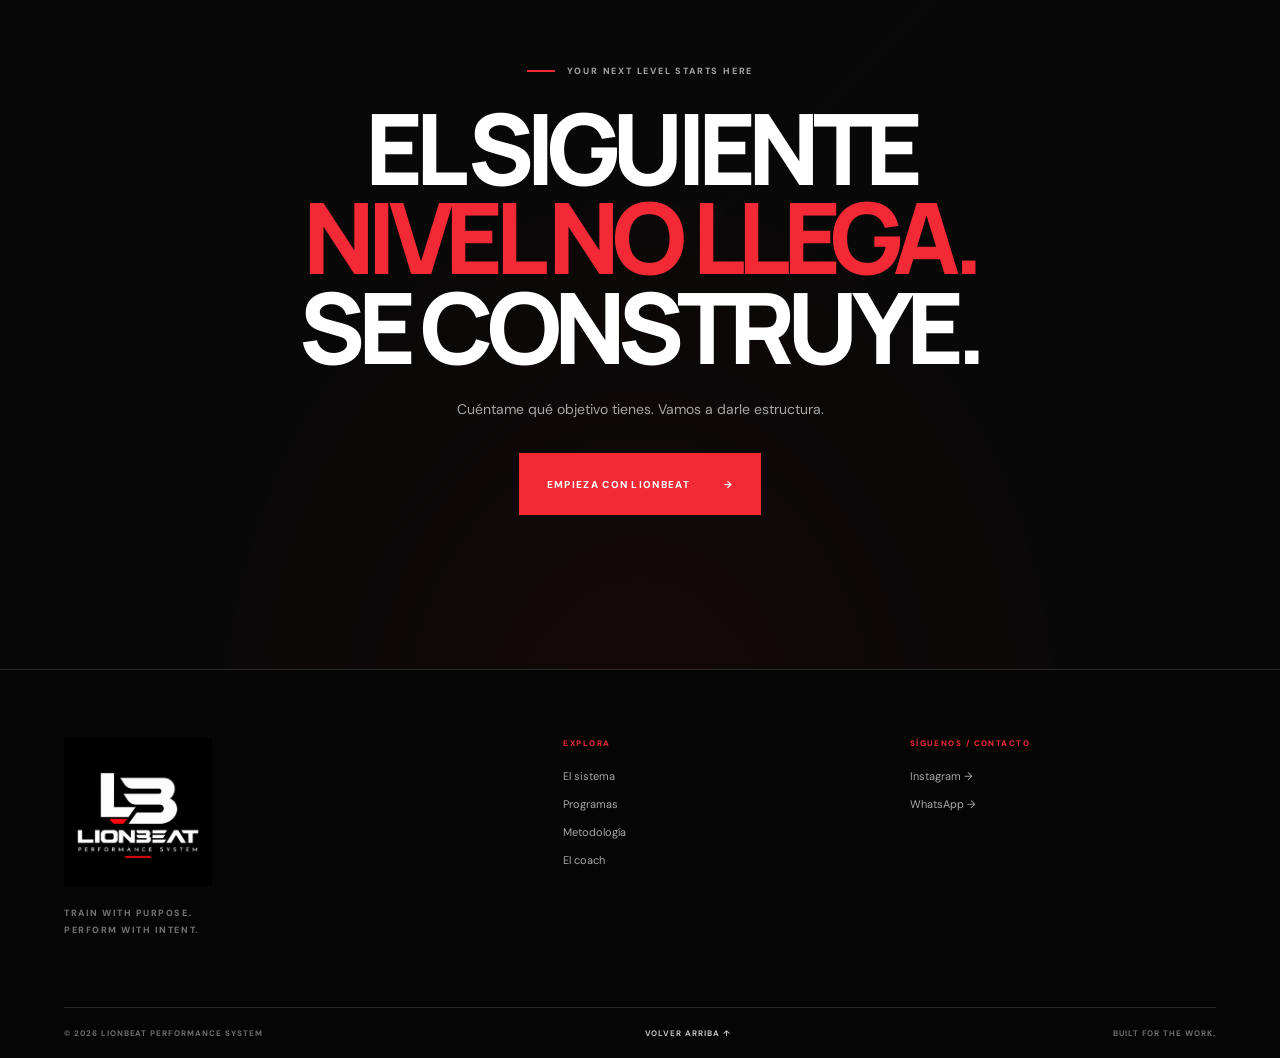
==== commit 182a80cf: "Remove misleading plus markers from method steps" ====
--- a/index.html
+++ b/index.html
@@ -150,10 +150,10 @@
           <a class="button button-dark" href="https://wa.me/34633090021?text=Hola%20Ricardo%2C%20quiero%20conocer%20la%20metodolog%C3%ADa%20LionBeat." target="_blank" rel="noopener noreferrer">Hablemos de tus objetivos <span aria-hidden="true">→</span></a>
         </div>
         <div class="method-steps">
-          <article class="method-step reveal"><span>01</span><div><h3>EVALUAR</h3><p>Conocemos tu punto de partida, experiencia, disponibilidad y objetivo.</p></div><b class="method-arrow" aria-hidden="true">+</b></article>
-          <article class="method-step reveal"><span>02</span><div><h3>PROGRAMAR</h3><p>Diseñamos una progresión coherente con las demandas de tu disciplina.</p></div><b class="method-arrow" aria-hidden="true">+</b></article>
-          <article class="method-step reveal"><span>03</span><div><h3>EJECUTAR</h3><p>Entrenas con intención, entendiendo el propósito de cada sesión.</p></div><b class="method-arrow" aria-hidden="true">+</b></article>
-          <article class="method-step reveal"><span>04</span><div><h3>ADAPTAR</h3><p>Analizamos tu respuesta y ajustamos el plan para seguir avanzando.</p></div><b class="method-arrow" aria-hidden="true">+</b></article>
+          <article class="method-step reveal"><span>01</span><div><h3>EVALUAR</h3><p>Conocemos tu punto de partida, experiencia, disponibilidad y objetivo.</p></div><span class="method-marker" aria-hidden="true"></span></article>
+          <article class="method-step reveal"><span>02</span><div><h3>PROGRAMAR</h3><p>Diseñamos una progresión coherente con las demandas de tu disciplina.</p></div><span class="method-marker" aria-hidden="true"></span></article>
+          <article class="method-step reveal"><span>03</span><div><h3>EJECUTAR</h3><p>Entrenas con intención, entendiendo el propósito de cada sesión.</p></div><span class="method-marker" aria-hidden="true"></span></article>
+          <article class="method-step reveal"><span>04</span><div><h3>ADAPTAR</h3><p>Analizamos tu respuesta y ajustamos el plan para seguir avanzando.</p></div><span class="method-marker" aria-hidden="true"></span></article>
         </div>
       </div>
     </section>
--- a/css/style.css
+++ b/css/style.css
@@ -370,3 +370,14 @@
   line-height:1;
   font-style:normal;
 }
+
+
+/* Method phases are informational, not accordion controls */
+.method-marker{
+  display:block;
+  width:14px;
+  height:2px;
+  margin-top:10px;
+  background:var(--color-red);
+  opacity:.9;
+}
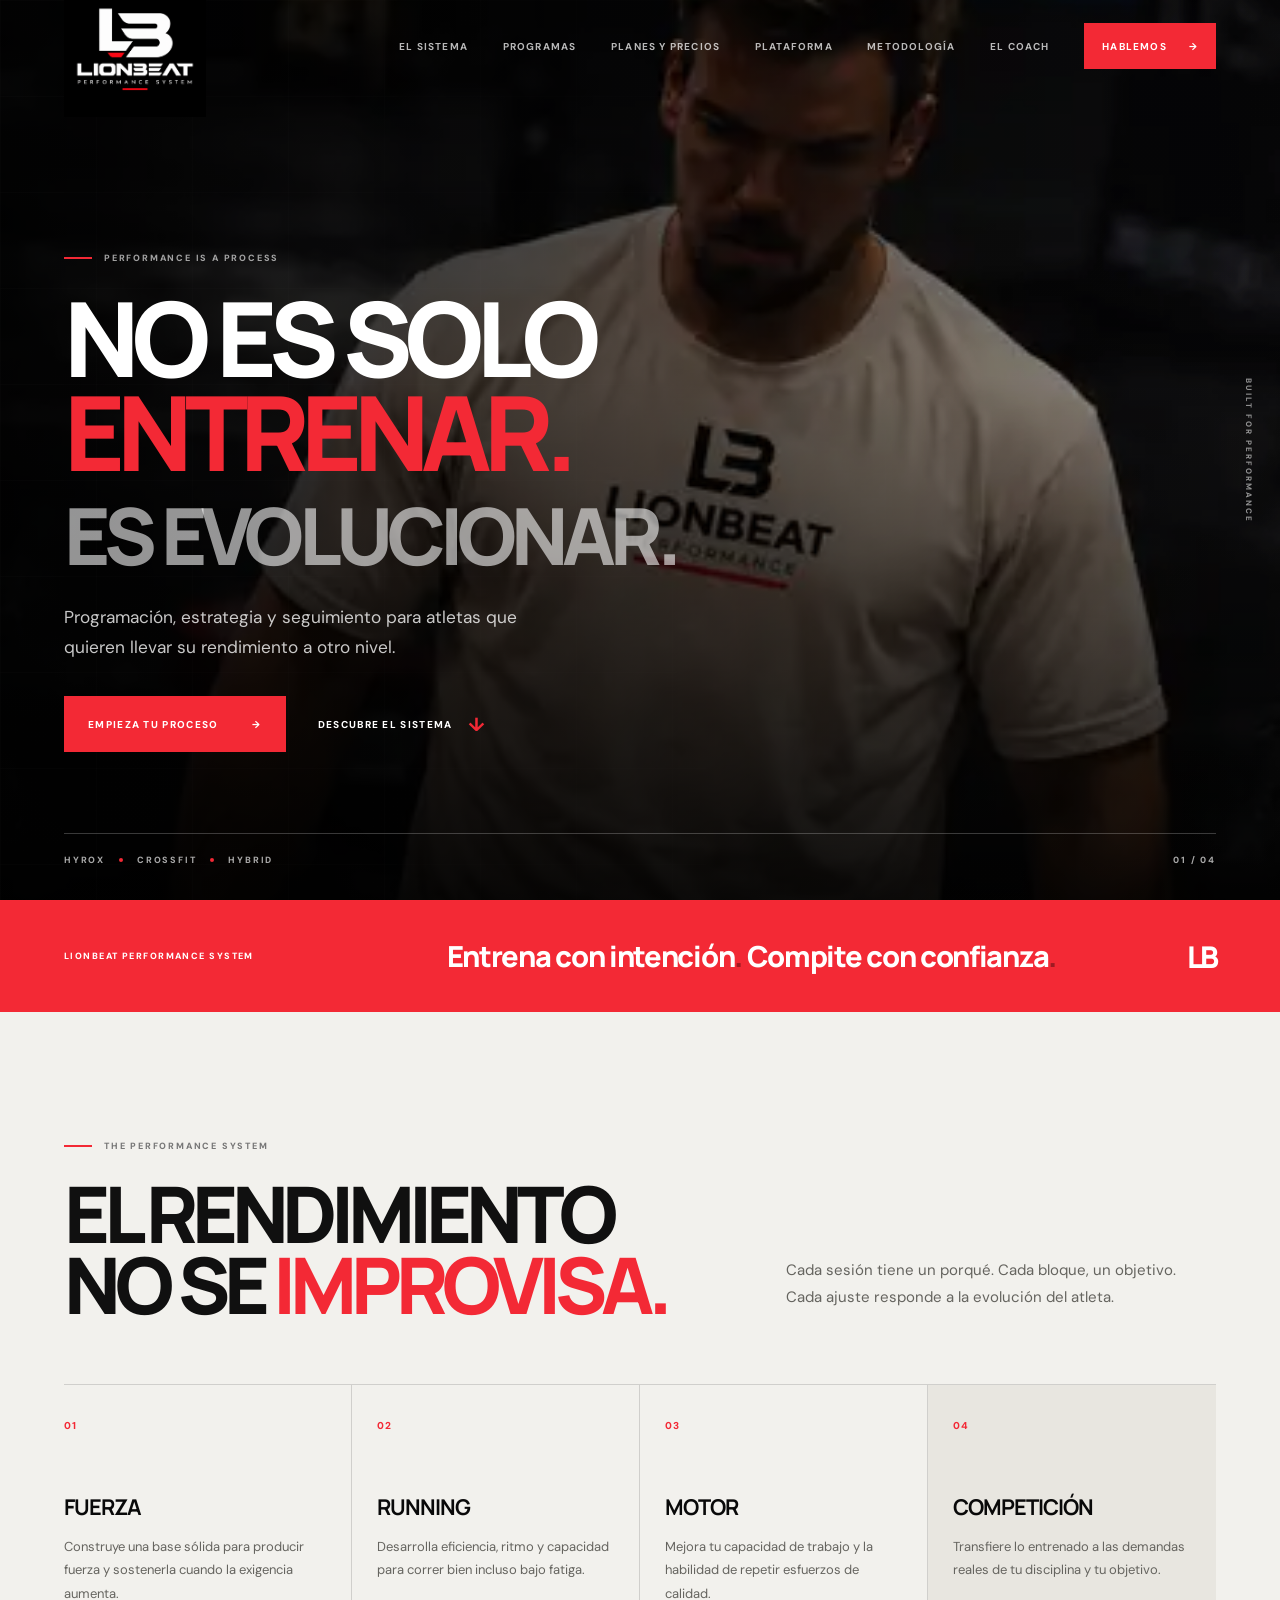
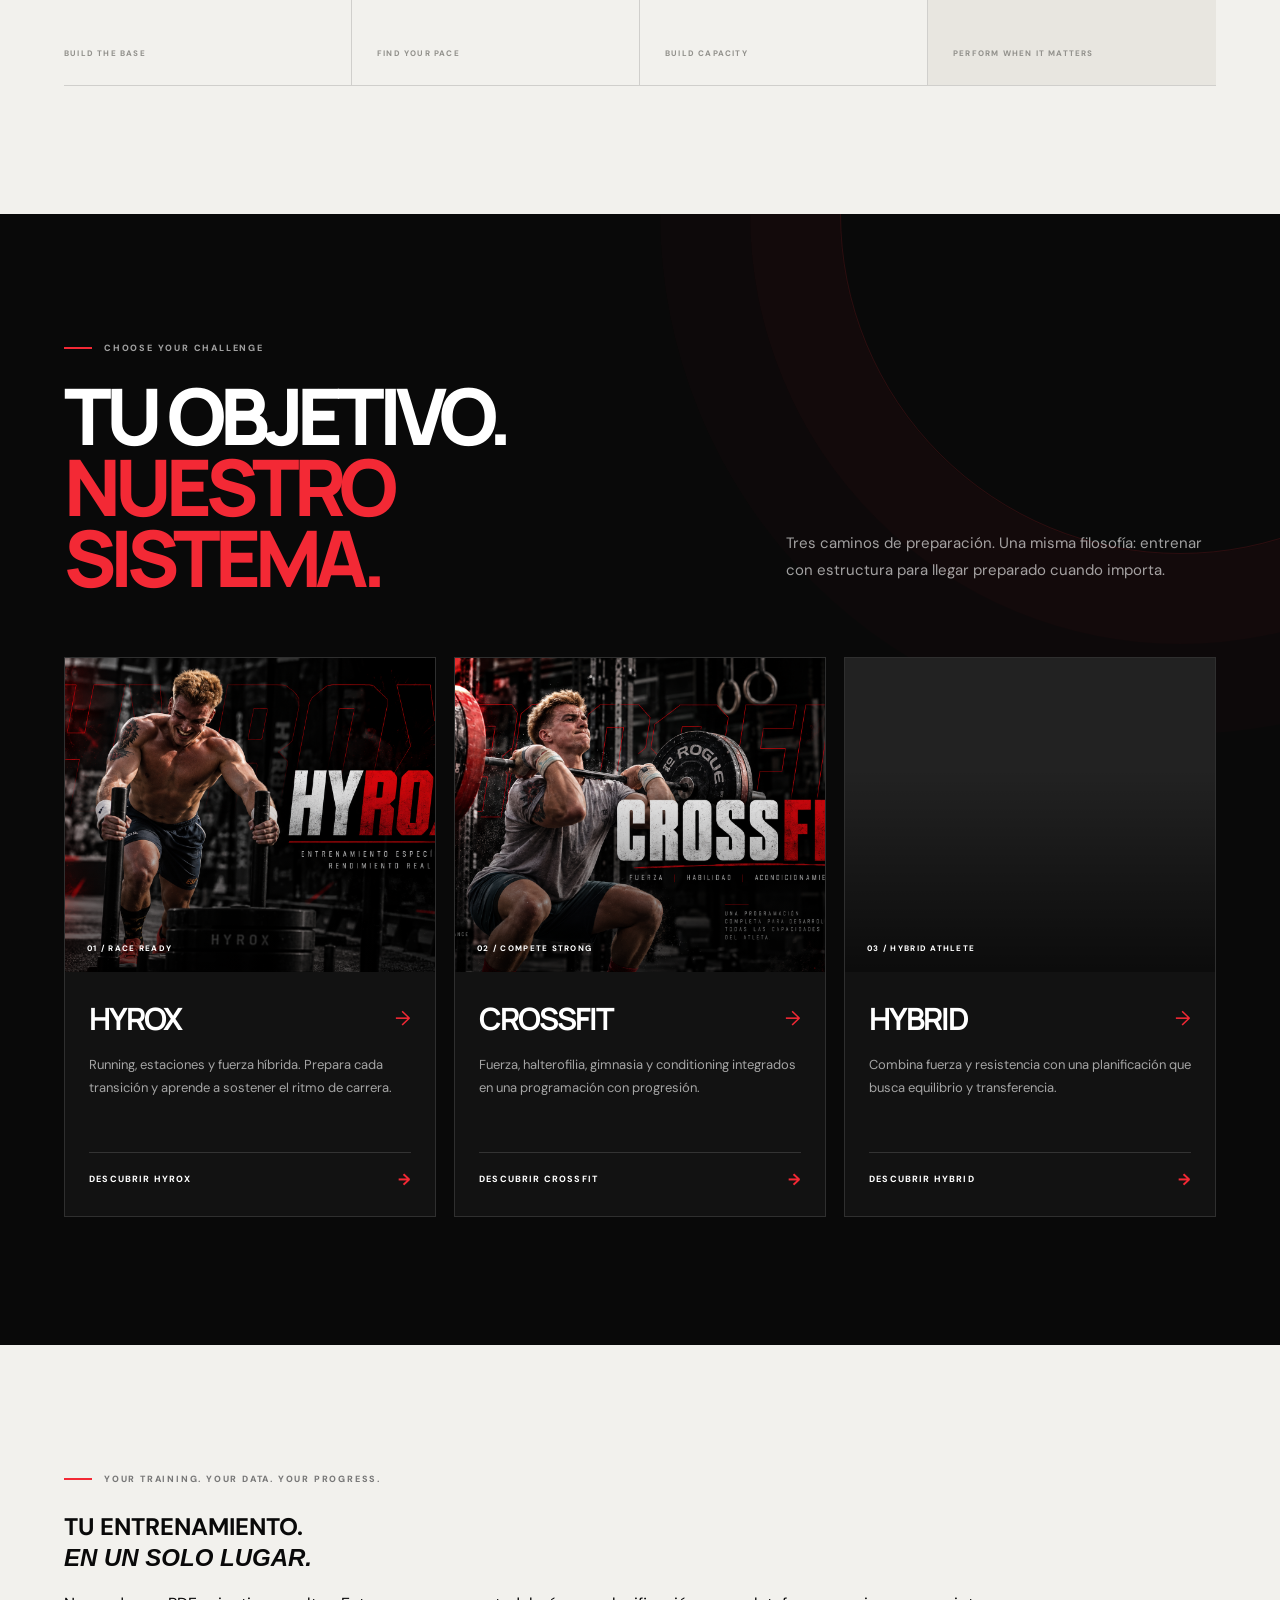
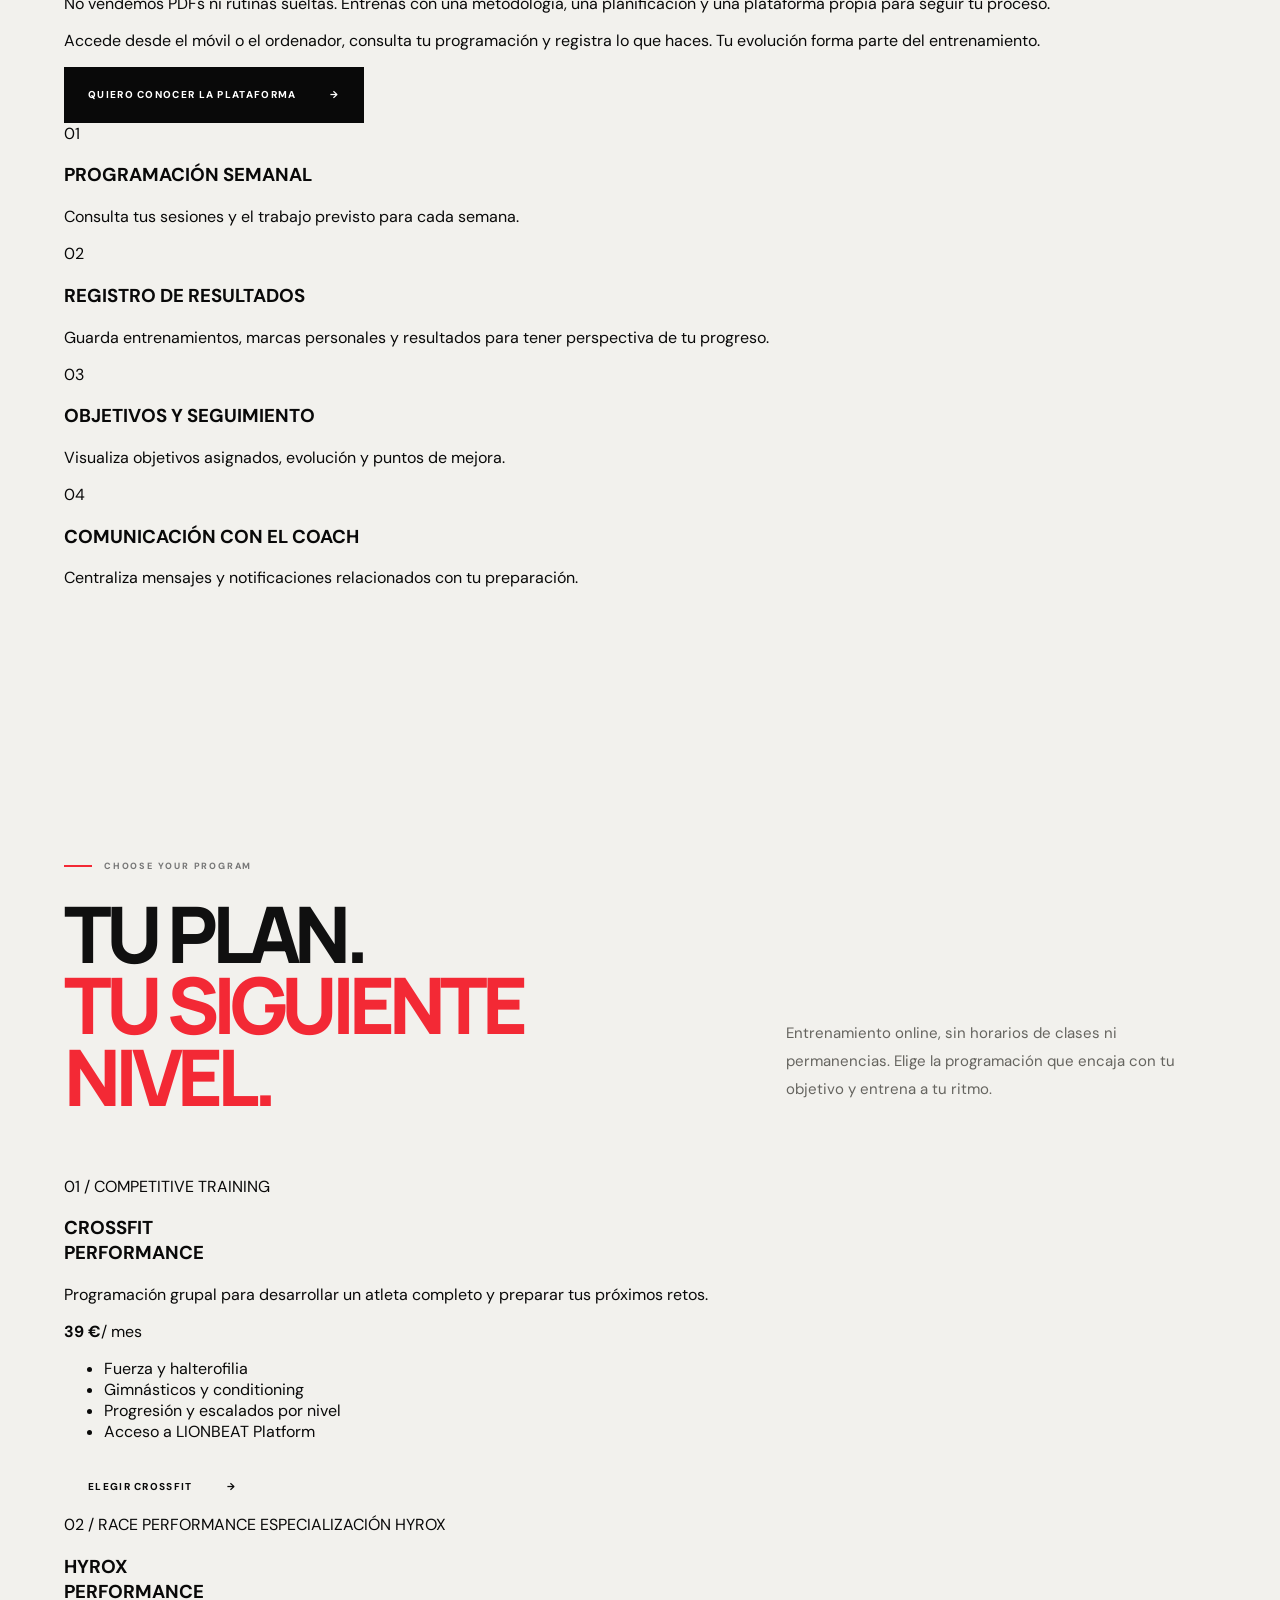
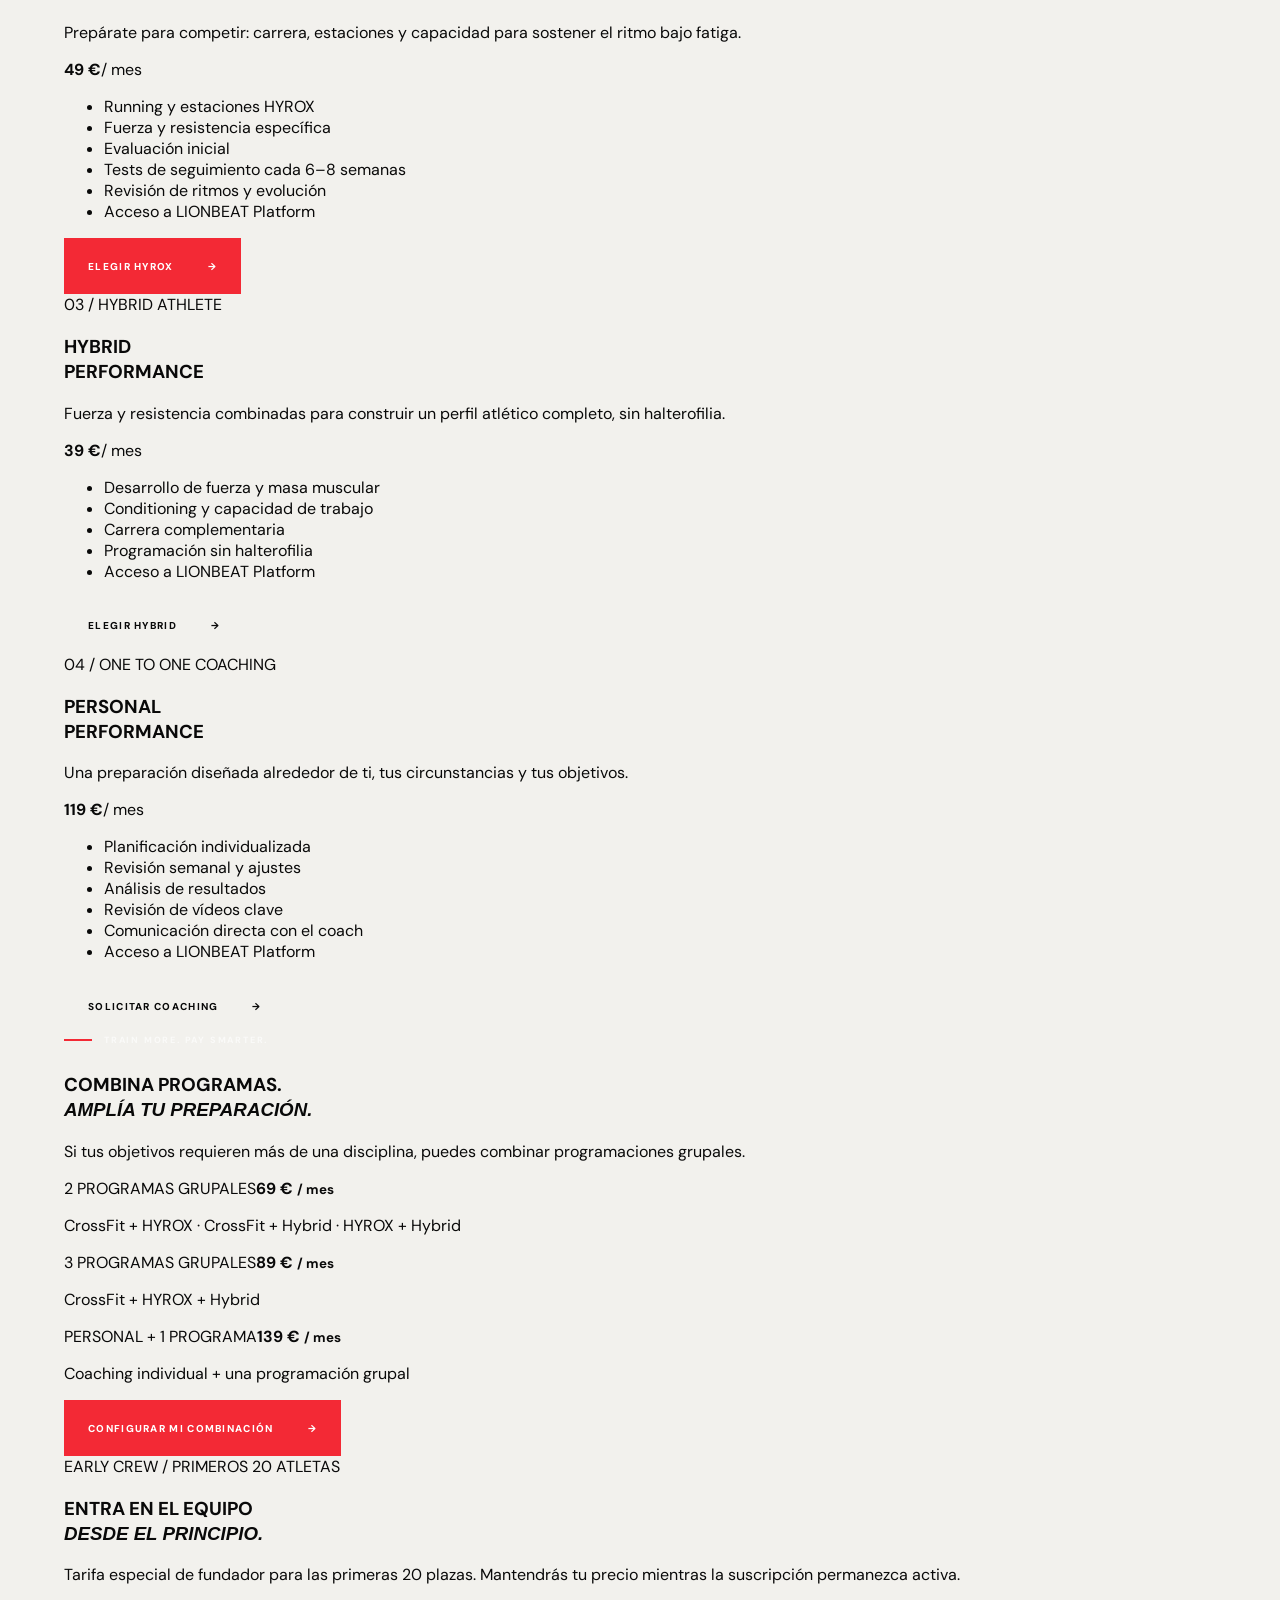
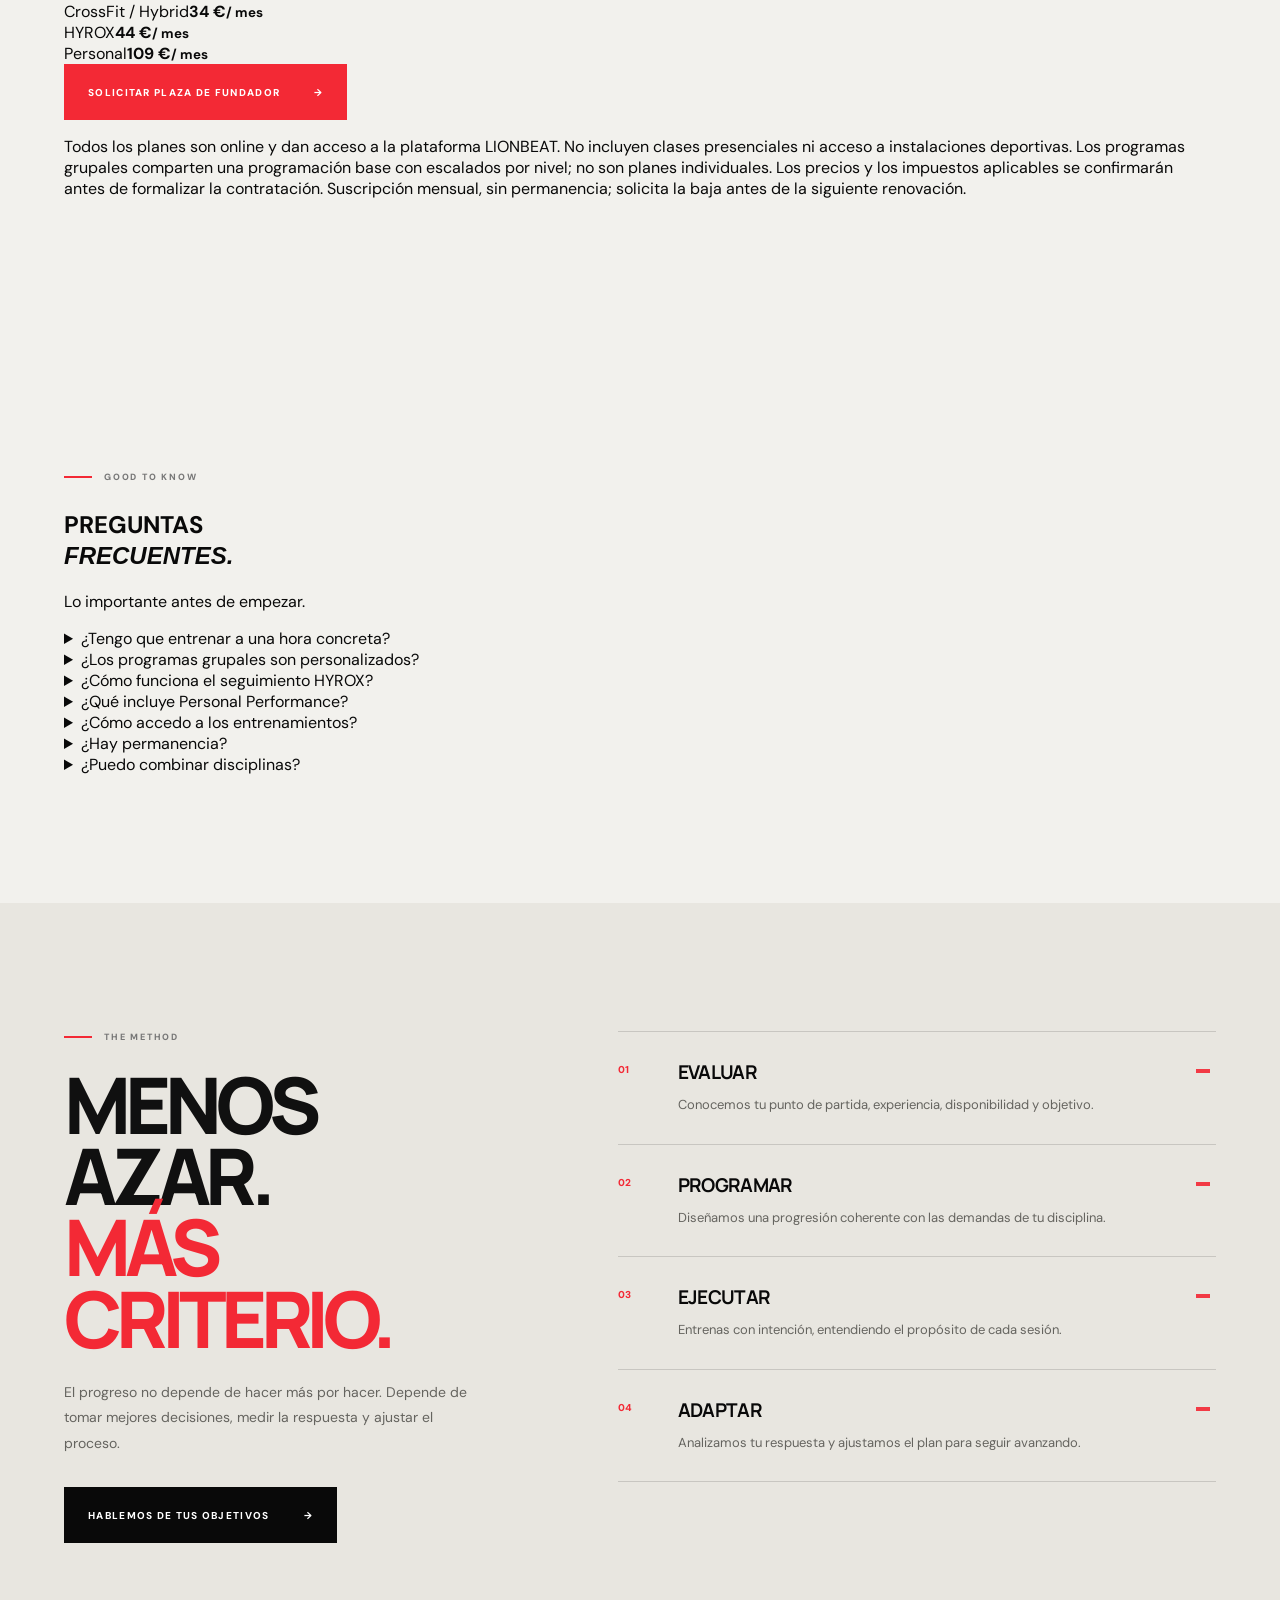
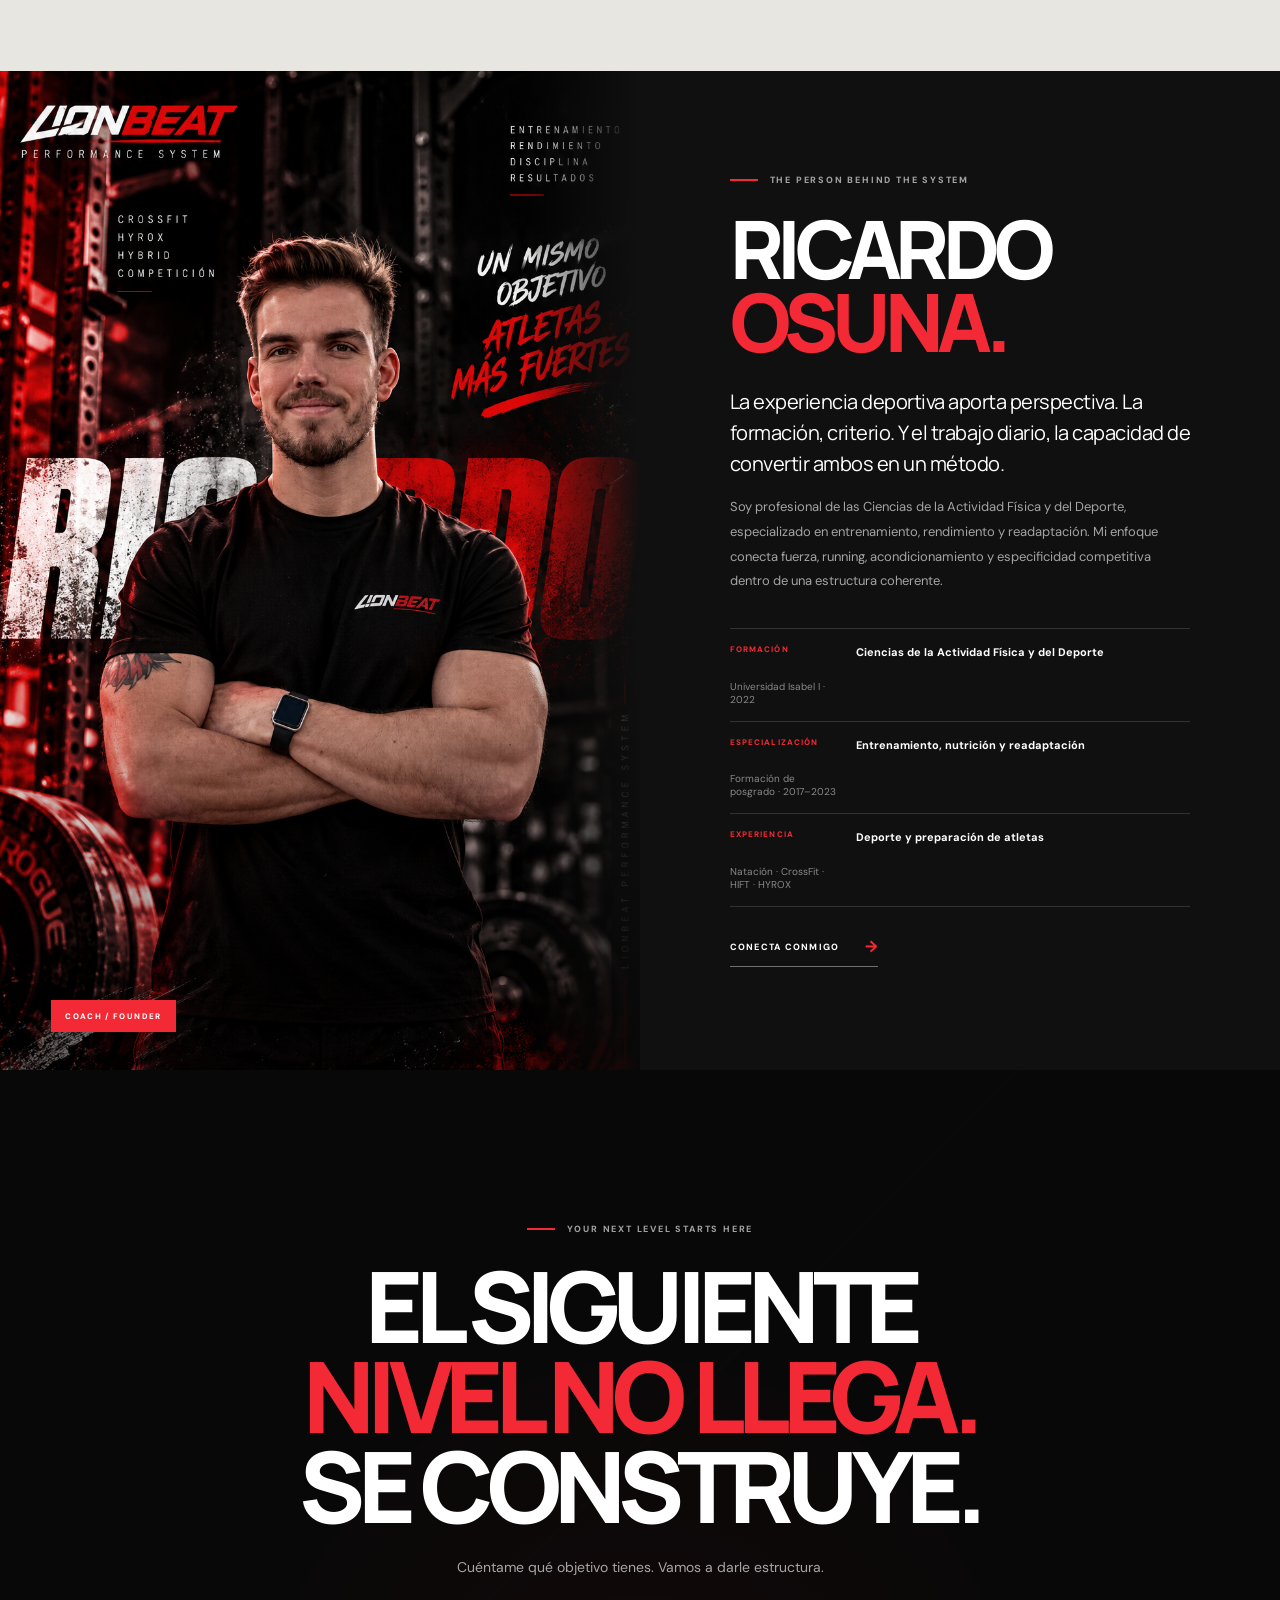
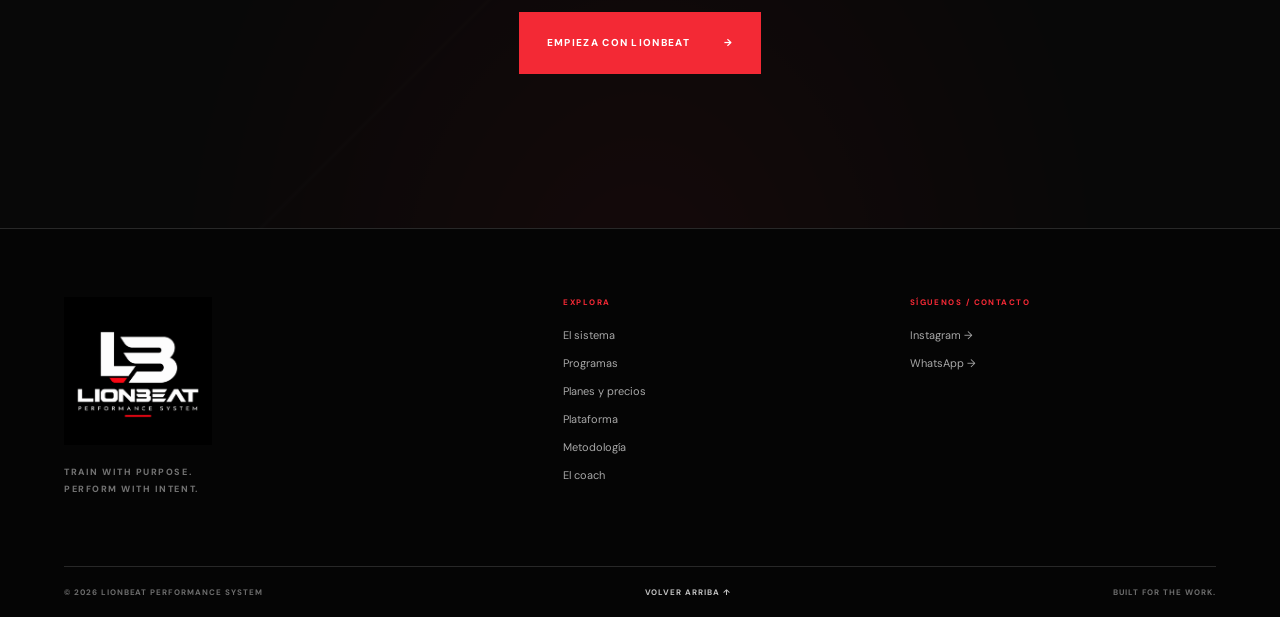
==== commit bba493f8: "Add LIONBEAT online programs, pricing and platform sections" ====
--- a/index.html
+++ b/index.html
@@ -4,7 +4,7 @@
   <meta charset="utf-8">
   <meta name="viewport" content="width=device-width, initial-scale=1, viewport-fit=cover">
   <meta name="theme-color" content="#090909">
-  <meta name="description" content="LIONBEAT PERFORMANCE SYSTEM. Entrenamiento y programación para atletas de HYROX, CrossFit y deporte híbrido. Estructura, criterio y seguimiento para competir mejor.">
+  <meta name="description" content="Entrenamiento online LIONBEAT: programación de CrossFit, HYROX, Hybrid y coaching personalizado. Seguimiento de tu evolución desde nuestra plataforma.">
   <meta name="author" content="Ricardo Osuna">
   <meta name="robots" content="index, follow">
   <link rel="canonical" href="https://lionbeat-landing.vercel.app/">
@@ -41,6 +41,8 @@
       <nav class="main-nav" id="main-nav" aria-label="Navegación principal" aria-hidden="false">
         <a href="#system">El sistema</a>
         <a href="#programs">Programas</a>
+        <a href="#pricing">Planes y precios</a>
+        <a href="#platform">Plataforma</a>
         <a href="#method">Metodología</a>
         <a href="#about">El coach</a>
         <a class="nav-cta" href="https://wa.me/34633090021?text=Hola%20Ricardo%2C%20quiero%20informaci%C3%B3n%20sobre%20LionBeat%20Performance." target="_blank" rel="noopener noreferrer">Hablemos <span aria-hidden="true">→</span></a>
@@ -137,6 +139,103 @@
             <div class="program-image"><img src="assets/hybrid-lionbeat.webp" alt="Entrenamiento híbrido de fuerza y resistencia" loading="lazy" decoding="async"><span class="program-tag">03 / HYBRID ATHLETE</span></div>
             <div class="program-body"><div class="program-title-row"><h3>HYBRID</h3><span aria-hidden="true">→</span></div><p>Combina fuerza y resistencia con una planificación que busca equilibrio y transferencia.</p><a href="https://wa.me/34633090021?text=Hola%20Ricardo%2C%20quiero%20informaci%C3%B3n%20sobre%20el%20entrenamiento%20h%C3%ADbrido." target="_blank" rel="noopener noreferrer">Descubrir Hybrid <span aria-hidden="true">→</span></a></div>
           </article>
+        </div>
+      </div>
+    </section>
+
+    <section class="platform-section section" id="platform" aria-labelledby="platform-title">
+      <div class="container platform-layout">
+        <div class="platform-copy reveal">
+          <p class="eyebrow eyebrow-dark"><span class="eyebrow-line"></span> YOUR TRAINING. YOUR DATA. YOUR PROGRESS.</p>
+          <h2 id="platform-title">TU ENTRENAMIENTO.<br><em>EN UN SOLO LUGAR.</em></h2>
+          <p class="platform-lead">No vendemos PDFs ni rutinas sueltas. Entrenas con una metodología, una planificación y una plataforma propia para seguir tu proceso.</p>
+          <p>Accede desde el móvil o el ordenador, consulta tu programación y registra lo que haces. Tu evolución forma parte del entrenamiento.</p>
+          <a class="button button-dark" href="https://wa.me/34633090021?text=Hola%20Ricardo%2C%20quiero%20conocer%20la%20plataforma%20LIONBEAT." target="_blank" rel="noopener noreferrer">Quiero conocer la plataforma <span aria-hidden="true">→</span></a>
+        </div>
+        <div class="platform-features reveal">
+          <article><span>01</span><div><h3>PROGRAMACIÓN SEMANAL</h3><p>Consulta tus sesiones y el trabajo previsto para cada semana.</p></div></article>
+          <article><span>02</span><div><h3>REGISTRO DE RESULTADOS</h3><p>Guarda entrenamientos, marcas personales y resultados para tener perspectiva de tu progreso.</p></div></article>
+          <article><span>03</span><div><h3>OBJETIVOS Y SEGUIMIENTO</h3><p>Visualiza objetivos asignados, evolución y puntos de mejora.</p></div></article>
+          <article><span>04</span><div><h3>COMUNICACIÓN CON EL COACH</h3><p>Centraliza mensajes y notificaciones relacionados con tu preparación.</p></div></article>
+        </div>
+      </div>
+    </section>
+
+    <section class="pricing-section section" id="pricing" aria-labelledby="pricing-title">
+      <div class="container">
+        <div class="section-heading reveal">
+          <p class="eyebrow eyebrow-dark"><span class="eyebrow-line"></span> CHOOSE YOUR PROGRAM</p>
+          <div class="heading-row">
+            <h2 id="pricing-title">TU PLAN.<br><em>TU SIGUIENTE NIVEL.</em></h2>
+            <p class="section-intro">Entrenamiento online, sin horarios de clases ni permanencias. Elige la programación que encaja con tu objetivo y entrena a tu ritmo.</p>
+          </div>
+        </div>
+        <div class="pricing-grid">
+          <article class="price-card reveal">
+            <span class="price-kicker">01 / COMPETITIVE TRAINING</span>
+            <h3>CROSSFIT<br>PERFORMANCE</h3>
+            <p class="price-description">Programación grupal para desarrollar un atleta completo y preparar tus próximos retos.</p>
+            <div class="price"><strong>39 €</strong><span>/ mes</span></div>
+            <ul><li>Fuerza y halterofilia</li><li>Gimnásticos y conditioning</li><li>Progresión y escalados por nivel</li><li>Acceso a LIONBEAT Platform</li></ul>
+            <a class="button button-outline" href="https://wa.me/34633090021?text=Hola%20Ricardo%2C%20quiero%20contratar%20CrossFit%20Performance." target="_blank" rel="noopener noreferrer">Elegir CrossFit <span aria-hidden="true">→</span></a>
+          </article>
+          <article class="price-card price-card-featured reveal">
+            <span class="price-kicker">02 / RACE PERFORMANCE</span>
+            <span class="price-badge">ESPECIALIZACIÓN HYROX</span>
+            <h3>HYROX<br>PERFORMANCE</h3>
+            <p class="price-description">Prepárate para competir: carrera, estaciones y capacidad para sostener el ritmo bajo fatiga.</p>
+            <div class="price"><strong>49 €</strong><span>/ mes</span></div>
+            <ul><li>Running y estaciones HYROX</li><li>Fuerza y resistencia específica</li><li>Evaluación inicial</li><li>Tests de seguimiento cada 6–8 semanas</li><li>Revisión de ritmos y evolución</li><li>Acceso a LIONBEAT Platform</li></ul>
+            <a class="button button-primary" href="https://wa.me/34633090021?text=Hola%20Ricardo%2C%20quiero%20contratar%20HYROX%20Performance." target="_blank" rel="noopener noreferrer">Elegir HYROX <span aria-hidden="true">→</span></a>
+          </article>
+          <article class="price-card reveal">
+            <span class="price-kicker">03 / HYBRID ATHLETE</span>
+            <h3>HYBRID<br>PERFORMANCE</h3>
+            <p class="price-description">Fuerza y resistencia combinadas para construir un perfil atlético completo, sin halterofilia.</p>
+            <div class="price"><strong>39 €</strong><span>/ mes</span></div>
+            <ul><li>Desarrollo de fuerza y masa muscular</li><li>Conditioning y capacidad de trabajo</li><li>Carrera complementaria</li><li>Programación sin halterofilia</li><li>Acceso a LIONBEAT Platform</li></ul>
+            <a class="button button-outline" href="https://wa.me/34633090021?text=Hola%20Ricardo%2C%20quiero%20contratar%20Hybrid%20Performance." target="_blank" rel="noopener noreferrer">Elegir Hybrid <span aria-hidden="true">→</span></a>
+          </article>
+          <article class="price-card price-card-personal reveal">
+            <span class="price-kicker">04 / ONE TO ONE COACHING</span>
+            <h3>PERSONAL<br>PERFORMANCE</h3>
+            <p class="price-description">Una preparación diseñada alrededor de ti, tus circunstancias y tus objetivos.</p>
+            <div class="price"><strong>119 €</strong><span>/ mes</span></div>
+            <ul><li>Planificación individualizada</li><li>Revisión semanal y ajustes</li><li>Análisis de resultados</li><li>Revisión de vídeos clave</li><li>Comunicación directa con el coach</li><li>Acceso a LIONBEAT Platform</li></ul>
+            <a class="button button-outline" href="https://wa.me/34633090021?text=Hola%20Ricardo%2C%20quiero%20informaci%C3%B3n%20sobre%20Personal%20Performance." target="_blank" rel="noopener noreferrer">Solicitar coaching <span aria-hidden="true">→</span></a>
+          </article>
+        </div>
+
+        <div class="bundle-panel reveal">
+          <div class="bundle-heading"><p class="eyebrow"><span class="eyebrow-line"></span> TRAIN MORE. PAY SMARTER.</p><h3>COMBINA PROGRAMAS.<br><em>AMPLÍA TU PREPARACIÓN.</em></h3><p>Si tus objetivos requieren más de una disciplina, puedes combinar programaciones grupales.</p></div>
+          <div class="bundle-options">
+            <div><span>2 PROGRAMAS GRUPALES</span><strong>69 € <small>/ mes</small></strong><p>CrossFit + HYROX · CrossFit + Hybrid · HYROX + Hybrid</p></div>
+            <div><span>3 PROGRAMAS GRUPALES</span><strong>89 € <small>/ mes</small></strong><p>CrossFit + HYROX + Hybrid</p></div>
+            <div><span>PERSONAL + 1 PROGRAMA</span><strong>139 € <small>/ mes</small></strong><p>Coaching individual + una programación grupal</p></div>
+          </div>
+          <a class="button button-primary" href="https://wa.me/34633090021?text=Hola%20Ricardo%2C%20quiero%20combinar%20programas%20LIONBEAT." target="_blank" rel="noopener noreferrer">Configurar mi combinación <span aria-hidden="true">→</span></a>
+        </div>
+
+        <div class="founder-panel reveal">
+          <div><span class="founder-label">EARLY CREW / PRIMEROS 20 ATLETAS</span><h3>ENTRA EN EL EQUIPO<br><em>DESDE EL PRINCIPIO.</em></h3><p>Tarifa especial de fundador para las primeras 20 plazas. Mantendrás tu precio mientras la suscripción permanezca activa.</p></div>
+          <div class="founder-prices"><div><span>CrossFit / Hybrid</span><strong>34 €<small>/ mes</small></strong></div><div><span>HYROX</span><strong>44 €<small>/ mes</small></strong></div><div><span>Personal</span><strong>109 €<small>/ mes</small></strong></div></div>
+          <a class="button button-primary" href="https://wa.me/34633090021?text=Hola%20Ricardo%2C%20quiero%20una%20de%20las%20plazas%20de%20fundador%20LIONBEAT." target="_blank" rel="noopener noreferrer">Solicitar plaza de fundador <span aria-hidden="true">→</span></a>
+        </div>
+        <p class="pricing-note">Todos los planes son online y dan acceso a la plataforma LIONBEAT. No incluyen clases presenciales ni acceso a instalaciones deportivas. Los programas grupales comparten una programación base con escalados por nivel; no son planes individuales. Los precios y los impuestos aplicables se confirmarán antes de formalizar la contratación. Suscripción mensual, sin permanencia; solicita la baja antes de la siguiente renovación.</p>
+      </div>
+    </section>
+
+    <section class="faq-section section" id="faq" aria-labelledby="faq-title">
+      <div class="container faq-layout">
+        <div class="faq-heading reveal"><p class="eyebrow eyebrow-dark"><span class="eyebrow-line"></span> GOOD TO KNOW</p><h2 id="faq-title">PREGUNTAS<br><em>FRECUENTES.</em></h2><p>Lo importante antes de empezar.</p></div>
+        <div class="faq-list reveal">
+          <details><summary>¿Tengo que entrenar a una hora concreta?</summary><p>No. LIONBEAT es un servicio online. No hay horarios de clases: organizas tus sesiones según tu disponibilidad y sigues la planificación.</p></details>
+          <details><summary>¿Los programas grupales son personalizados?</summary><p>Son programaciones compartidas para atletas con distintos niveles, con escalados y adaptaciones. Si necesitas una planificación diseñada específicamente para ti, el servicio indicado es Personal Performance.</p></details>
+          <details><summary>¿Cómo funciona el seguimiento HYROX?</summary><p>Comenzamos con una evaluación inicial y repetimos tests de seguimiento cada 6–8 semanas para revisar tiempos, ritmos y evolución.</p></details>
+          <details><summary>¿Qué incluye Personal Performance?</summary><p>Planificación individual, revisión semanal, ajustes, análisis de resultados, revisión de vídeos clave y comunicación directa con el coach.</p></details>
+          <details><summary>¿Cómo accedo a los entrenamientos?</summary><p>Tras el alta tendrás acceso a LIONBEAT Platform desde móvil u ordenador para consultar tu programación, registrar resultados y seguir tus objetivos.</p></details>
+          <details><summary>¿Hay permanencia?</summary><p>No. La suscripción es mensual y puedes solicitar la baja antes de la siguiente renovación.</p></details>
+          <details><summary>¿Puedo combinar disciplinas?</summary><p>Sí. Puedes combinar dos o tres programas grupales o añadir un programa grupal al coaching Personal Performance con las tarifas indicadas.</p></details>
         </div>
       </div>
     </section>
@@ -188,7 +287,7 @@
   <footer class="site-footer">
     <div class="container footer-main">
       <div class="footer-brand"><a href="#top" aria-label="Volver al inicio"><img src="assets/lionbeat-logo.png" alt="LIONBEAT PERFORMANCE" width="240" height="90" loading="lazy"></a><p>TRAIN WITH PURPOSE.<br>PERFORM WITH INTENT.</p></div>
-      <div class="footer-nav"><span class="footer-label">EXPLORA</span><a href="#system">El sistema</a><a href="#programs">Programas</a><a href="#method">Metodología</a><a href="#about">El coach</a></div>
+      <div class="footer-nav"><span class="footer-label">EXPLORA</span><a href="#system">El sistema</a><a href="#programs">Programas</a><a href="#pricing">Planes y precios</a><a href="#platform">Plataforma</a><a href="#method">Metodología</a><a href="#about">El coach</a></div>
       <div class="footer-contact"><span class="footer-label">SÍGUENOS / CONTACTO</span><a href="https://www.instagram.com/lionbeat.performance/" target="_blank" rel="noopener noreferrer">Instagram →</a><a href="https://wa.me/34633090021" target="_blank" rel="noopener noreferrer">WhatsApp →</a></div>
     </div>
     <div class="container footer-bottom"><span>© <span id="year"></span> LIONBEAT PERFORMANCE SYSTEM</span><a href="#top">VOLVER ARRIBA ↑</a><span>BUILT FOR THE WORK.</span></div>
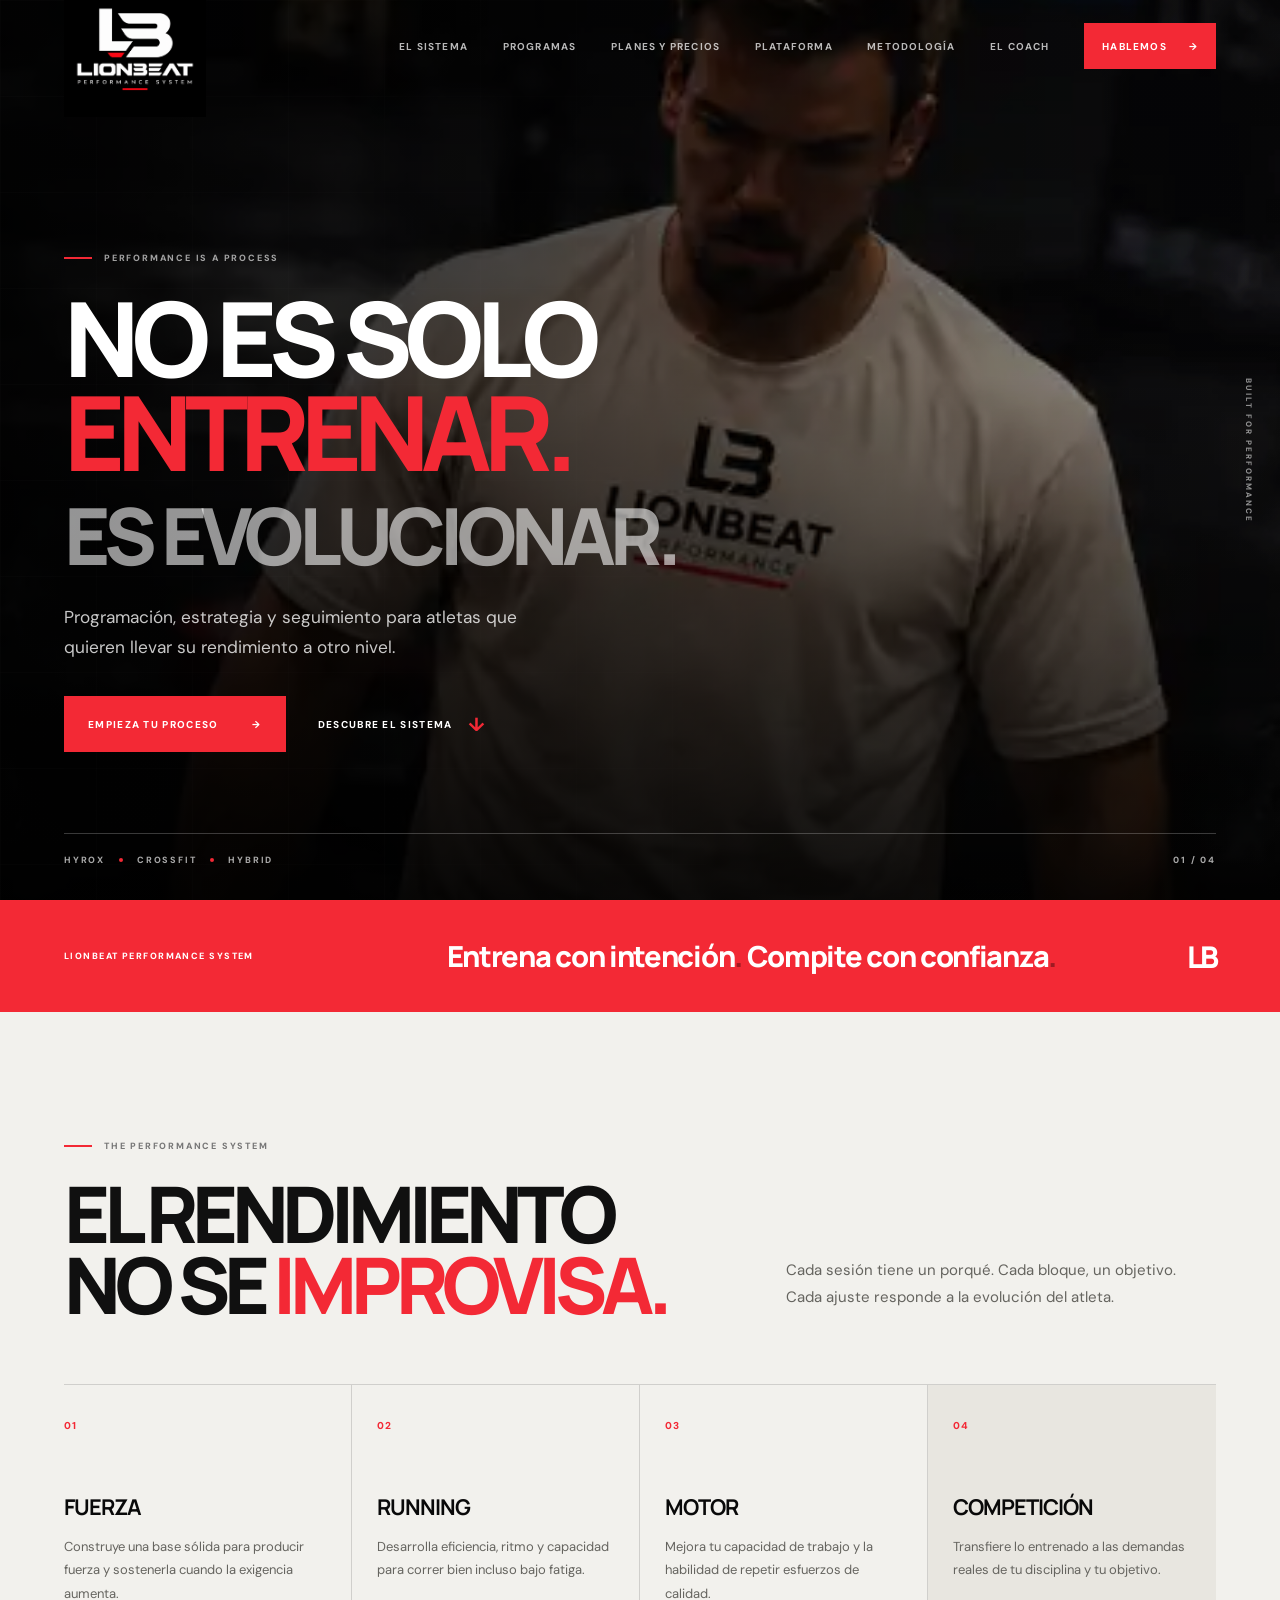
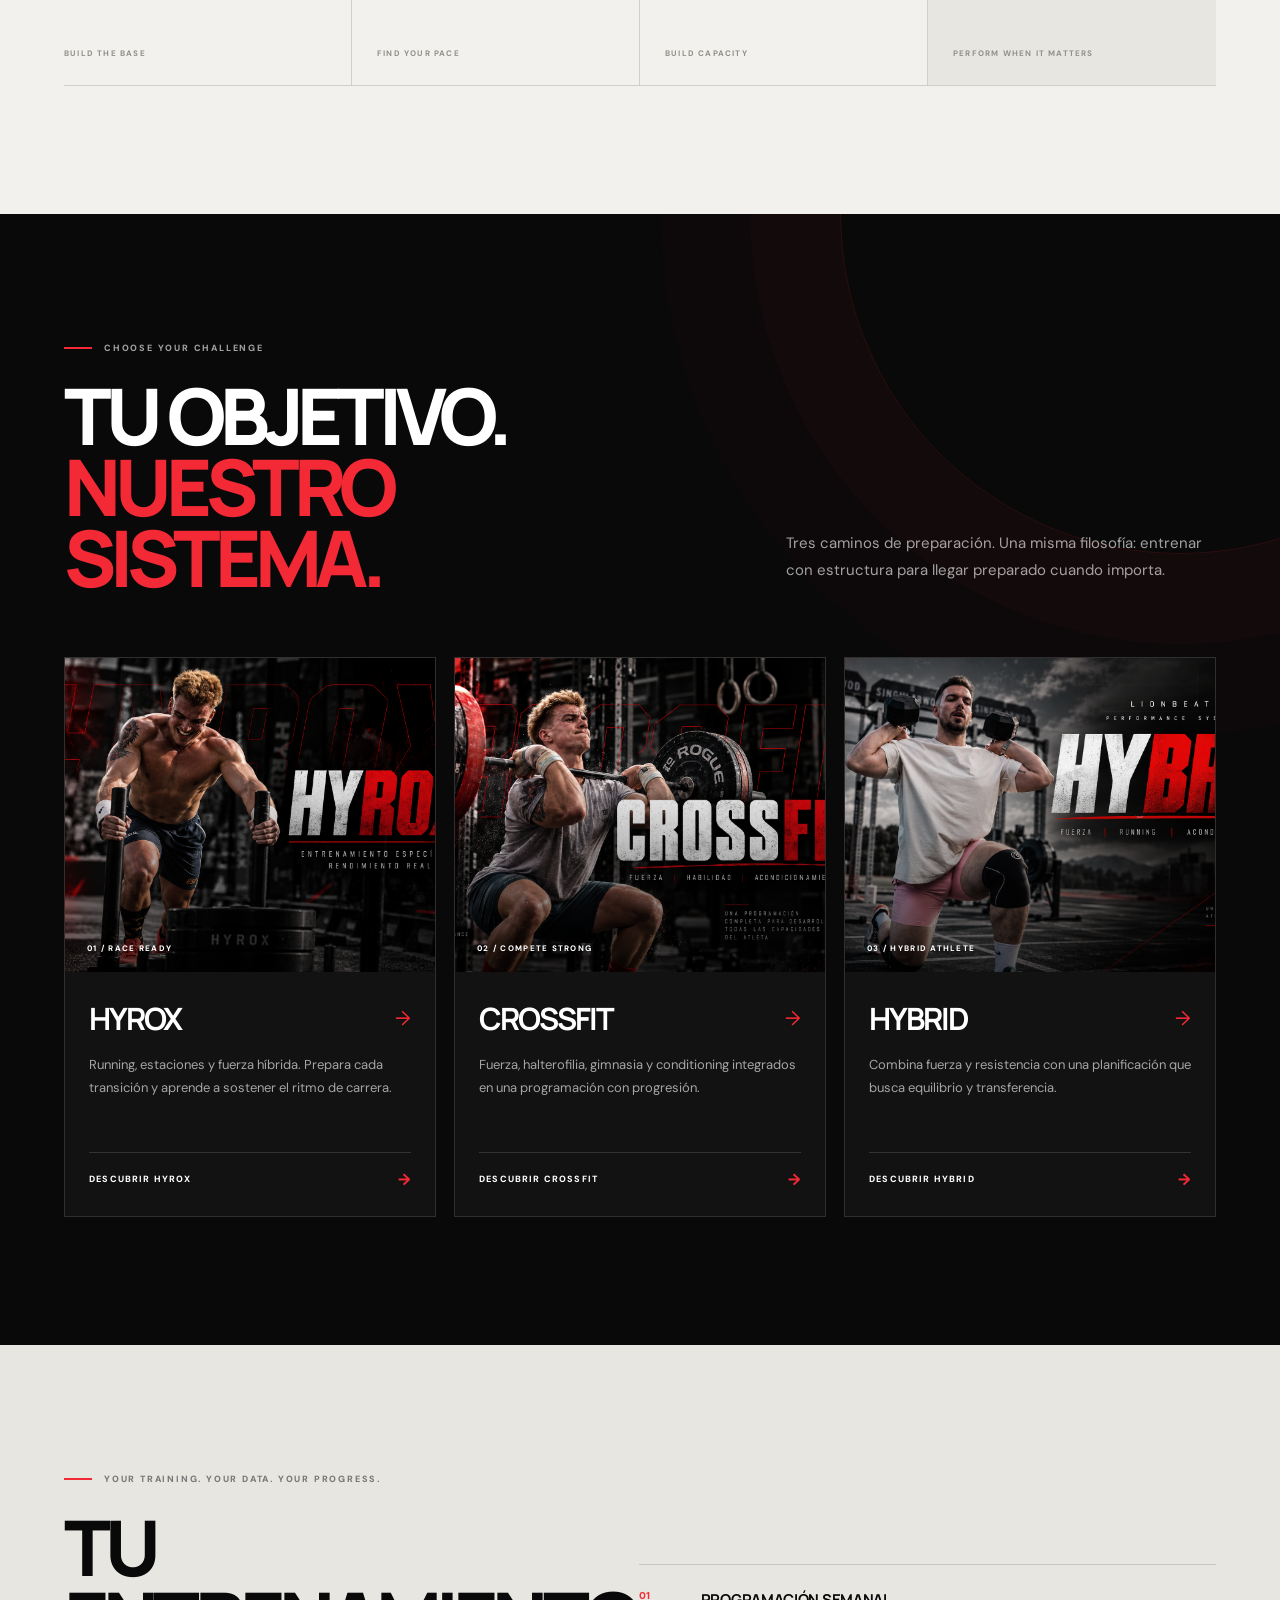
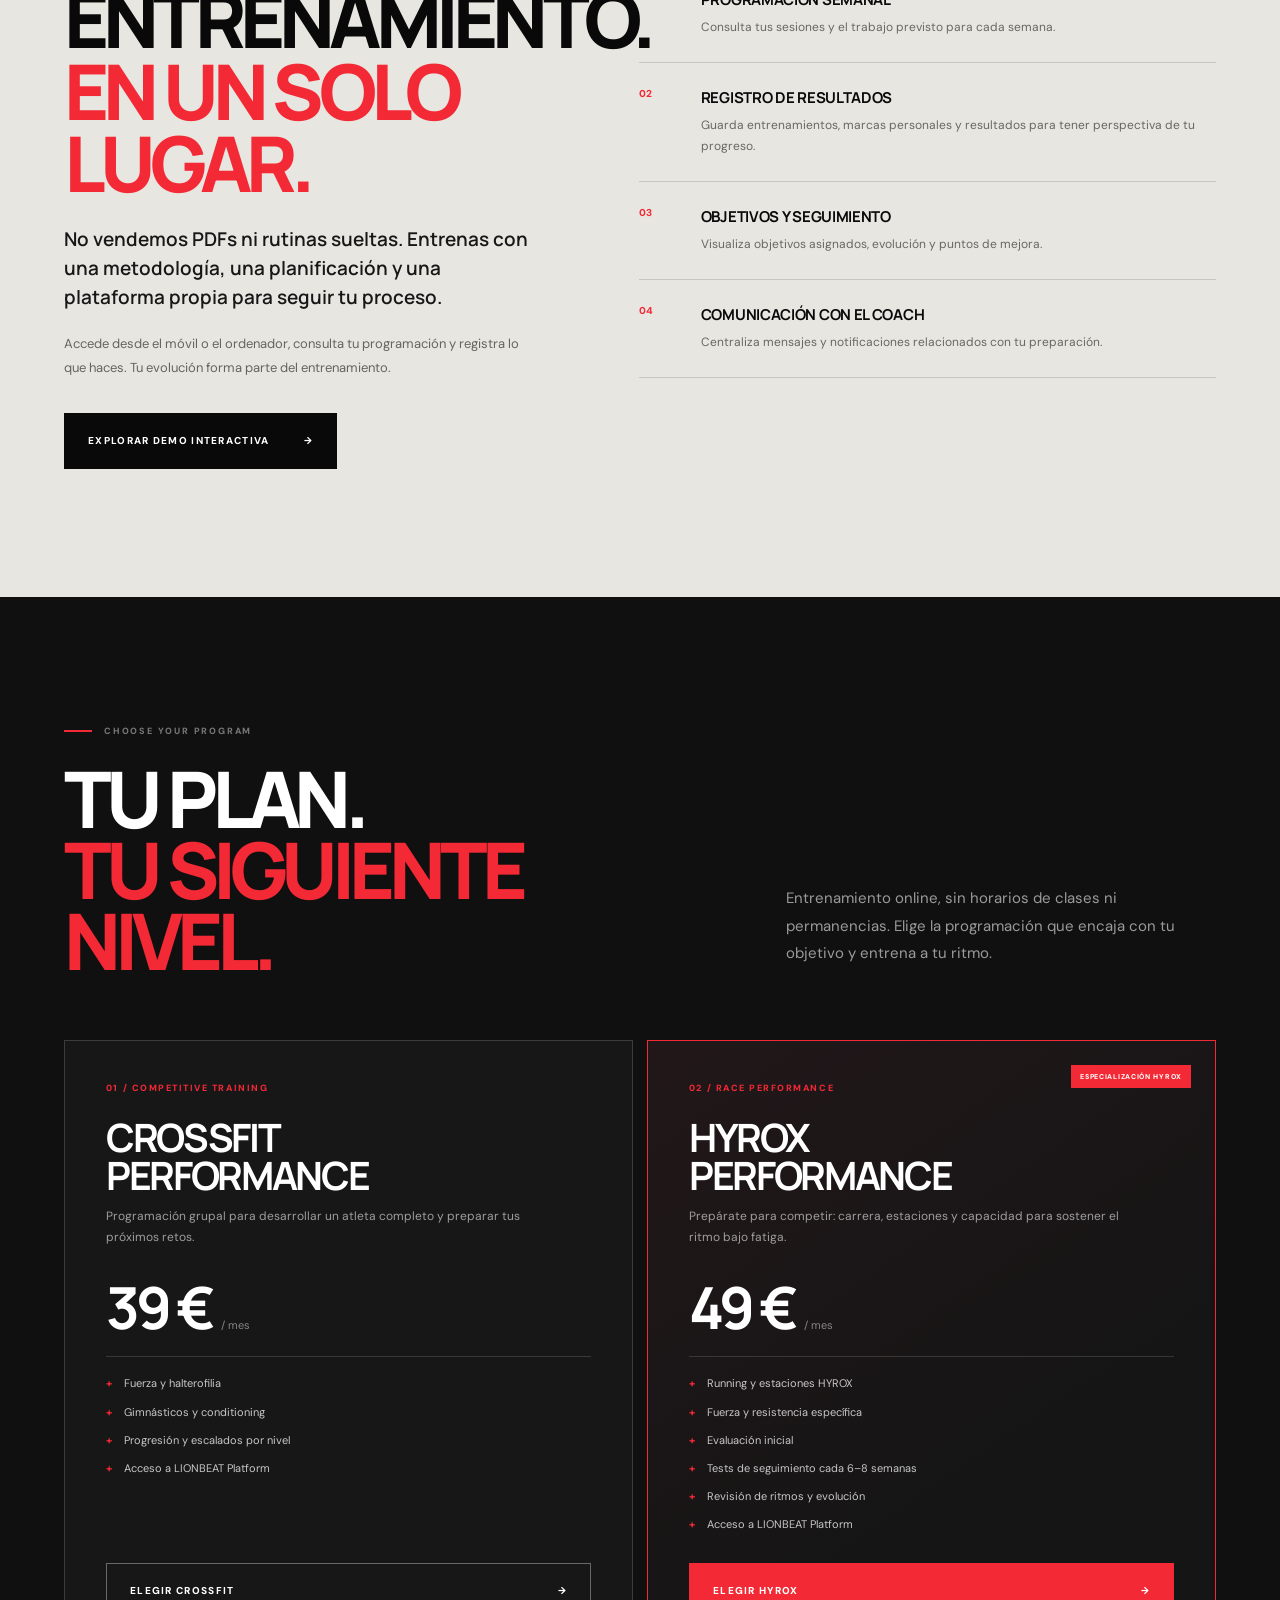
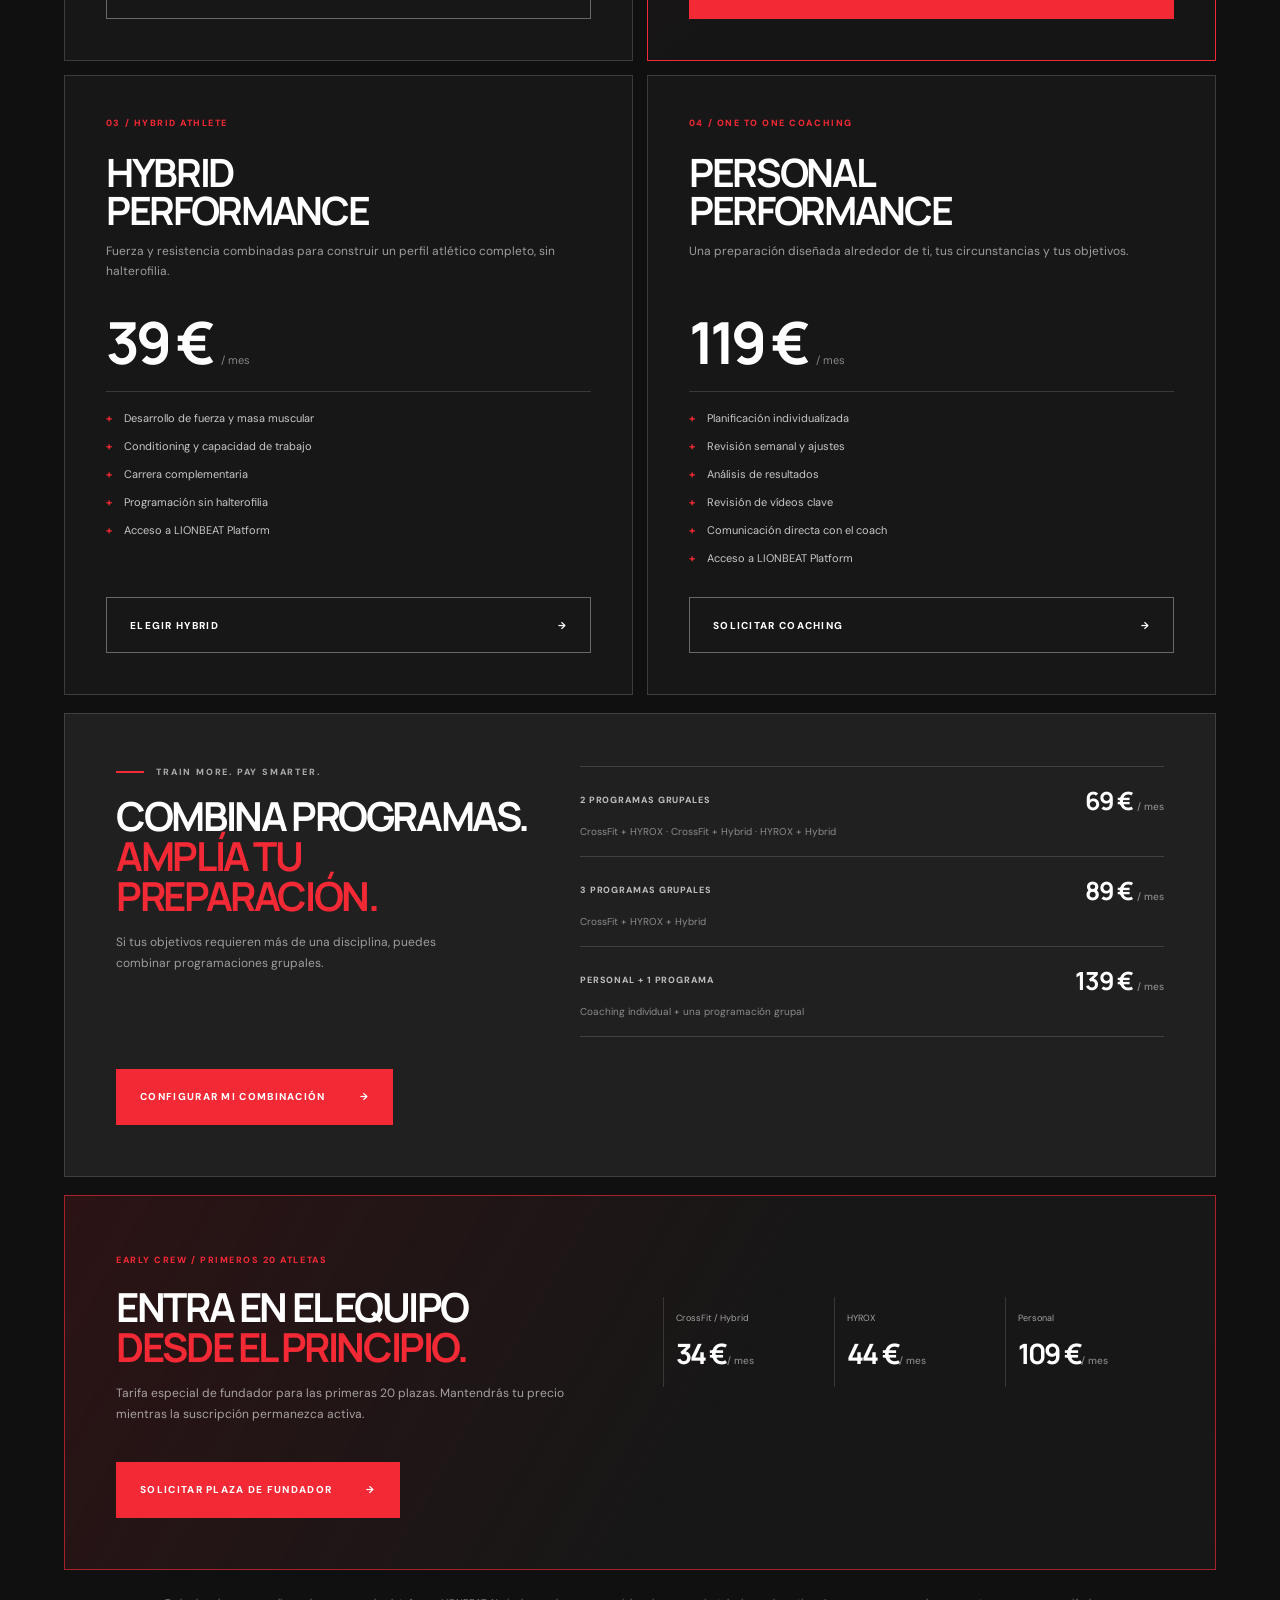
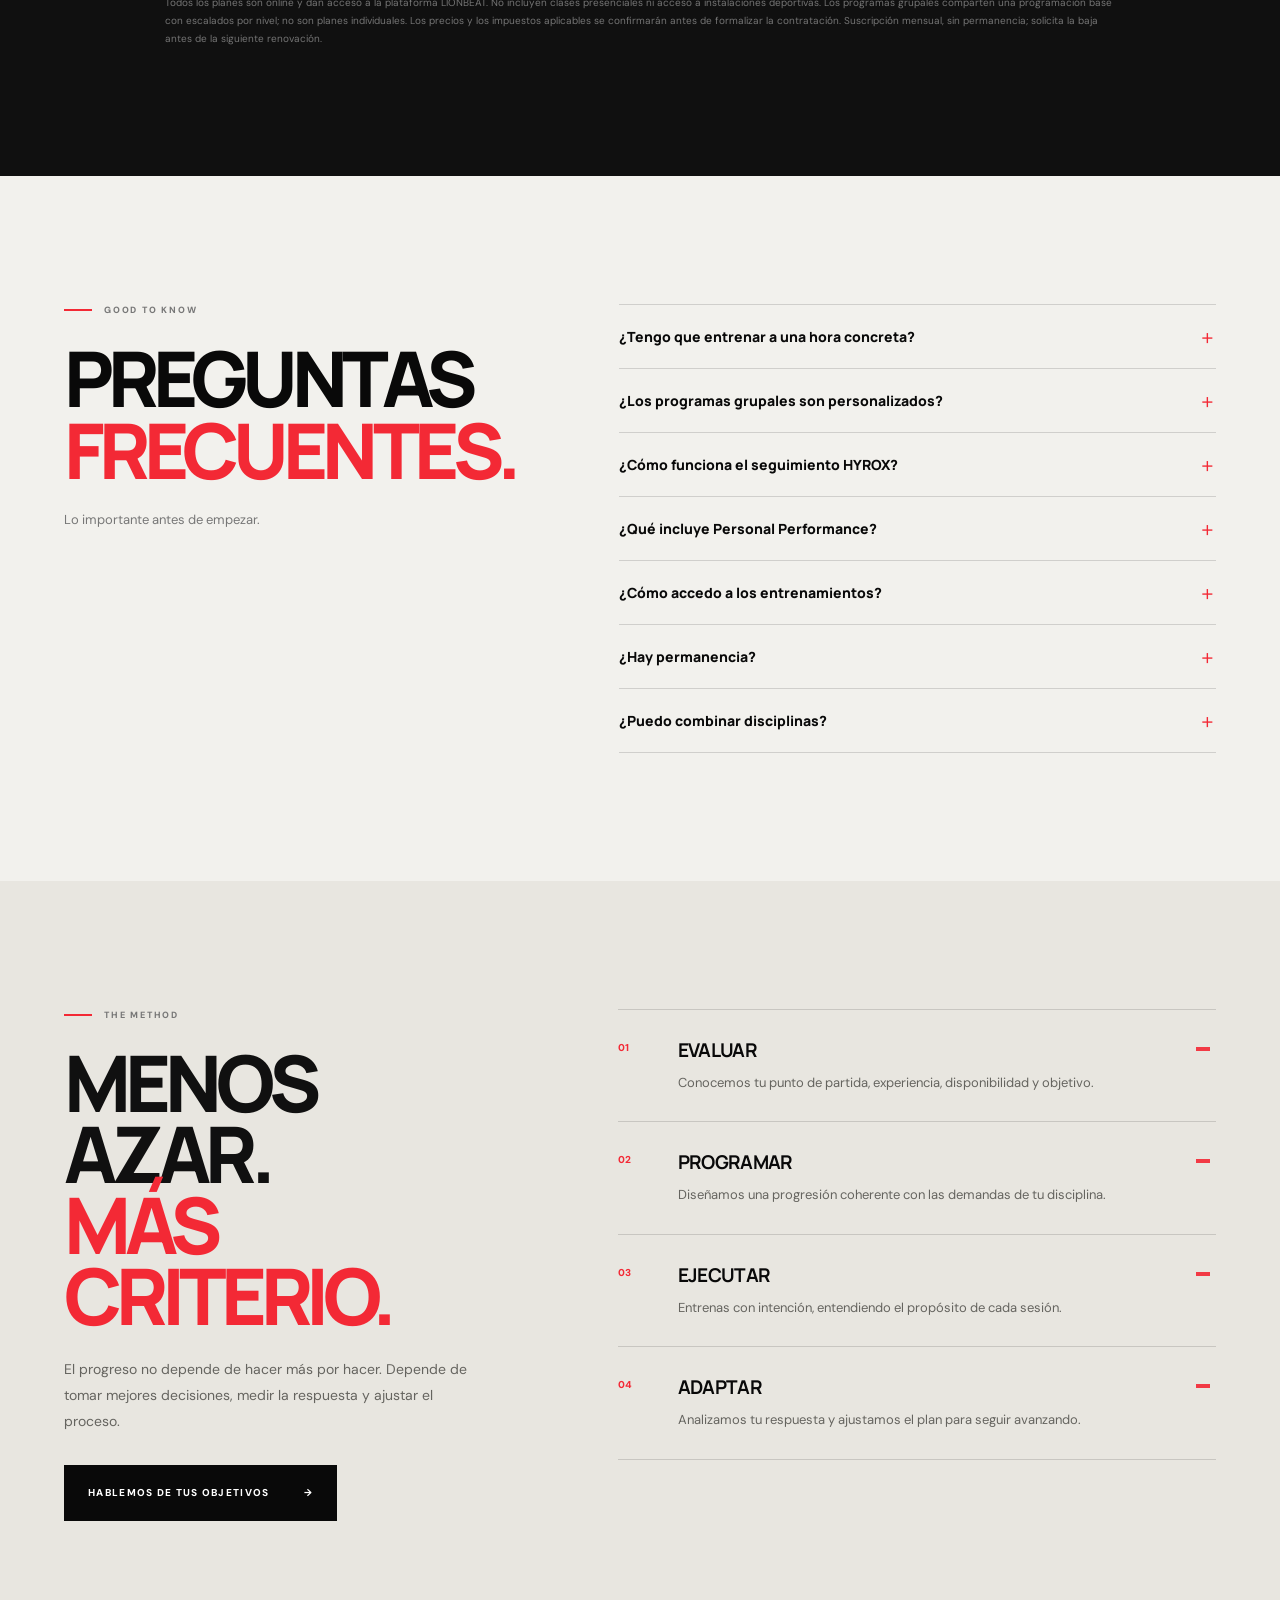
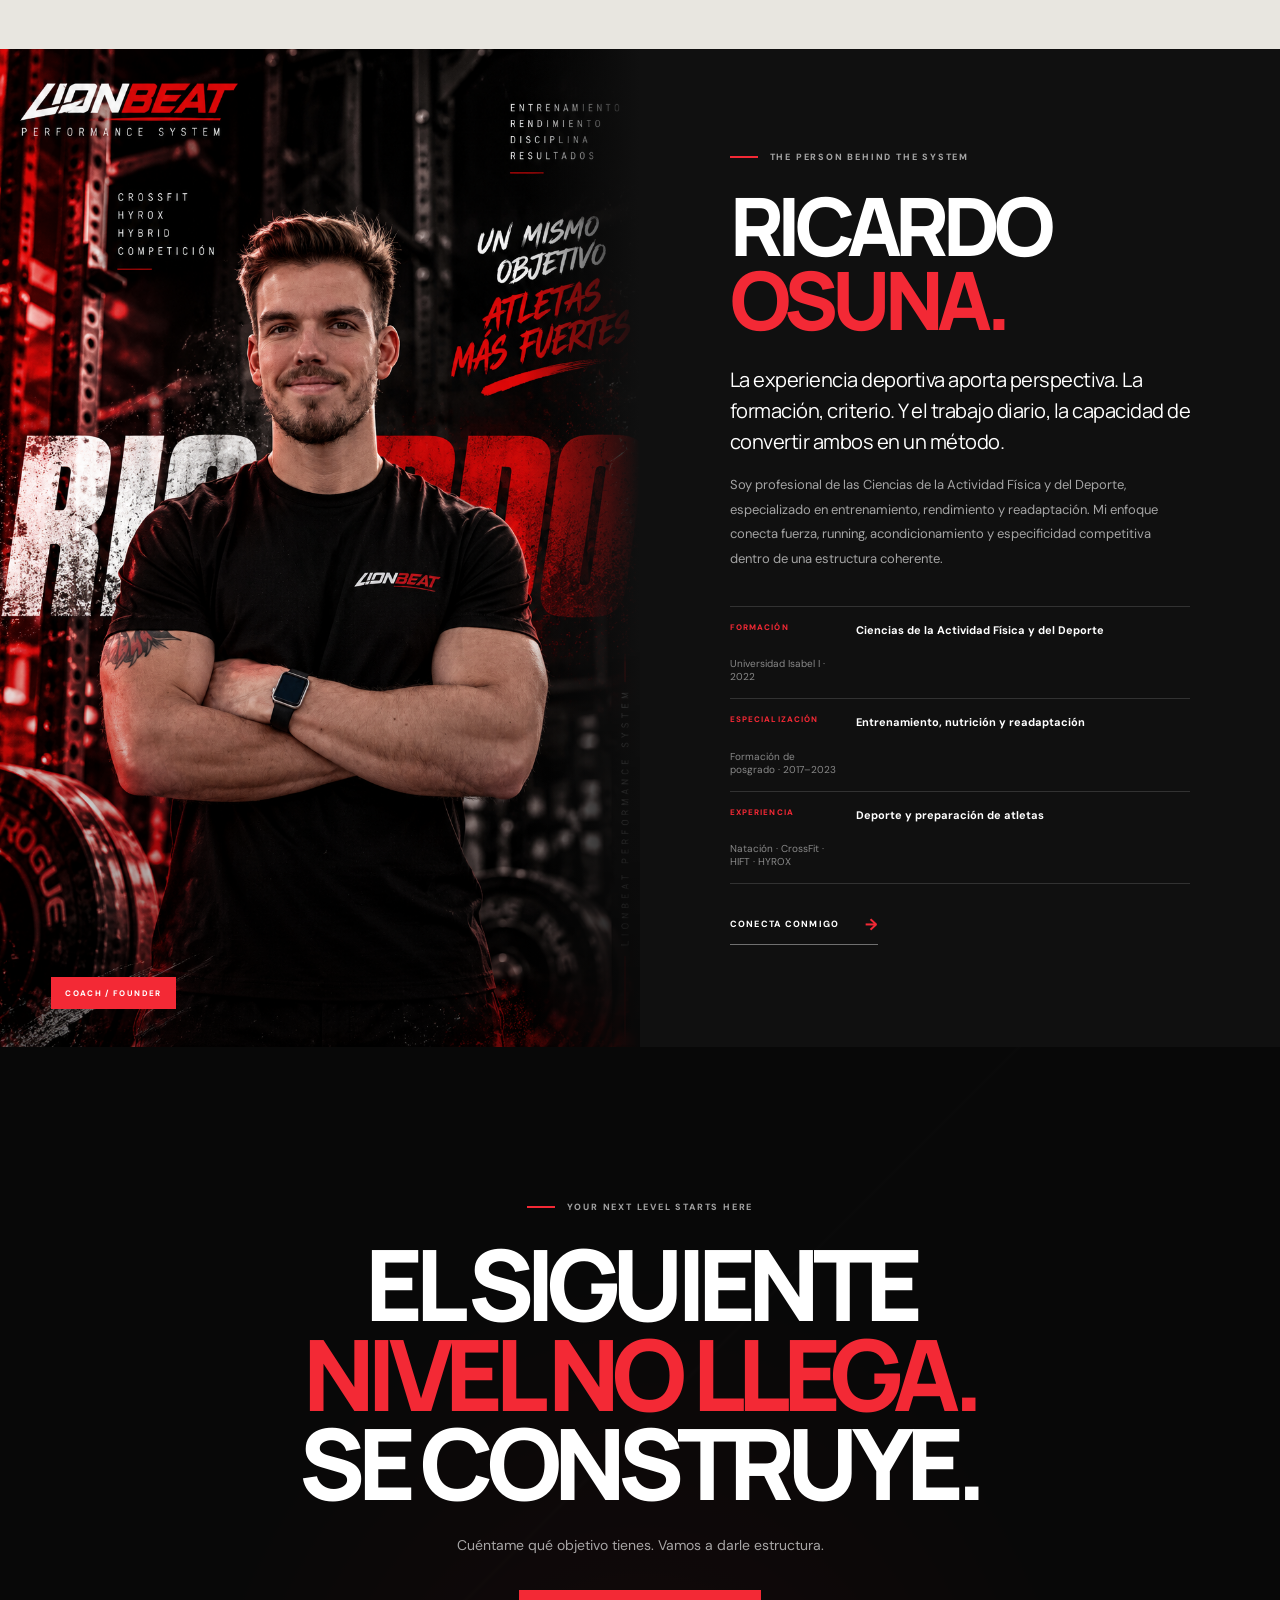
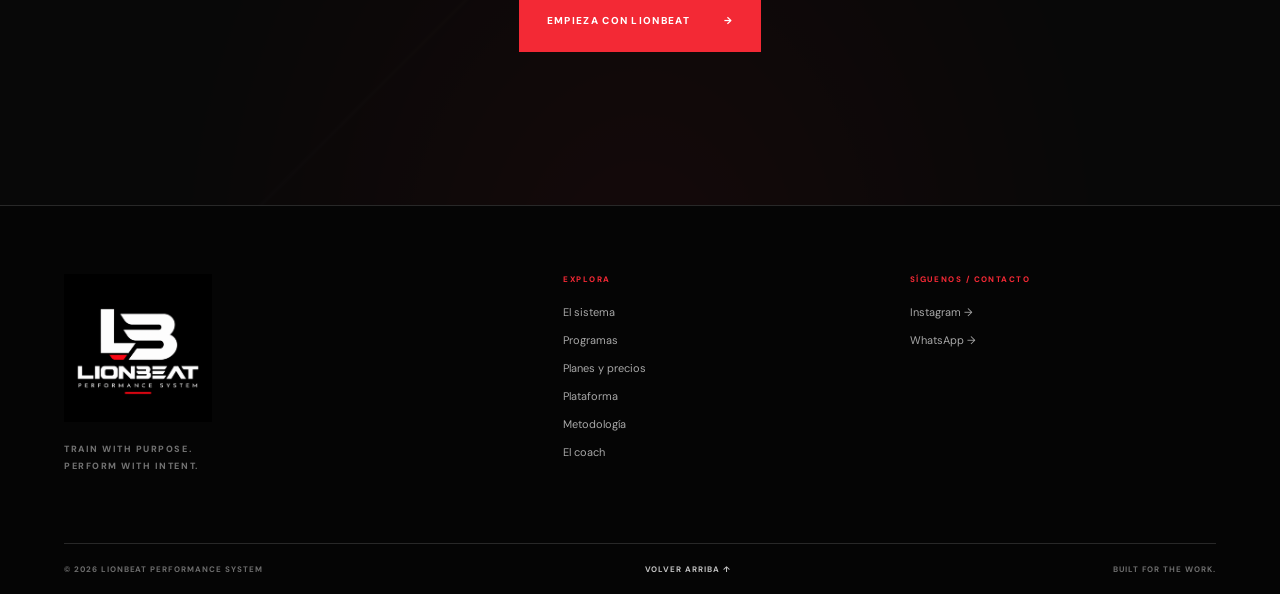
==== commit cb1d2e26: "Link platform CTA to interactive public demo" ====
--- a/index.html
+++ b/index.html
@@ -150,7 +150,7 @@
           <h2 id="platform-title">TU ENTRENAMIENTO.<br><em>EN UN SOLO LUGAR.</em></h2>
           <p class="platform-lead">No vendemos PDFs ni rutinas sueltas. Entrenas con una metodología, una planificación y una plataforma propia para seguir tu proceso.</p>
           <p>Accede desde el móvil o el ordenador, consulta tu programación y registra lo que haces. Tu evolución forma parte del entrenamiento.</p>
-          <a class="button button-dark" href="https://wa.me/34633090021?text=Hola%20Ricardo%2C%20quiero%20conocer%20la%20plataforma%20LIONBEAT." target="_blank" rel="noopener noreferrer">Quiero conocer la plataforma <span aria-hidden="true">→</span></a>
+          <a class="button button-dark" href="demo.html">Explorar demo interactiva <span aria-hidden="true">→</span></a>
         </div>
         <div class="platform-features reveal">
           <article><span>01</span><div><h3>PROGRAMACIÓN SEMANAL</h3><p>Consulta tus sesiones y el trabajo previsto para cada semana.</p></div></article>
--- a/css/style.css
+++ b/css/style.css
@@ -381,3 +381,89 @@
   background:var(--color-red);
   opacity:.9;
 }
+
+
+/* LIONBEAT online offer — platform, pricing, bundles and FAQ */
+.platform-section{background:var(--color-paper-deep)}
+.platform-layout{display:grid;grid-template-columns:minmax(0,.9fr) minmax(0,1.1fr);gap:clamp(48px,8vw,110px);align-items:center}
+.platform-copy h2,.faq-heading h2{margin:0 0 25px;font-family:var(--font-display);font-size:clamp(48px,6vw,78px);font-weight:800;line-height:.94;letter-spacing:-.075em}
+.platform-copy h2 em,.faq-heading h2 em,.bundle-heading h3 em,.founder-panel h3 em{color:var(--color-red);font-style:normal}
+.platform-copy>p:not(.eyebrow){max-width:510px;color:#65645f;font-size:13px;line-height:1.85}
+.platform-copy .platform-lead{color:#171717!important;font-family:var(--font-display);font-size:19px!important;line-height:1.55!important;font-weight:600}
+.platform-copy .button{margin-top:20px}
+.platform-features{border-top:1px solid var(--color-line-light)}
+.platform-features article{display:grid;grid-template-columns:42px 1fr;gap:20px;padding:24px 0;border-bottom:1px solid var(--color-line-light)}
+.platform-features article>span{color:var(--color-red);font-size:10px;font-weight:800}
+.platform-features h3{margin:0 0 7px;font-family:var(--font-display);font-size:15px;letter-spacing:-.02em}
+.platform-features p{margin:0;color:#686761;font-size:12px;line-height:1.75}
+.pricing-section{background:#101010;color:#fff}
+.pricing-section .section-heading h2{color:#fff}
+.pricing-section .section-intro{color:rgba(255,255,255,.58)}
+.pricing-grid{display:grid;grid-template-columns:repeat(2,minmax(0,1fr));gap:14px}
+.price-card{position:relative;display:flex;flex-direction:column;min-height:100%;padding:clamp(25px,3.2vw,42px);border:1px solid rgba(255,255,255,.16);background:#171717}
+.price-card-featured{border-color:var(--color-red);background:linear-gradient(145deg,#211719,#151515 70%)}
+.price-kicker,.founder-label{color:var(--color-red);font-size:9px;font-weight:800;letter-spacing:.17em}
+.price-badge{position:absolute;top:24px;right:24px;padding:7px 9px;background:var(--color-red);color:#fff;font-size:7px;font-weight:800;letter-spacing:.1em}
+.price-card h3{margin:24px 0 12px;font-family:var(--font-display);font-size:clamp(27px,3.2vw,39px);line-height:.98;letter-spacing:-.06em}
+.price-description{max-width:450px;min-height:47px;margin:0;color:rgba(255,255,255,.58);font-size:12px;line-height:1.7}
+.price{display:flex;align-items:baseline;gap:9px;margin:25px 0 18px;padding-bottom:20px;border-bottom:1px solid var(--color-line-dark)}
+.price strong{font-family:var(--font-display);font-size:clamp(42px,5vw,58px);line-height:1;letter-spacing:-.07em}
+.price>span{color:rgba(255,255,255,.48);font-size:11px}
+.price-card ul{display:grid;gap:11px;margin:0 0 30px;padding:0;list-style:none}
+.price-card li{position:relative;padding-left:18px;color:rgba(255,255,255,.76);font-size:11px;line-height:1.55}
+.price-card li::before{content:"+";position:absolute;left:0;color:var(--color-red);font-weight:800}
+.price-card .button{width:100%;margin-top:auto}
+.button-outline{border-color:rgba(255,255,255,.35);color:#fff}
+.button-outline:hover{border-color:#fff;background:#fff;color:#111}
+.bundle-panel{display:grid;grid-template-columns:.85fr 1.15fr;gap:32px;margin-top:18px;padding:clamp(28px,4vw,52px);background:#202020;border:1px solid var(--color-line-dark)}
+.bundle-heading .eyebrow{margin-bottom:18px}
+.bundle-heading h3,.founder-panel h3{margin:0 0 16px;font-family:var(--font-display);font-size:clamp(27px,3.2vw,40px);line-height:1;letter-spacing:-.06em}
+.bundle-heading>p:not(.eyebrow){max-width:360px;color:rgba(255,255,255,.56);font-size:12px;line-height:1.75}
+.bundle-options{border-top:1px solid var(--color-line-dark)}
+.bundle-options>div{display:grid;grid-template-columns:1fr auto;gap:6px 14px;padding:16px 0;border-bottom:1px solid var(--color-line-dark)}
+.bundle-options>div>span{align-self:center;color:rgba(255,255,255,.7);font-size:9px;font-weight:800;letter-spacing:.1em}
+.bundle-options strong{font-family:var(--font-display);font-size:25px;letter-spacing:-.05em}
+.bundle-options strong small,.founder-prices strong small{color:rgba(255,255,255,.48);font-family:var(--font-body);font-size:10px;font-weight:500;letter-spacing:0}
+.bundle-options p{grid-column:1/-1;margin:0;color:rgba(255,255,255,.48);font-size:10px;line-height:1.6}
+.bundle-panel>.button{grid-column:1/-1;justify-self:start}
+.founder-panel{display:grid;grid-template-columns:1fr 1fr;gap:25px 45px;align-items:center;margin-top:18px;padding:clamp(28px,4vw,52px);border:1px solid rgba(243,41,53,.65);background:linear-gradient(120deg,rgba(243,41,53,.12),#171717 58%)}
+.founder-panel h3{margin-top:19px}
+.founder-panel>div:first-child>p{max-width:470px;color:rgba(255,255,255,.6);font-size:12px;line-height:1.75}
+.founder-prices{display:grid;grid-template-columns:repeat(3,1fr);gap:12px}
+.founder-prices>div{display:flex;flex-direction:column;gap:10px;padding:15px 12px;border-left:1px solid var(--color-line-dark)}
+.founder-prices span{color:rgba(255,255,255,.6);font-size:9px;line-height:1.4}
+.founder-prices strong{font-family:var(--font-display);font-size:28px;letter-spacing:-.06em}
+.founder-panel>.button{grid-column:1/-1;justify-self:start}
+.pricing-note{max-width:950px;margin:24px auto 0;color:rgba(255,255,255,.42);font-size:10px;line-height:1.8}
+.faq-section{background:var(--color-paper)}
+.faq-layout{display:grid;grid-template-columns:.8fr 1.2fr;gap:clamp(45px,8vw,110px)}
+.faq-heading>p:last-child{color:#777;font-size:13px}
+.faq-list{border-top:1px solid var(--color-line-light)}
+.faq-list details{border-bottom:1px solid var(--color-line-light)}
+.faq-list summary{position:relative;padding:22px 34px 22px 0;cursor:pointer;list-style:none;font-family:var(--font-display);font-size:14px;font-weight:800}
+.faq-list summary::-webkit-details-marker{display:none}
+.faq-list summary::after{content:"+";position:absolute;top:18px;right:2px;color:var(--color-red);font-size:22px;font-weight:400}
+.faq-list details[open] summary::after{content:"−"}
+.faq-list details p{max-width:650px;margin:0;padding:0 30px 22px 0;color:#666;font-size:12px;line-height:1.8}
+@media(max-width:767px){
+  .platform-layout,.faq-layout{grid-template-columns:1fr;gap:38px}
+  .platform-copy h2,.faq-heading h2{font-size:clamp(44px,11vw,64px)}
+  .platform-copy .platform-lead{font-size:17px!important}
+  .pricing-grid{grid-template-columns:1fr}
+  .price-card{padding:27px 23px}
+  .price-description{min-height:0}
+  .price-badge{top:20px;right:18px;font-size:6px}
+  .bundle-panel{grid-template-columns:1fr;gap:18px;padding:27px 22px}
+  .bundle-panel>.button{grid-column:1}
+  .founder-panel{grid-template-columns:1fr;gap:16px;padding:27px 22px}
+  .founder-prices{gap:5px}
+  .founder-prices>div{padding:12px 7px}
+  .founder-prices strong{font-size:24px}
+  .founder-prices span{font-size:8px}
+  .founder-panel>.button{grid-column:1}
+  .faq-list summary{font-size:13px}
+}
+@media(min-width:768px) and (max-width:1000px){
+  .bundle-panel{grid-template-columns:1fr;gap:20px}
+  .founder-panel{grid-template-columns:1fr;gap:12px}
+}
